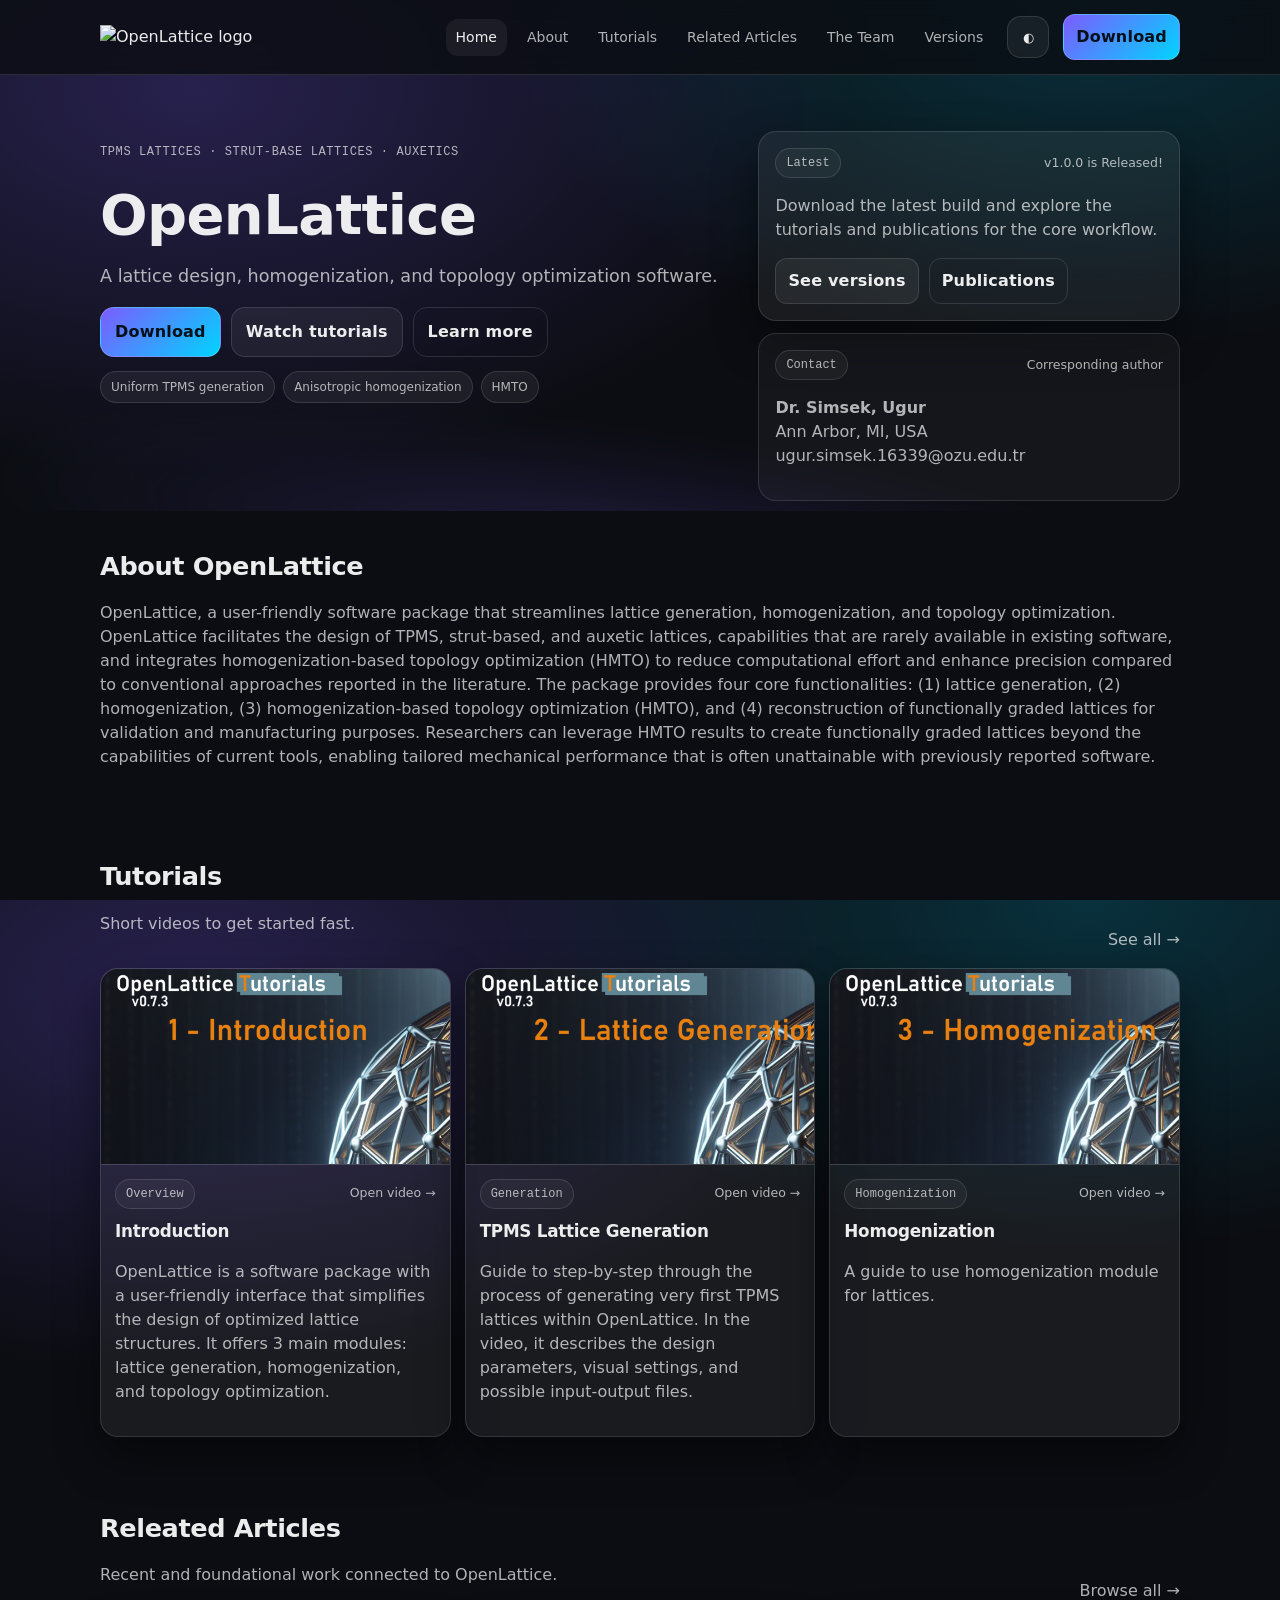
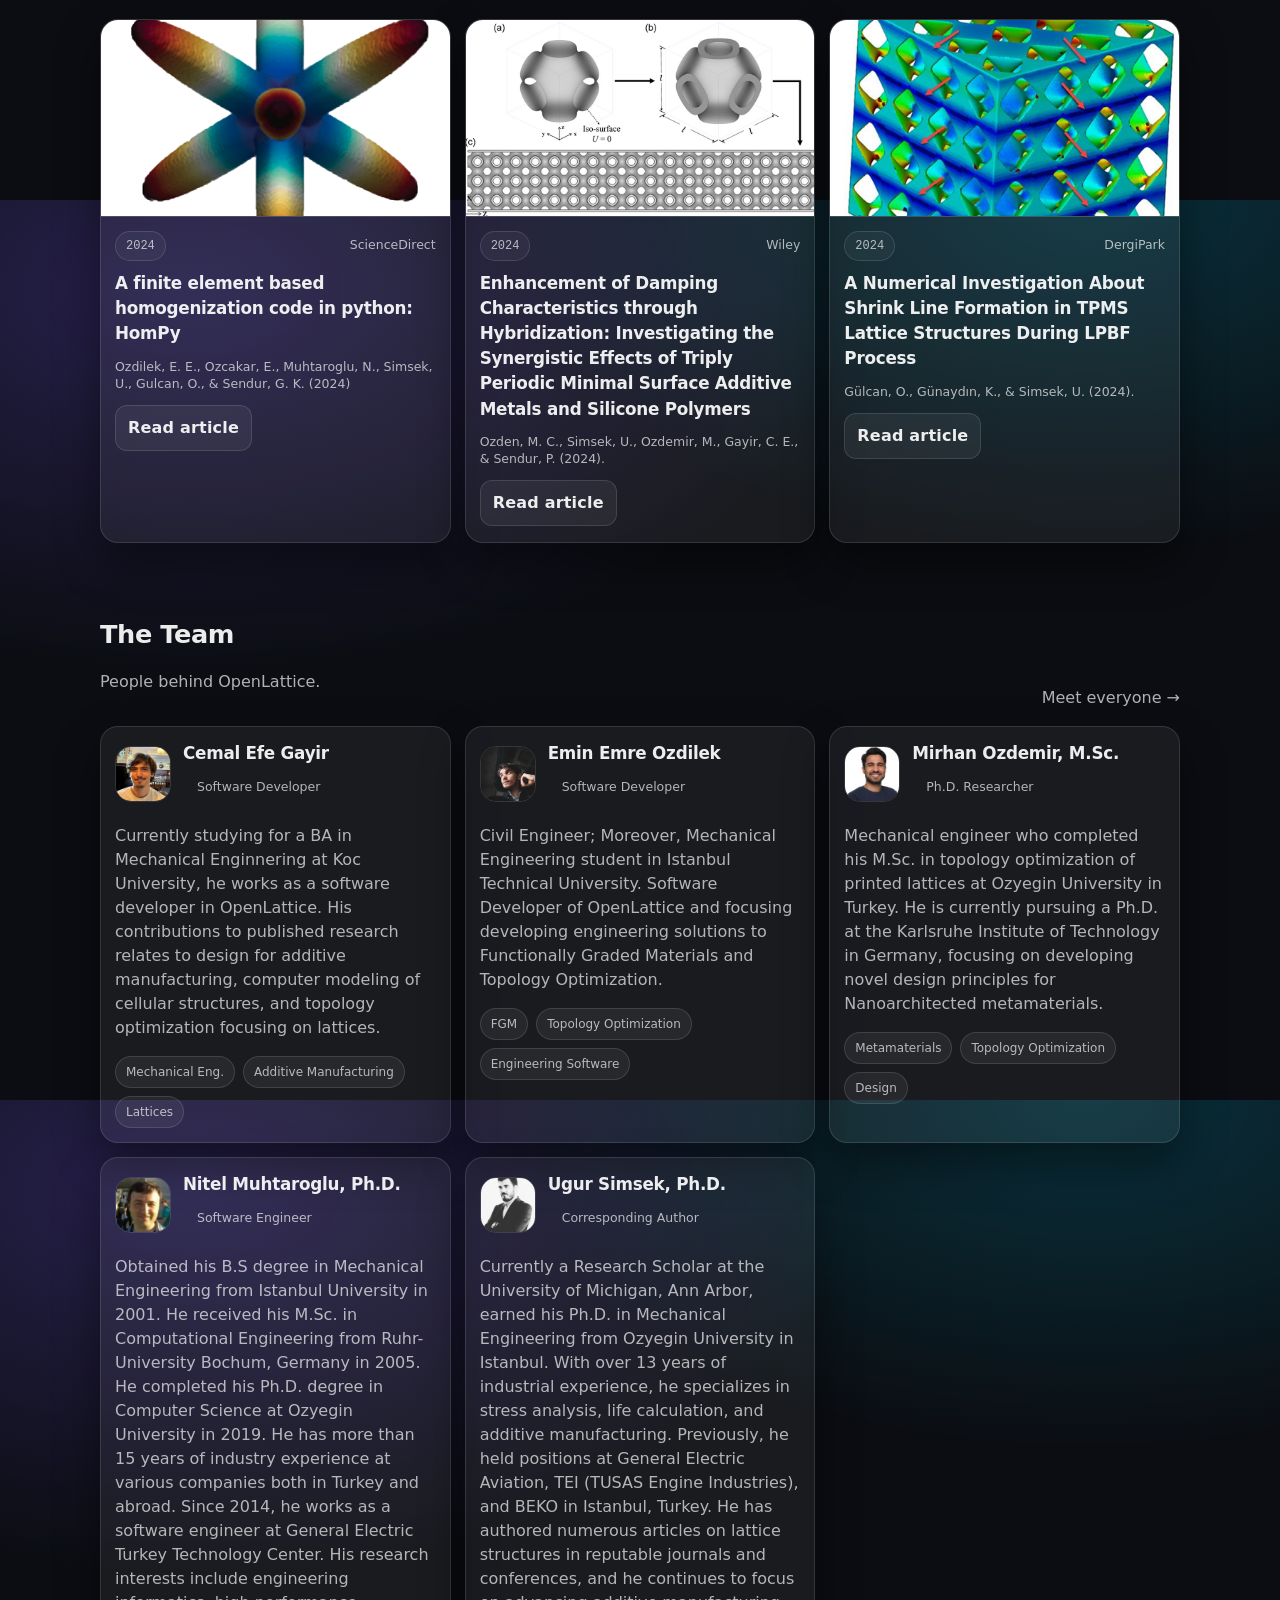
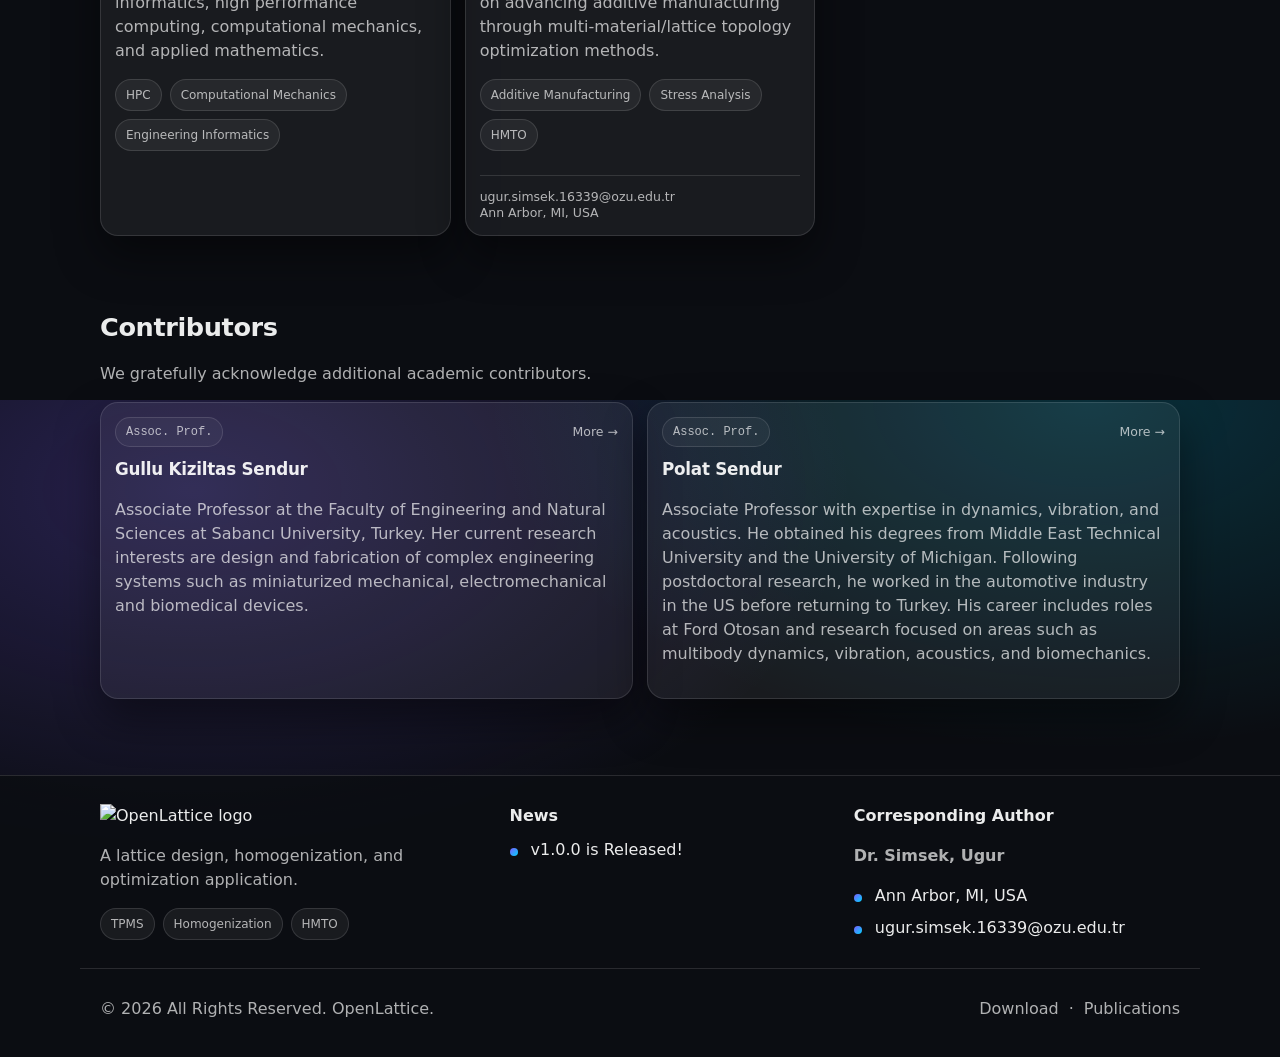
==== index.html @ 4e287b42 "first commit" ====
<!doctype html>
<html lang="en">
<head>
    <meta charset="utf-8"/>
    <meta name="viewport" content="width=device-width,initial-scale=1"/>
    <meta name="color-scheme" content="dark light"/>
    <title>Home · OpenLattice</title>
    <meta name="description" content="OpenLattice – TPMS lattice design, homogenization, and optimization."/>
    <link rel="preconnect" href="https://fonts.gstatic.com" crossorigin>
    <link rel="stylesheet" href="assets/styles.css"/>
    <script defer src="assets/site.js"></script>
</head>
<body>
<a class="skip" href="#content">Skip to content</a>

<header class="site-header" data-active="home">
    <div class="wrap header-inner">
        <a class="brand" href="index.html" aria-label="OpenLattice home">
            <img class="logo" src="images/logo.png" alt="OpenLattice logo" data-fallback="mark">
        </a>

        <nav class="nav" aria-label="Primary navigation">
            <button class="nav-toggle" type="button" aria-expanded="false" aria-controls="nav-links">
                <span class="sr-only">Toggle menu</span>
                <span class="burger" aria-hidden="true"></span>
            </button>

            <div id="nav-links" class="nav-links">
                <a class="nav-link" data-key="home" href="index.html">Home</a>
                <a class="nav-link" data-key="about" href="about.html">About</a>
                <a class="nav-link" data-key="tutorials" href="tutorials.html">Tutorials</a>
                <a class="nav-link" data-key="articles" href="releated_articles.html">Related Articles</a>
                <a class="nav-link" data-key="team" href="the_team.html">The Team</a>
                <a class="nav-link" data-key="versions" href="versions.html">Versions</a>
            </div>

            <button class="mode" type="button" aria-label="Toggle theme">
                <span class="mode-icon" aria-hidden="true">◐</span>
            </button>

            <a class="btn btn-primary btn-small"
               href="https://drive.google.com/drive/folders/1gREuPsOYKE9VTF8F9dK5JFAYSdkSBlb2?usp=sharing"
               target="_blank" rel="noreferrer">
                Download
            </a>
        </nav>
    </div>
</header>

<main id="content">

    <section class="hero">
        <div class="wrap hero-grid">
            <div class="hero-copy">
                <p class="kicker">TPMS lattices · Strut-Base Lattices · Auxetics</p>
                <h1>OpenLattice</h1>
                <p class="lead">A lattice design, homogenization, and topology optimization software.</p>

                <div class="cta">
                    <a class="btn btn-primary"
                       href="https://drive.google.com/drive/folders/1gREuPsOYKE9VTF8F9dK5JFAYSdkSBlb2?usp=sharing"
                       target="_blank" rel="noreferrer">Download</a>
                    <a class="btn btn-secondary" href="tutorials.html">Watch tutorials</a>
                    <a class="btn btn-ghost" href="about.html">Learn more</a>
                </div>

                <div class="pill-row">
                    <span class="pill">Uniform TPMS generation</span>
                    <span class="pill">Anisotropic homogenization</span>
                    <span class="pill">HMTO</span>
                </div>
            </div>

            <div class="hero-panel">
                <div class="panel">
                    <div class="panel-header">
                        <span class="badge">Latest</span>
                        <span class="muted tiny">v1.0.0 is Released!</span>
                    </div>
                    <p class="muted">Download the latest build and explore the tutorials and publications for the core
                        workflow.</p>
                    <div class="panel-actions">
                        <a class="btn btn-secondary btn-small" href="versions.html">See versions</a>
                        <a class="btn btn-ghost btn-small" href="releated_articles.html">Publications</a>
                    </div>
                </div>
                <div class="panel subtle">
                    <div class="panel-header">
                        <span class="badge">Contact</span>
                        <span class="muted tiny">Corresponding author</span>
                    </div>
                    <p class="muted"><strong>Dr. Simsek, Ugur</strong><br>Ann Arbor, MI, USA<br>
                        <a href="mailto:ugur.simsek.16339@ozu.edu.tr">ugur.simsek.16339@ozu.edu.tr</a></p>
                </div>
            </div>
        </div>
        <div class="bg-shape" aria-hidden="true"></div>
    </section>

    <section class="section">
        <div class="wrap">
            <div class="section-head">
                <h2>About OpenLattice</h2>
                <p class="muted">OpenLattice, a user-friendly software package that streamlines lattice generation,
                    homogenization, and topology optimization. OpenLattice facilitates the design of TPMS, strut-based,
                    and auxetic lattices, capabilities that are rarely available in existing software, and integrates
                    homogenization-based topology optimization (HMTO) to reduce computational effort and enhance
                    precision compared to conventional approaches reported in the literature. The package provides four
                    core functionalities: (1) lattice generation, (2) homogenization, (3) homogenization-based topology
                    optimization (HMTO), and (4) reconstruction of functionally graded lattices for validation and
                    manufacturing purposes. Researchers can leverage HMTO results to create functionally graded lattices
                    beyond the capabilities of current tools, enabling tailored mechanical performance that is often
                    unattainable with previously reported software.</p>
            </div>
        </div>
    </section>

    <section class="section">
        <div class="wrap">
            <div class="section-head row-between">
                <div>
                    <h2>Tutorials</h2>
                    <p class="muted">Short videos to get started fast.</p>
                </div>
                <a class="muted" href="tutorials.html">See all →</a>
            </div>
            <div class="grid grid-3">
                <article class="card">
                    <a class="card-media"
                       href="https://drive.google.com/file/d/1IDa3PF3_bgasj7RV96zUw2UwHaKQkHKO/view?usp=drive_link"
                       target="_blank" rel="noreferrer">
                        <img src="images/tutorials/tutorial-1.png" alt="Introduction thumbnail">
                    </a>
                    <div class="card-body">
                        <div class="card-top">
                            <span class="badge">Overview</span>
                            <a class="muted tiny"
                               href="https://drive.google.com/file/d/1IDa3PF3_bgasj7RV96zUw2UwHaKQkHKO/view?usp=drive_link"
                               target="_blank" rel="noreferrer">Open video →</a>
                        </div>
                        <h3 class="card-title">Introduction</h3>
                        <p class="muted">OpenLattice is a software package with a user-friendly interface that
                            simplifies the design of optimized lattice structures. It offers 3 main modules: lattice
                            generation, homogenization, and topology optimization.</p>
                    </div>
                </article>

                <article class="card">
                    <a class="card-media"
                       href="https://drive.google.com/file/d/1Srn9Q59AmMG2nuT-NOQtyXHhm6HNbdxq/view?usp=drive_link"
                       target="_blank" rel="noreferrer">
                        <img src="images/tutorials/tutorial-2.png" alt="TPMS Lattice Generation thumbnail">
                    </a>
                    <div class="card-body">
                        <div class="card-top">
                            <span class="badge">Generation</span>
                            <a class="muted tiny"
                               href="https://drive.google.com/file/d/1Srn9Q59AmMG2nuT-NOQtyXHhm6HNbdxq/view?usp=drive_link"
                               target="_blank" rel="noreferrer">Open video →</a>
                        </div>
                        <h3 class="card-title">TPMS Lattice Generation</h3>
                        <p class="muted">Guide to step-by-step through the process of generating very first TPMS
                            lattices within OpenLattice. In the video, it describes the design parameters, visual
                            settings, and possible input-output files.</p>
                    </div>
                </article>

                <article class="card">
                    <a class="card-media"
                       href="https://drive.google.com/file/d/1-3_PxZrdZ8cCVgVgAwj5nIq9VIFNqQeg/view?usp=drive_link"
                       target="_blank" rel="noreferrer">
                        <img src="images/tutorials/tutorial-3.png" alt="Homogenization thumbnail">
                    </a>
                    <div class="card-body">
                        <div class="card-top">
                            <span class="badge">Homogenization</span>
                            <a class="muted tiny"
                               href="https://drive.google.com/file/d/1-3_PxZrdZ8cCVgVgAwj5nIq9VIFNqQeg/view?usp=drive_link"
                               target="_blank" rel="noreferrer">Open video →</a>
                        </div>
                        <h3 class="card-title">Homogenization</h3>
                        <p class="muted">A guide to use homogenization module for lattices.</p>
                    </div>
                </article>

            </div>
        </div>
    </section>

    <section class="section">
        <div class="wrap">
            <div class="section-head row-between">
                <div>
                    <h2>Releated Articles</h2>
                    <p class="muted">Recent and foundational work connected to OpenLattice.</p>
                </div>
                <a class="muted" href="releated_articles.html">Browse all →</a>
            </div>

            <div class="grid grid-3">

                <article class="card card-article">
                    <a class="card-media"
                       href="https://www.sciencedirect.com/science/article/pii/S0965997824000814?casa_token=uAC5aIOU7xwAAAAA:VZswxsVjhp6vDMMdfpNf7w16MmiKs6f5b2-D-LODDngvNSDVevD6GNSnXk2ChhEEF_fs3W6WPISG"
                       target="_blank" rel="noreferrer">
                        <img src="images/article_pictures/hompy.png"
                             alt="A finite element based homogenization code in python: HomPy cover">
                    </a>
                    <div class="card-body">
                        <div class="card-top">
                            <span class="badge">2024</span>
                            <span class="muted tiny">ScienceDirect</span>
                        </div>
                        <h3 class="card-title">A finite element based homogenization code in python: HomPy</h3>
                        <p class="muted tiny">Ozdilek, E. E., Ozcakar, E., Muhtaroglu, N., Simsek, U., Gulcan, O., &amp;
                            Sendur, G. K. (2024)</p>
                        <div class="card-actions">
                            <a class="btn btn-secondary btn-small"
                               href="https://www.sciencedirect.com/science/article/pii/S0965997824000814?casa_token=uAC5aIOU7xwAAAAA:VZswxsVjhp6vDMMdfpNf7w16MmiKs6f5b2-D-LODDngvNSDVevD6GNSnXk2ChhEEF_fs3W6WPISG"
                               target="_blank" rel="noreferrer">Read article</a>
                        </div>
                    </div>
                </article>

                <article class="card card-article">
                    <a class="card-media" href="https://onlinelibrary.wiley.com/doi/full/10.1002/adem.202302181"
                       target="_blank" rel="noreferrer">
                        <img src="images/article_pictures/enhancement.png"
                             alt="Enhancement of Damping Characteristics through Hybridization: Investigating the Synergistic Effects of Triply Periodic Minimal Surface Additive Metals and Silicone Polymers cover">
                    </a>
                    <div class="card-body">
                        <div class="card-top">
                            <span class="badge">2024</span>
                            <span class="muted tiny">Wiley</span>
                        </div>
                        <h3 class="card-title">Enhancement of Damping Characteristics through Hybridization:
                            Investigating the Synergistic Effects of Triply Periodic Minimal Surface Additive Metals and
                            Silicone Polymers</h3>
                        <p class="muted tiny">Ozden, M. C., Simsek, U., Ozdemir, M., Gayir, C. E., &amp; Sendur, P.
                            (2024).</p>
                        <div class="card-actions">
                            <a class="btn btn-secondary btn-small"
                               href="https://onlinelibrary.wiley.com/doi/full/10.1002/adem.202302181" target="_blank"
                               rel="noreferrer">Read article</a>
                        </div>
                    </div>
                </article>

                <article class="card card-article">
                    <a class="card-media" href="https://dergipark.org.tr/en/pub/matim/issue/84853/1370140"
                       target="_blank" rel="noreferrer">
                        <img src="images/article_pictures/a_numerical_investigation.png"
                             alt="A Numerical Investigation About Shrink Line Formation in TPMS Lattice Structures During LPBF Process cover">
                    </a>
                    <div class="card-body">
                        <div class="card-top">
                            <span class="badge">2024</span>
                            <span class="muted tiny">DergiPark</span>
                        </div>
                        <h3 class="card-title">A Numerical Investigation About Shrink Line Formation in TPMS Lattice
                            Structures During LPBF Process</h3>
                        <p class="muted tiny">Gülcan, O., Günaydın, K., &amp; Simsek, U. (2024).</p>
                        <div class="card-actions">
                            <a class="btn btn-secondary btn-small"
                               href="https://dergipark.org.tr/en/pub/matim/issue/84853/1370140" target="_blank"
                               rel="noreferrer">Read article</a>
                        </div>
                    </div>
                </article>

            </div>
        </div>
    </section>

    <section class="section">
        <div class="wrap">
            <div class="section-head row-between">
                <div>
                    <h2>The Team</h2>
                    <p class="muted">People behind OpenLattice.</p>
                </div>
                <a class="muted" href="the_team.html">Meet everyone →</a>
            </div>

            <div class="grid grid-3">
                <article class="card person">
                    <div class="person-top">
                        <img class="avatar" src="images/profiles/photo_cemal.jpg" alt="Cemal Efe Gayir photo">
                        <div>
                            <h3 class="card-title">Cemal Efe Gayir</h3>
                            <p class="muted tiny">Software Developer</p>
                        </div>
                    </div>
                    <p class="muted">Currently studying for a BA in Mechanical Enginnering at Koc University, he works
                        as a software developer in OpenLattice. His contributions to published research relates to
                        design for additive manufacturing, computer modeling of cellular structures, and topology
                        optimization focusing on lattices.</p>
                    <div class="pill-row"><span class="pill">Mechanical Eng.</span><span class="pill">Additive Manufacturing</span><span
                            class="pill">Lattices</span></div>

                </article>
                <article class="card person">
                    <div class="person-top">
                        <img class="avatar" src="images/profiles/photo_emre.jpg" alt="Emin Emre Ozdilek photo">
                        <div>
                            <h3 class="card-title">Emin Emre Ozdilek</h3>
                            <p class="muted tiny">Software Developer</p>
                        </div>
                    </div>
                    <p class="muted">Civil Engineer; Moreover, Mechanical Engineering student in Istanbul Technical
                        University. Software Developer of OpenLattice and focusing developing engineering solutions to
                        Functionally Graded Materials and Topology Optimization.</p>
                    <div class="pill-row"><span class="pill">FGM</span><span
                            class="pill">Topology Optimization</span><span class="pill">Engineering Software</span>
                    </div>

                </article>
                <article class="card person">
                    <div class="person-top">
                        <img class="avatar" src="images/profiles/photo_mirhan.png" alt="Mirhan Ozdemir, M.Sc. photo">
                        <div>
                            <h3 class="card-title">Mirhan Ozdemir, M.Sc.</h3>
                            <p class="muted tiny">Ph.D. Researcher</p>
                        </div>
                    </div>
                    <p class="muted">Mechanical engineer who completed his M.Sc. in topology optimization of printed
                        lattices at Ozyegin University in Turkey. He is currently pursuing a Ph.D. at the Karlsruhe
                        Institute of Technology in Germany, focusing on developing novel design principles for
                        Nanoarchitected metamaterials.</p>
                    <div class="pill-row"><span class="pill">Metamaterials</span><span class="pill">Topology Optimization</span><span
                            class="pill">Design</span></div>

                </article>
                <article class="card person">
                    <div class="person-top">
                        <img class="avatar" src="images/profiles/photo_nitel.jpg" alt="Nitel Muhtaroglu, Ph.D. photo">
                        <div>
                            <h3 class="card-title">Nitel Muhtaroglu, Ph.D.</h3>
                            <p class="muted tiny">Software Engineer</p>
                        </div>
                    </div>
                    <p class="muted">Obtained his B.S degree in Mechanical Engineering from Istanbul University in 2001.
                        He received his M.Sc. in Computational Engineering from Ruhr-University Bochum, Germany in 2005.
                        He completed his Ph.D. degree in Computer Science at Ozyegin University in 2019. He has more
                        than 15 years of industry experience at various companies both in Turkey and abroad. Since 2014,
                        he works as a software engineer at General Electric Turkey Technology Center. His research
                        interests include engineering informatics, high performance computing, computational mechanics,
                        and applied mathematics.</p>
                    <div class="pill-row"><span class="pill">HPC</span><span class="pill">Computational Mechanics</span><span
                            class="pill">Engineering Informatics</span></div>

                </article>
                <article class="card person">
                    <div class="person-top">
                        <img class="avatar" src="images/profiles/photo_ugur.jpg" alt="Ugur Simsek, Ph.D. photo">
                        <div>
                            <h3 class="card-title">Ugur Simsek, Ph.D.</h3>
                            <p class="muted tiny">Corresponding Author</p>
                        </div>
                    </div>
                    <p class="muted">Currently a Research Scholar at the University of Michigan, Ann Arbor, earned his
                        Ph.D. in Mechanical Engineering from Ozyegin University in Istanbul. With over 13 years of
                        industrial experience, he specializes in stress analysis, life calculation, and additive
                        manufacturing. Previously, he held positions at General Electric Aviation, TEI (TUSAS Engine
                        Industries), and BEKO in Istanbul, Turkey. He has authored numerous articles on lattice
                        structures in reputable journals and conferences, and he continues to focus on advancing
                        additive manufacturing through multi-material/lattice topology optimization methods.</p>
                    <div class="pill-row"><span class="pill">Additive Manufacturing</span><span class="pill">Stress Analysis</span><span
                            class="pill">HMTO</span></div>

                    <div class="divider"></div>
                    <p class="muted tiny">
                        <a href="mailto:ugur.simsek.16339@ozu.edu.tr">ugur.simsek.16339@ozu.edu.tr</a><br>
                        Ann Arbor, MI, USA
                    </p>

                </article>
            </div>
        </div>
    </section>

    <section class="section">
        <div class="wrap">
            <div class="section-head">
                <h2>Contributors</h2>
                <p class="muted">We gratefully acknowledge additional academic contributors.</p>
            </div>
            <div class="grid grid-2">

                <article class="card">
                    <div class="card-body">
                        <div class="card-top">
                            <span class="badge">Assoc. Prof.</span>
                            <a class="muted tiny" href="https://people.sabanciuniv.edu/gkiziltas/" target="_blank"
                               rel="noreferrer">More →</a>
                        </div>
                        <h3 class="card-title">Gullu Kiziltas Sendur</h3>
                        <p class="muted">Associate Professor at the Faculty of Engineering and Natural Sciences at
                            Sabancı University, Turkey. Her current research interests are design and fabrication of
                            complex engineering systems such as miniaturized mechanical, electromechanical and
                            biomedical devices.</p>
                    </div>
                </article>

                <article class="card">
                    <div class="card-body">
                        <div class="card-top">
                            <span class="badge">Assoc. Prof.</span>
                            <a class="muted tiny" href="https://www.ozyegin.edu.tr/tr/akademik-kadro/polatsendur"
                               target="_blank" rel="noreferrer">More →</a>
                        </div>
                        <h3 class="card-title">Polat Sendur</h3>
                        <p class="muted">Associate Professor with expertise in dynamics, vibration, and acoustics. He
                            obtained his degrees from Middle East Technical University and the University of Michigan.
                            Following postdoctoral research, he worked in the automotive industry in the US before
                            returning to Turkey. His career includes roles at Ford Otosan and research focused on areas
                            such as multibody dynamics, vibration, acoustics, and biomechanics.</p>
                    </div>
                </article>

            </div>
        </div>
    </section>

</main>

<footer class="site-footer">
    <div class="wrap footer-grid">
        <div class="footer-block">
            <div class="brand footer-brand">
                <img class="logo" src="images/logo.png" alt="OpenLattice logo" data-fallback="mark">
            </div>
            <p class="muted">A lattice design, homogenization, and optimization application.</p>
            <div class="pill-row">
                <span class="pill">TPMS</span>
                <span class="pill">Homogenization</span>
                <span class="pill">HMTO</span>
            </div>
        </div>

        <div class="footer-block">
            <h3>News</h3>
            <ul class="list">
                <li><span class="dot"></span> v1.0.0 is Released!</li>
            </ul>
        </div>

        <div class="footer-block">
            <h3>Corresponding Author</h3>
            <p class="muted"><strong>Dr. Simsek, Ugur</strong></p>
            <ul class="list">
                <li><span class="dot"></span> Ann Arbor, MI, USA</li>
                <li><span class="dot"></span> <a
                        href="mailto:ugur.simsek.16339@ozu.edu.tr">ugur.simsek.16339@ozu.edu.tr</a></li>
            </ul>
        </div>
    </div>

    <div class="wrap footer-bottom">
        <p class="muted">© 2026 All Rights Reserved. OpenLattice.</p>
        <div class="footer-actions">
            <a class="muted" href="https://drive.google.com/drive/folders/1gREuPsOYKE9VTF8F9dK5JFAYSdkSBlb2?usp=sharing"
               target="_blank" rel="noreferrer">Download</a>
            <span class="muted">·</span>
            <a class="muted" href="releated_articles.html">Publications</a>
        </div>
    </div>
</footer>
</body>
</html>
---- assets/styles.css ----
:root{
  --bg: #0b0d12;
  --panel: rgba(255,255,255,.06);
  --panel-2: rgba(255,255,255,.04);
  --text: rgba(255,255,255,.92);
  --muted: rgba(255,255,255,.68);
  --border: rgba(255,255,255,.12);
  --shadow: 0 20px 45px rgba(0,0,0,.45);
  --accent: #7c5cff;
  --accent-2: #00d4ff;
  --radius: 18px;
  --wrap: 1120px;
  --mono: ui-monospace, SFMono-Regular, Menlo, Monaco, Consolas, "Liberation Mono","Courier New", monospace;
  --sans: ui-sans-serif, system-ui, -apple-system, Segoe UI, Roboto, Helvetica, Arial, "Apple Color Emoji","Segoe UI Emoji";
}
:root[data-theme="light"]{
  --bg: #f7f8fb;
  --panel: rgba(0,0,0,.04);
  --panel-2: rgba(0,0,0,.03);
  --text: rgba(10,14,20,.92);
  --muted: rgba(10,14,20,.65);
  --border: rgba(10,14,20,.14);
  --shadow: 0 18px 40px rgba(0,0,0,.12);
}

*{ box-sizing: border-box; }
html,body{ height: 100%; }
body{
  margin:0;
  font-family: var(--sans);
  background: radial-gradient(1200px 700px at 15% 10%, rgba(124,92,255,.25), transparent 55%),
              radial-gradient(1200px 700px at 85% 0%, rgba(0,212,255,.18), transparent 50%),
              var(--bg);
  color: var(--text);
  line-height: 1.5;
}

a{ color: inherit; text-decoration: none; }
a:hover{ text-decoration: underline; }

.wrap{ max-width: var(--wrap); margin: 0 auto; padding: 0 20px; }

.skip{
  position:absolute; left:-999px; top:10px;
  background: var(--text); color: var(--bg);
  padding: 10px 12px; border-radius: 10px;
}
.skip:focus{ left: 10px; z-index: 999; }

.site-header{
  position: sticky; top: 0; z-index: 50;
  backdrop-filter: blur(10px);
  background: color-mix(in srgb, var(--bg) 80%, transparent);
  border-bottom: 1px solid var(--border);
}
.header-inner{
  display:flex; align-items:center; justify-content: space-between;
  padding: 14px 20px;
}
.brand{ display:flex; align-items:center; gap: 10px; }
.brand-text{ font-weight: 650; letter-spacing: .2px; }
.mark{
  width: 14px; height: 14px; border-radius: 5px;
  background: linear-gradient(135deg, var(--accent), var(--accent-2));
  box-shadow: 0 0 0 6px color-mix(in srgb, var(--accent) 25%, transparent);
}

.nav{ display:flex; align-items:center; gap: 14px; }
.nav-links{ display:flex; align-items:center; gap: 10px; }
.nav-link{
  padding: 8px 10px;
  border-radius: 12px;
  color: var(--muted);
  font-size: 14px;
}
.nav-link:hover{ background: var(--panel); color: var(--text); text-decoration: none; }
.site-header[data-active="home"] .nav-link[data-key="home"],
.site-header[data-active="about"] .nav-link[data-key="about"],
.site-header[data-active="tutorials"] .nav-link[data-key="tutorials"],
.site-header[data-active="articles"] .nav-link[data-key="articles"],
.site-header[data-active="team"] .nav-link[data-key="team"],
.site-header[data-active="versions"] .nav-link[data-key="versions"]{
  background: var(--panel);
  color: var(--text);
}

.nav-toggle{
  display:none;
  width: 42px; height: 42px;
  border-radius: 14px;
  border: 1px solid var(--border);
  background: var(--panel);
  color: var(--text);
}
.burger{
  display:block;
  width: 18px; height: 2px;
  background: currentColor;
  margin: 0 auto;
  position: relative;
}
.burger::before, .burger::after{
  content:"";
  position:absolute; left:0;
  width: 18px; height: 2px;
  background: currentColor;
}
.burger::before{ top: -6px; }
.burger::after{ top: 6px; }

.mode{
  width: 42px; height: 42px;
  border-radius: 14px;
  border: 1px solid var(--border);
  background: var(--panel);
  color: var(--text);
  cursor: pointer;
}
.mode:hover{ filter: brightness(1.05); }

.btn{
  display:inline-flex; align-items:center; justify-content:center;
  gap: 8px;
  padding: 12px 14px;
  border-radius: 14px;
  border: 1px solid transparent;
  font-weight: 650;
  letter-spacing: .2px;
  text-decoration: none !important;
  transition: transform .08s ease, filter .08s ease, background .15s ease;
}
.btn:active{ transform: translateY(1px); }
.btn-small{ padding: 10px 12px; border-radius: 12px; font-weight: 600; }
.btn-primary{
  background: linear-gradient(135deg, var(--accent), var(--accent-2));
  color: #061018;
  border-color: rgba(255,255,255,.18);
}
.btn-secondary{
  background: var(--panel);
  border-color: var(--border);
  color: var(--text);
}
.btn-ghost{
  background: transparent;
  border-color: var(--border);
  color: var(--text);
}
.btn:hover{ filter: brightness(1.04); }

.hero{
  position: relative;
  padding: 56px 0 10px;
  overflow:hidden;
}
.bg-shape{
  position:absolute; inset:auto -30% -55% -30%;
  height: 380px;
  background: radial-gradient(closest-side, rgba(124,92,255,.18), transparent 65%);
  filter: blur(18px);
  transform: rotate(8deg);
}
.hero-grid{
  display:grid;
  grid-template-columns: 1.2fr .8fr;
  gap: 26px;
  align-items: start;
}
.kicker{
  color: var(--muted);
  font-family: var(--mono);
  font-size: 12px;
  letter-spacing: .6px;
  text-transform: uppercase;
}
.hero h1{
  margin: 10px 0 6px;
  font-size: clamp(2.4rem, 5vw, 3.5rem);
  letter-spacing: -0.6px;
}
.lead{
  margin: 0 0 18px;
  font-size: 1.1rem;
  color: var(--muted);
  max-width: 56ch;
}
.cta{ display:flex; flex-wrap: wrap; gap: 10px; margin: 14px 0 14px; }

.hero-panel{ display:grid; gap: 12px; }
.panel{
  padding: 16px 16px;
  border-radius: var(--radius);
  border: 1px solid var(--border);
  background: var(--panel);
  box-shadow: var(--shadow);
}
.panel.subtle{ background: var(--panel-2); box-shadow: none; }
.panel-header{ display:flex; align-items:center; justify-content: space-between; gap: 10px; margin-bottom: 10px; }
.panel-actions{ display:flex; gap: 10px; margin-top: 12px; flex-wrap: wrap; }

.badge{
  display:inline-flex;
  padding: 5px 10px;
  border-radius: 999px;
  border: 1px solid var(--border);
  background: color-mix(in srgb, var(--panel) 70%, transparent);
  font-size: 12px;
  color: var(--muted);
  font-family: var(--mono);
}
.pill-row{ display:flex; flex-wrap: wrap; gap: 8px; margin-top: 12px; }
.pill{
  display:inline-flex;
  padding: 6px 10px;
  border-radius: 999px;
  background: var(--panel);
  border: 1px solid var(--border);
  color: var(--muted);
  font-size: 12px;
}

.section{ padding: 36px 0; }
.section-head{ margin-bottom: 16px; }
.section-head h2{ margin: 0 0 8px; font-size: 1.6rem; letter-spacing: -0.4px; }
.row-between{ display:flex; align-items:flex-end; justify-content: space-between; gap: 14px; }

.muted{ color: var(--muted); }
.tiny{ font-size: 12.5px; line-height: 1.35; }
.sr-only{ position:absolute; width:1px; height:1px; padding:0; margin:-1px; overflow:hidden; clip: rect(0,0,0,0); white-space: nowrap; border:0; }

.grid{ display:grid; gap: 14px; }
.grid-3{ grid-template-columns: repeat(3, minmax(0,1fr)); }
.grid-2{ grid-template-columns: repeat(2, minmax(0,1fr)); }
.narrow{ max-width: 820px; }

.card{
  border-radius: var(--radius);
  border: 1px solid var(--border);
  background: var(--panel);
  box-shadow: var(--shadow);
  overflow:hidden;
  min-height: 100%;
}
.card-media{
  display:block;
  aspect-ratio: 16/9;
  overflow:hidden;
  border-bottom: 1px solid var(--border);
  background: color-mix(in srgb, var(--panel) 80%, transparent);
}
.card-media img{
  width:100%; height:100%;
  object-fit: cover;
  transform: scale(1.02);
}
.card-body{ padding: 14px 14px 16px; }
.card-top{ display:flex; align-items:center; justify-content: space-between; gap: 10px; margin-bottom: 10px; }
.card-title{ margin: 0 0 8px; font-size: 1.05rem; letter-spacing: -0.25px; }
.card-actions{ margin-top: 12px; display:flex; gap: 10px; flex-wrap: wrap; }

.feature{
  padding: 16px;
  border-radius: var(--radius);
  border: 1px solid var(--border);
  background: var(--panel-2);
}
.feature h3{ margin: 0 0 6px; font-size: 1.05rem; }
.feature p{ margin: 0; }

.callout{
  margin-top: 16px;
  padding: 16px;
  border-radius: var(--radius);
  border: 1px dashed color-mix(in srgb, var(--border) 80%, transparent);
  background: color-mix(in srgb, var(--panel) 55%, transparent);
  display:flex; align-items:center; justify-content: space-between; gap: 16px;
}
.callout h3{ margin: 0 0 6px; }
.callout p{ margin: 0; }

.page-hero{
  padding: 44px 0 10px;
}
.page-hero h1{ margin: 0; font-size: clamp(2rem, 4vw, 2.8rem); letter-spacing: -0.6px; }
.page-hero p{ margin: 10px 0 0; max-width: 70ch; }

.person .person-top{
  display:flex; gap: 12px; align-items: center;
  padding: 14px 14px 0;
}
.person .card-title{ margin: 0; }
.avatar{
  width: 56px; height: 56px; border-radius: 16px;
  object-fit: cover;
  border: 1px solid var(--border);
}
.person .muted{ padding: 0 14px; }
.person .pill-row{ padding: 0 14px 14px; margin-top: 10px; }
.divider{ height: 1px; background: var(--border); margin: 10px 14px; }

.site-footer{
  margin-top: 40px;
  border-top: 1px solid var(--border);
  background: color-mix(in srgb, var(--bg) 85%, transparent);
}
.footer-grid{
  padding: 28px 20px;
  display:grid;
  grid-template-columns: 1.2fr 1fr 1fr;
  gap: 18px;
}
.footer-block h3{ margin: 0 0 10px; font-size: 1rem; }
.footer-brand{ margin-bottom: 10px; }
.footer-bottom{
  padding: 12px 20px 20px;
  display:flex; align-items:center; justify-content: space-between; gap: 12px;
  border-top: 1px solid var(--border);
}
.footer-actions{ display:flex; align-items:center; gap: 10px; }
.list{ list-style:none; padding:0; margin:0; display:grid; gap: 8px; }
.dot{
  display:inline-block; width: 8px; height: 8px;
  border-radius: 4px;
  background: linear-gradient(135deg, var(--accent), var(--accent-2));
  margin-right: 8px;
  transform: translateY(1px);
}
.bullets{ margin: 10px 0 0; color: var(--muted); }
.bullets li{ margin: 6px 0; }

.toolbar{
  display:flex; align-items:center; justify-content: space-between; gap: 12px;
  margin-bottom: 14px;
  flex-wrap: wrap;
}
.search input{
  width: min(520px, 80vw);
  padding: 12px 12px;
  border-radius: 14px;
  border: 1px solid var(--border);
  background: var(--panel);
  color: var(--text);
  outline: none;
}
.search input:focus{ border-color: color-mix(in srgb, var(--accent) 55%, var(--border)); box-shadow: 0 0 0 6px color-mix(in srgb, var(--accent) 18%, transparent); }
.filters{ display:flex; gap: 8px; flex-wrap: wrap; }
.chip{
  padding: 8px 10px;
  border-radius: 999px;
  border: 1px solid var(--border);
  background: var(--panel-2);
  color: var(--muted);
  cursor: pointer;
}
.chip.is-active{ background: var(--panel); color: var(--text); }

@media (max-width: 980px){
  .hero-grid{ grid-template-columns: 1fr; }
  .grid-3{ grid-template-columns: 1fr; }
  .grid-2{ grid-template-columns: 1fr; }
  .footer-grid{ grid-template-columns: 1fr; }
  .footer-bottom{ flex-direction: column; align-items: flex-start; }
  .nav-toggle{ display:inline-flex; align-items:center; justify-content:center; }
  .nav-links{
    display:none;
    position:absolute;
    right: 20px;
    top: 66px;
    padding: 12px;
    border-radius: 16px;
    border: 1px solid var(--border);
    background: color-mix(in srgb, var(--bg) 90%, transparent);
    backdrop-filter: blur(10px);
    box-shadow: var(--shadow);
    flex-direction: column;
    gap: 6px;
    min-width: 220px;
  }
  .nav-links.is-open{ display:flex; }
  .nav{ position: relative; }
}
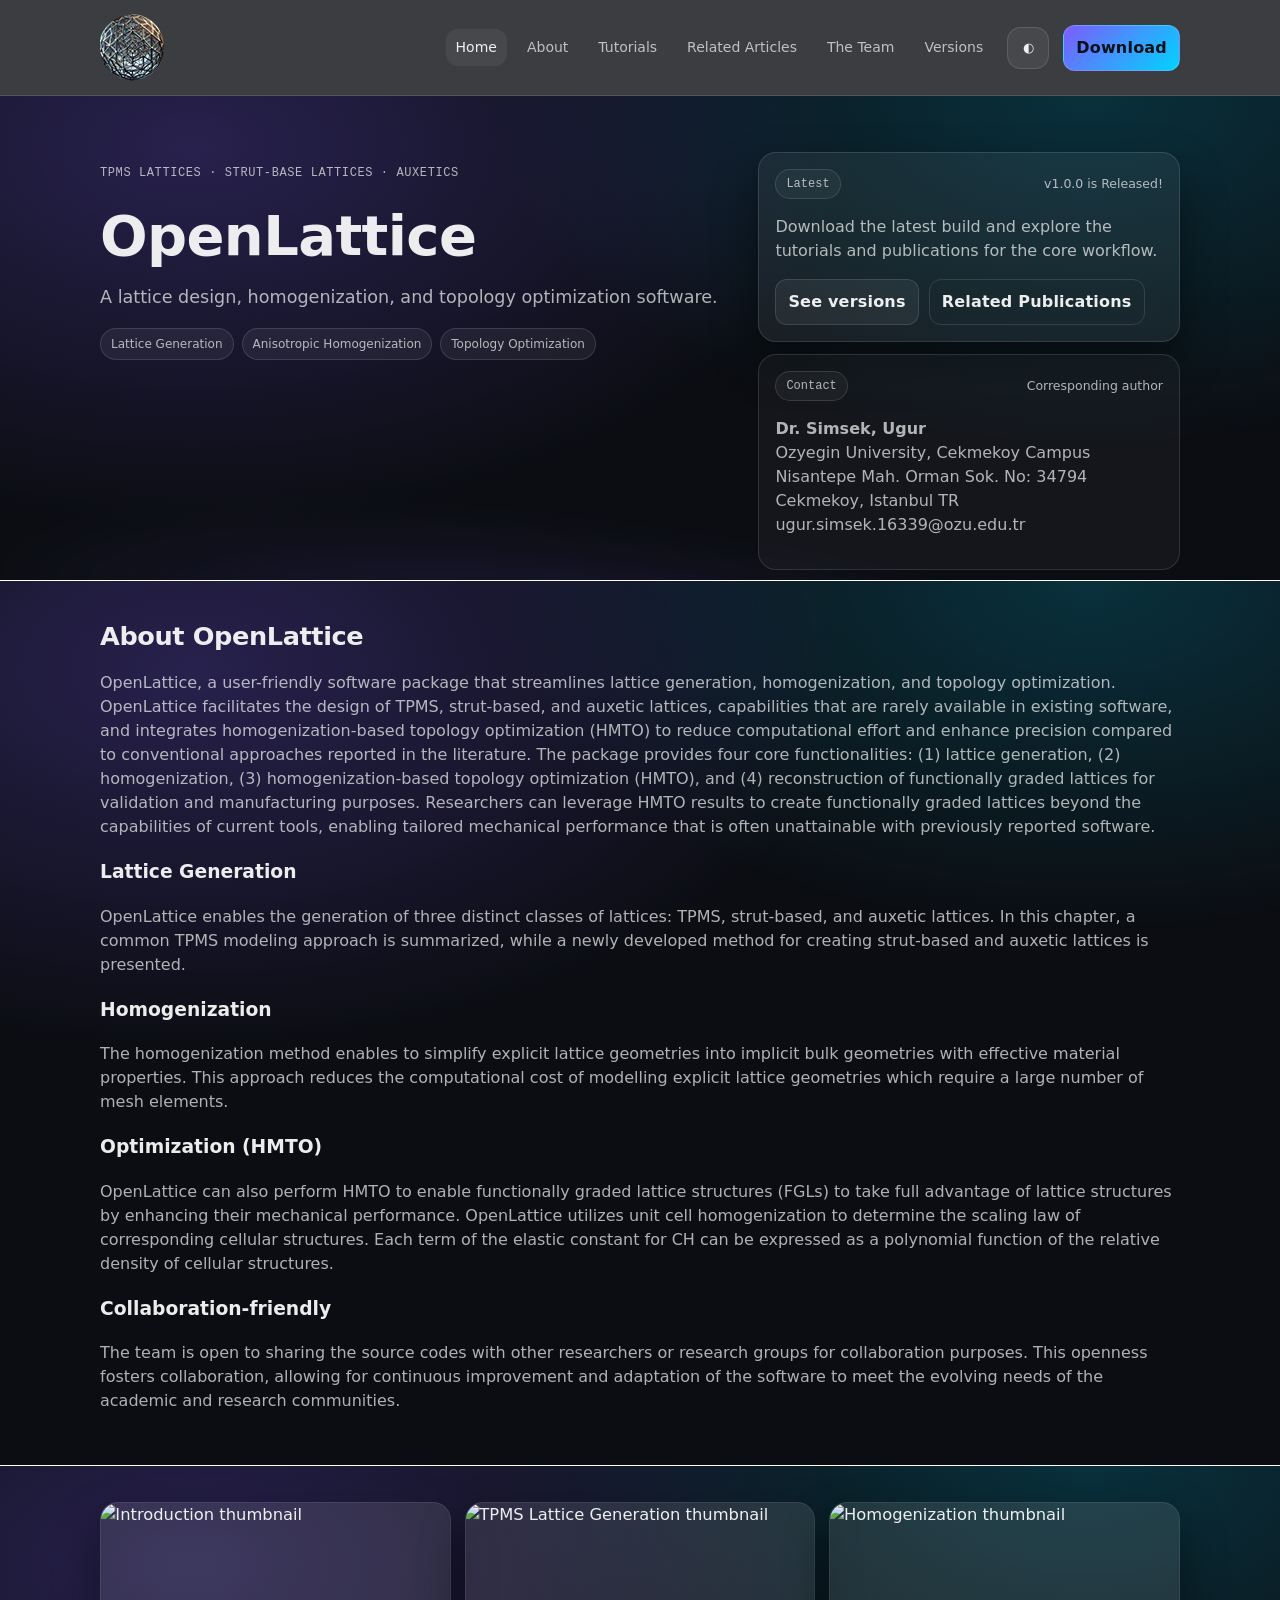
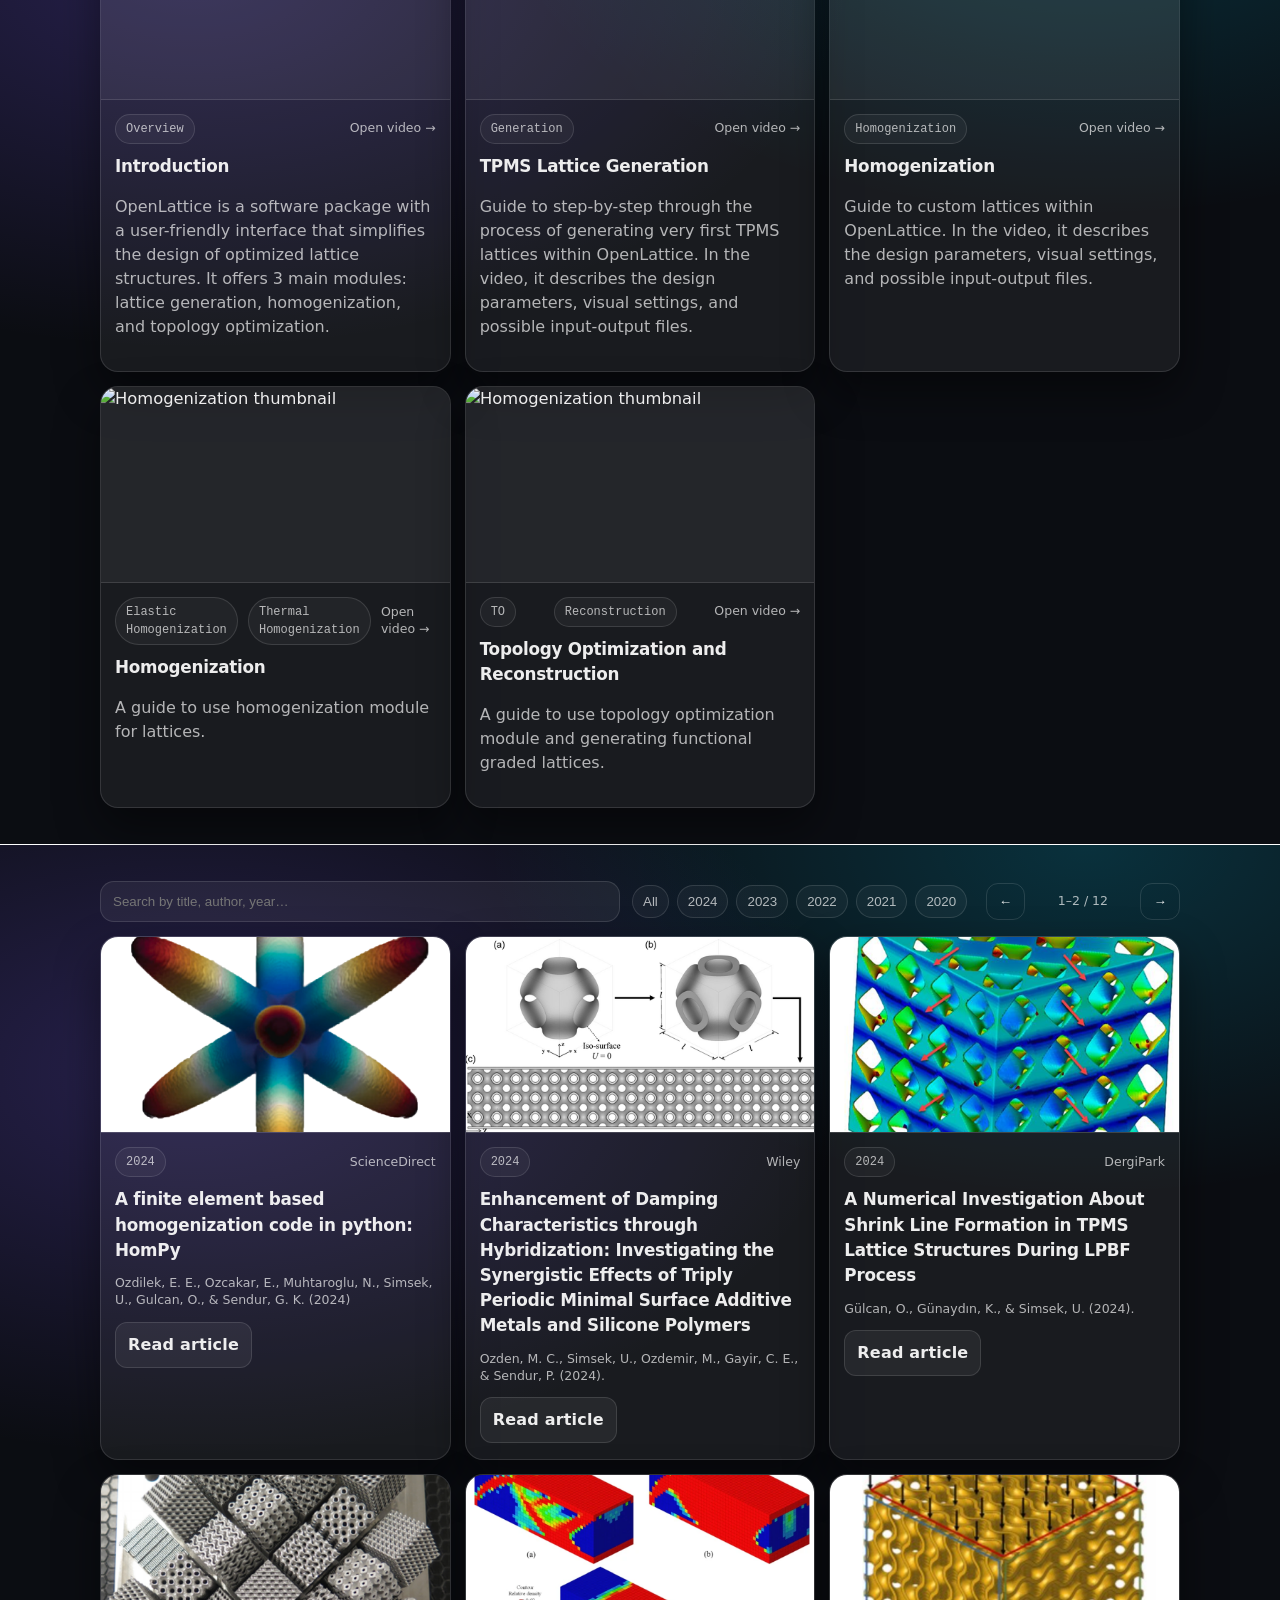
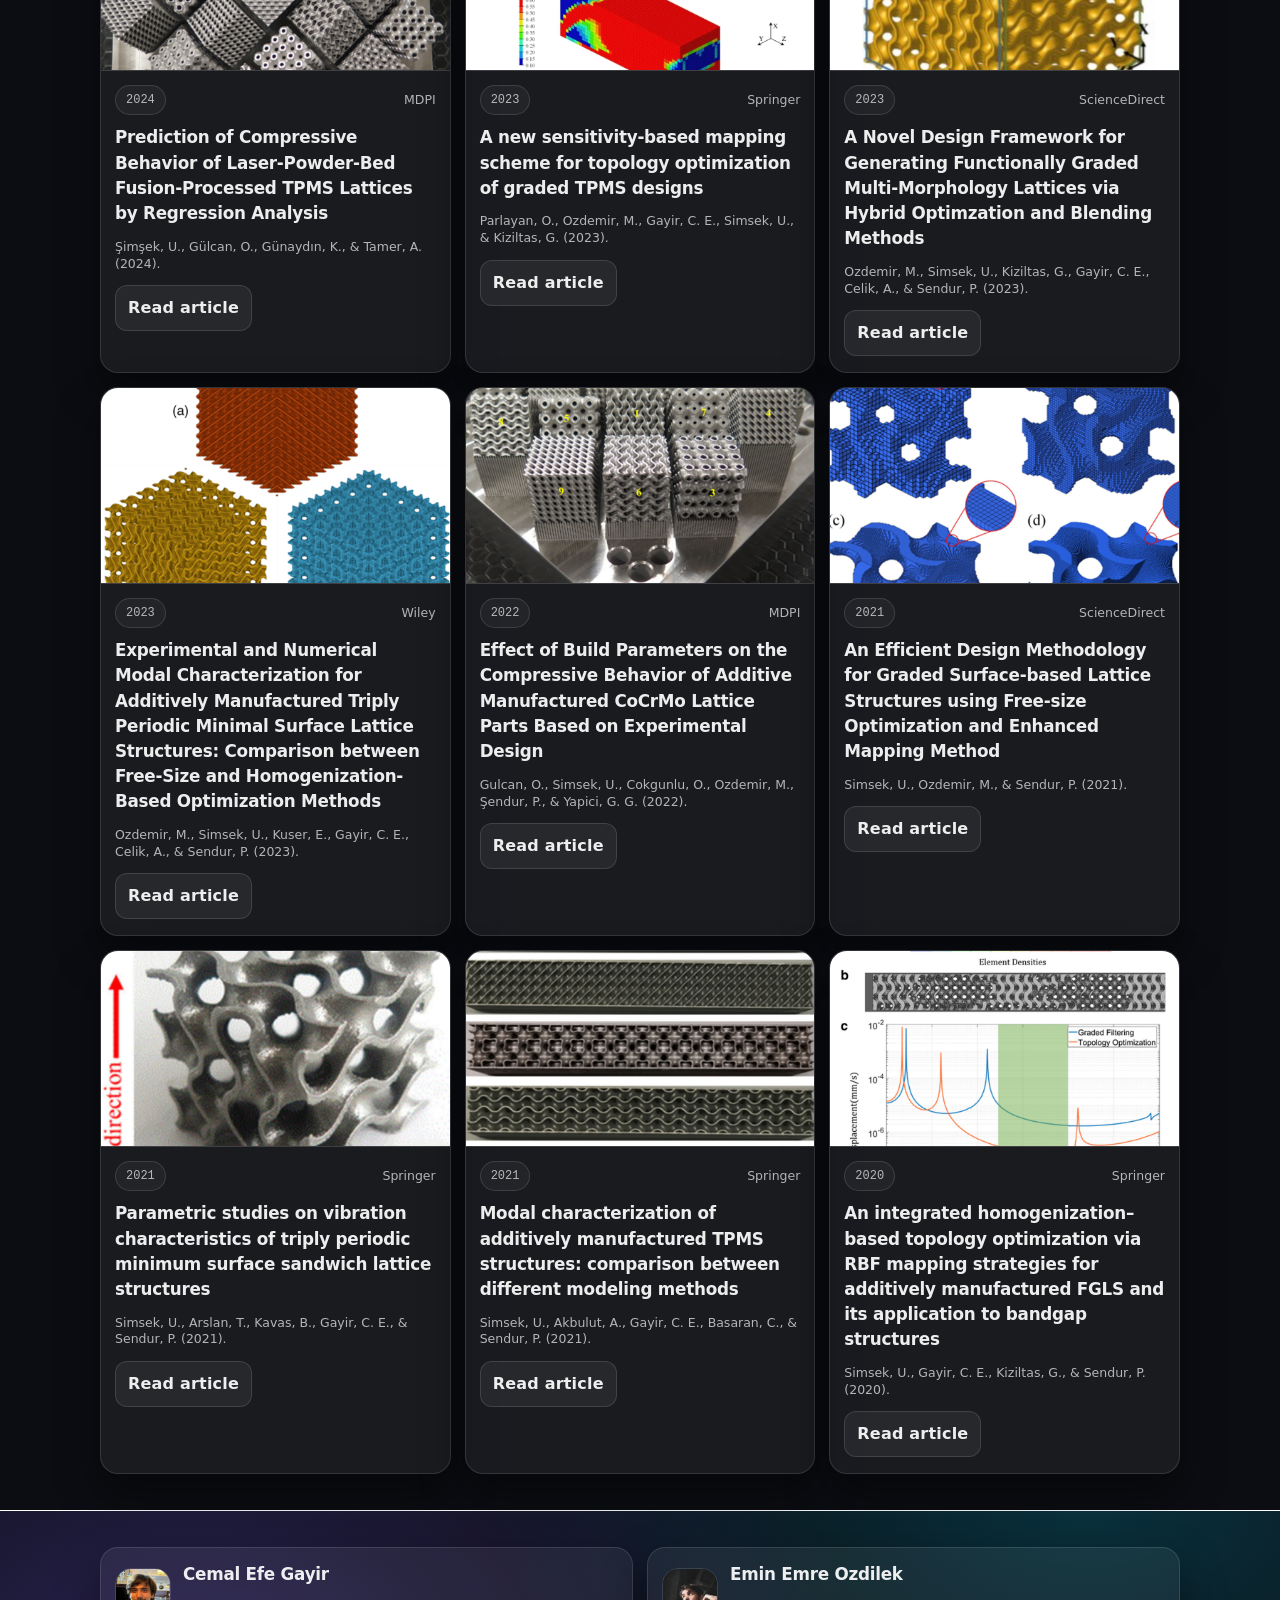
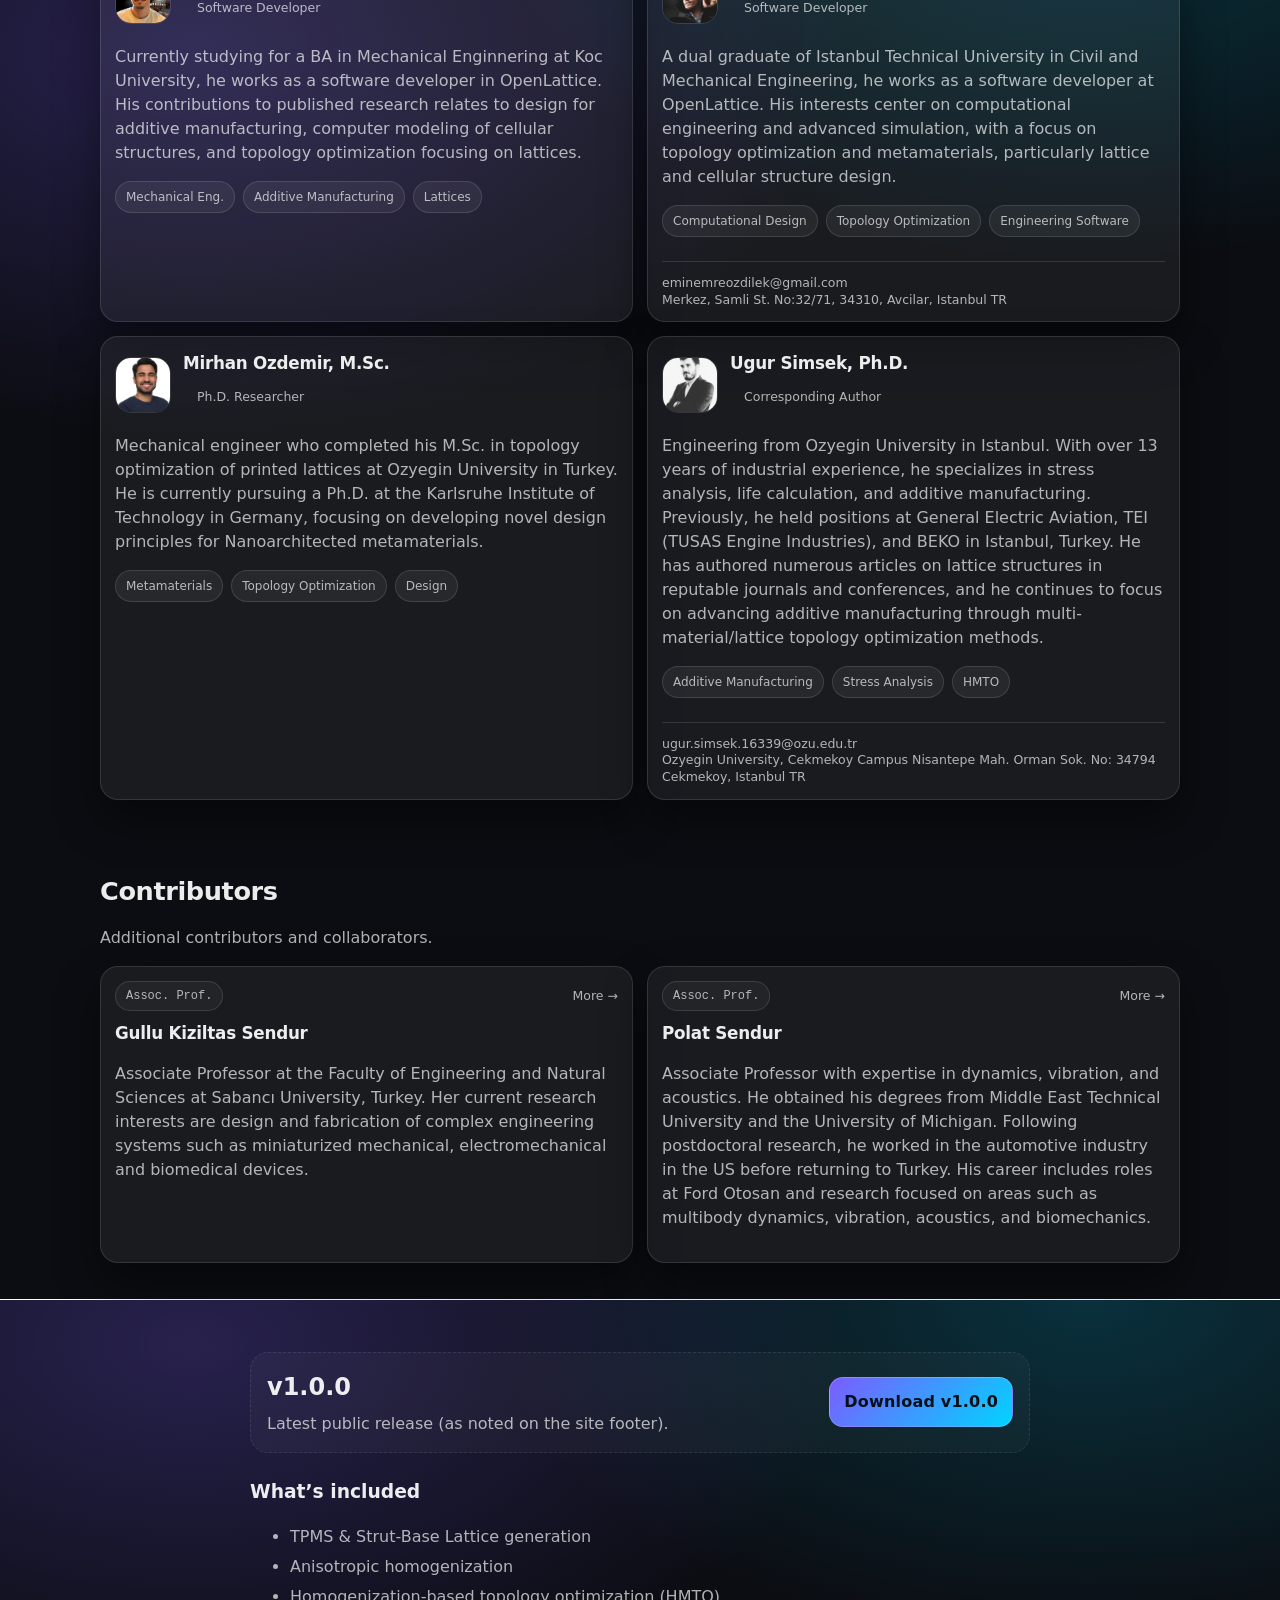
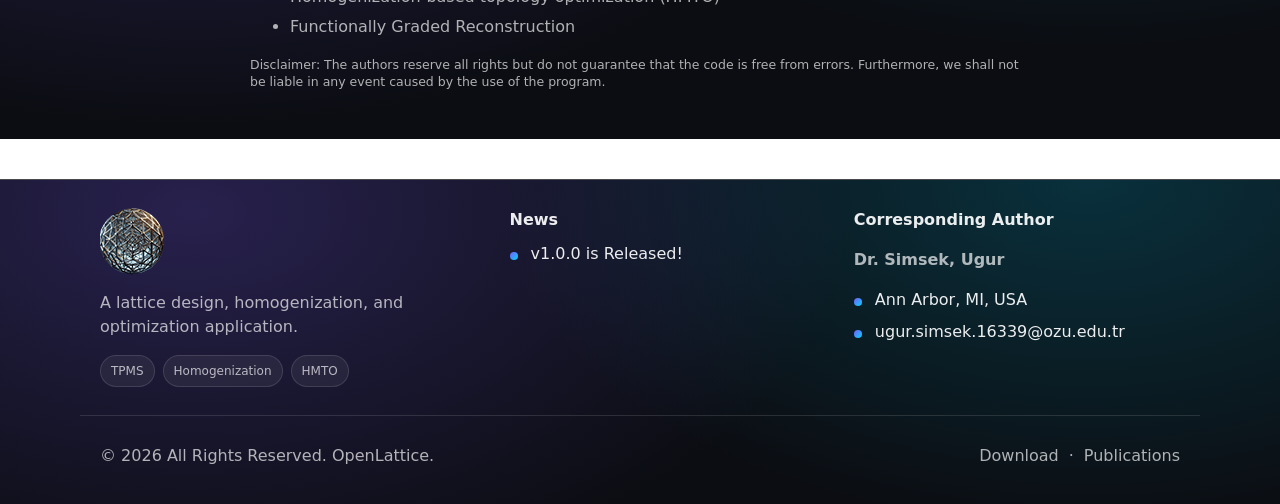
==== commit cbc0de56: "initilize" ====
--- a/index.html
+++ b/index.html
@@ -2,45 +2,206 @@
 <html lang="en">
 <head>
     <meta charset="utf-8"/>
-    <meta name="viewport" content="width=device-width,initial-scale=1"/>
-    <meta name="color-scheme" content="dark light"/>
-    <title>Home · OpenLattice</title>
-    <meta name="description" content="OpenLattice – TPMS lattice design, homogenization, and optimization."/>
-    <link rel="preconnect" href="https://fonts.gstatic.com" crossorigin>
-    <link rel="stylesheet" href="assets/styles.css"/>
-    <script defer src="assets/site.js"></script>
+    <meta content="width=device-width,initial-scale=1" name="viewport"/>
+    <meta content="dark light" name="color-scheme"/>
+    <title>OpenLattice</title>
+    <meta content="OpenLattice – TPMS lattice design, homogenization, and optimization." name="description"/>
+    <link crossorigin="" href="https://fonts.gstatic.com" rel="preconnect"/>
+    <link href="assets/styles.css" rel="stylesheet"/>
+    <script defer="" src="assets/site.js"></script>
+
+    <style>
+        /* One-page sections (SPA-style) */
+        html {
+            scroll-behavior: smooth;
+        }
+
+        @media (prefers-reduced-motion: reduce) {
+            html {
+                scroll-behavior: auto;
+            }
+        }
+
+        .spa-section {
+            scroll-margin-top: 96px;
+            border-top: 1px solid rgba(255, 255, 255, .06);
+        }
+
+        .spa-toggle {
+            width: 100%;
+            text-align: left;
+            background: transparent;
+            border: 0;
+            padding: 0;
+            cursor: pointer;
+        }
+
+        .spa-toggle:focus-visible {
+            outline: 2px solid rgba(255, 255, 255, .35);
+            outline-offset: 6px;
+            border-radius: 14px;
+        }
+
+        .spa-toggle-inner {
+            display: flex;
+            align-items: center;
+            justify-content: space-between;
+            gap: 1rem;
+            padding: 1.2rem 0;
+        }
+
+        .spa-toggle h2 {
+            margin: 0;
+        }
+
+        .spa-toggle .muted {
+            margin: .25rem 0 0 0;
+        }
+
+        .spa-arrow {
+            display: inline-flex;
+            width: 42px;
+            height: 42px;
+            align-items: center;
+            justify-content: center;
+            border-radius: 999px;
+            border: 1px solid rgba(255, 255, 255, .10);
+            transition: transform .25s ease, background-color .25s ease;
+        }
+
+        .spa-section.is-open .spa-arrow {
+            transform: rotate(180deg);
+            background: rgba(255, 255, 255, .06);
+        }
+
+        .spa-content {
+            max-height: 0;
+            overflow: hidden;
+            opacity: 0;
+            transform: translateY(-8px);
+            transition: max-height .55s ease, opacity .35s ease, transform .35s ease;
+        }
+
+        .spa-section.is-open .spa-content {
+            max-height: 8000px;
+            opacity: 1;
+            transform: translateY(0);
+        }
+
+        @media (prefers-reduced-motion: reduce) {
+            .spa-content, .spa-arrow {
+                transition: none;
+            }
+        }
+
+        /* Tame inner page-hero blocks when embedded */
+        .spa-content .page-hero {
+            padding-top: 1.8rem;
+            padding-bottom: 1.4rem;
+        }
+
+        /* ==========================================================
+           ALWAYS EXPANDED SECTIONS (NO MORE OPEN/CLOSE ACCORDIONS)
+           ========================================================== */
+        .spa-toggle {
+            display: none !important;
+        }
+
+        .spa-content {
+            max-height: none !important;
+            overflow: visible !important;
+            opacity: 1 !important;
+            transform: none !important;
+            transition: none !important;
+        }
+
+        /* ==========================================================
+           ARTICLES PAGER (2-item carousel in default mode)
+           ========================================================== */
+        #articlePager {
+            display: flex;
+            align-items: center;
+            gap: .6rem;
+            margin-left: auto;
+        }
+
+        #articlePagerInfo {
+            min-width: 96px;
+            text-align: center;
+        }
+
+        /* ==========================================================
+           SECTION-RESET GRADIENT BACKGROUND
+           - Takes the gradient/background you set on <html>/<body>
+           - Restarts it per top-level section (hero + each spa-section + footer)
+           - Prevents "restarting" inside a long section
+           ========================================================== */
+        .hero, .spa-section, .site-footer {
+            position: relative;
+            isolation: isolate;
+        }
+
+        .hero::before,
+        .spa-section::before,
+        .site-footer::before {
+            content: "";
+            position: absolute;
+            inset: 0;
+            z-index: -1;
+            pointer-events: none;
+
+            background-color: var(--ol-section-bg-color, transparent);
+            background-image: var(--ol-section-bg-image, none);
+
+            /* keep your gradient consistent inside the section */
+            background-repeat: var(--ol-section-bg-repeat, no-repeat);
+            background-size: var(--ol-section-bg-size, 100% 100%);
+            background-position: var(--ol-section-bg-position, top center);
+            background-attachment: scroll;
+
+            /* if you animate the gradient on body/html, git preserves it */
+            animation-name: var(--ol-section-bg-anim-name, none);
+            animation-duration: var(--ol-section-bg-anim-duration, 0s);
+            animation-timing-function: var(--ol-section-bg-anim-timing, linear);
+            animation-iteration-count: var(--ol-section-bg-anim-iter, 1);
+            animation-direction: var(--ol-section-bg-anim-dir, normal);
+            animation-fill-mode: var(--ol-section-bg-anim-fill, both);
+        }
+
+    </style>
 </head>
+
 <body>
 <a class="skip" href="#content">Skip to content</a>
 
 <header class="site-header" data-active="home">
     <div class="wrap header-inner">
-        <a class="brand" href="index.html" aria-label="OpenLattice home">
-            <img class="logo" src="images/logo.png" alt="OpenLattice logo" data-fallback="mark">
+        <a aria-label="OpenLattice home" class="brand" href="#home">
+            <img alt="OpenLattice logo" class="logo" data-fallback="mark" src="images/logo.png"/>
         </a>
 
-        <nav class="nav" aria-label="Primary navigation">
-            <button class="nav-toggle" type="button" aria-expanded="false" aria-controls="nav-links">
+        <nav aria-label="Primary navigation" class="nav">
+            <button aria-controls="nav-links" aria-expanded="false" class="nav-toggle" type="button">
                 <span class="sr-only">Toggle menu</span>
-                <span class="burger" aria-hidden="true"></span>
+                <span aria-hidden="true" class="burger"></span>
             </button>
 
-            <div id="nav-links" class="nav-links">
-                <a class="nav-link" data-key="home" href="index.html">Home</a>
-                <a class="nav-link" data-key="about" href="about.html">About</a>
-                <a class="nav-link" data-key="tutorials" href="tutorials.html">Tutorials</a>
-                <a class="nav-link" data-key="articles" href="releated_articles.html">Related Articles</a>
-                <a class="nav-link" data-key="team" href="the_team.html">The Team</a>
-                <a class="nav-link" data-key="versions" href="versions.html">Versions</a>
+            <div class="nav-links" id="nav-links">
+                <a class="nav-link" data-key="home" href="#home">Home</a>
+                <a class="nav-link" data-key="about" href="#about">About</a>
+                <a class="nav-link" data-key="tutorials" href="#tutorials">Tutorials</a>
+                <a class="nav-link" data-key="articles" href="#articles">Related Articles</a>
+                <a class="nav-link" data-key="team" href="#team">The Team</a>
+                <a class="nav-link" data-key="versions" href="#versions">Versions</a>
             </div>
 
-            <button class="mode" type="button" aria-label="Toggle theme">
-                <span class="mode-icon" aria-hidden="true">◐</span>
+            <button aria-label="Toggle theme" class="mode" type="button">
+                <span aria-hidden="true" class="mode-icon">◐</span>
             </button>
 
             <a class="btn btn-primary btn-small"
                href="https://drive.google.com/drive/folders/1gREuPsOYKE9VTF8F9dK5JFAYSdkSBlb2?usp=sharing"
-               target="_blank" rel="noreferrer">
+               rel="noreferrer" target="_blank">
                 Download
             </a>
         </nav>
@@ -48,26 +209,16 @@
 </header>
 
 <main id="content">
-
-    <section class="hero">
+    <section class="hero" data-spa-home="true" id="home">
         <div class="wrap hero-grid">
             <div class="hero-copy">
                 <p class="kicker">TPMS lattices · Strut-Base Lattices · Auxetics</p>
                 <h1>OpenLattice</h1>
                 <p class="lead">A lattice design, homogenization, and topology optimization software.</p>
-
-                <div class="cta">
-                    <a class="btn btn-primary"
-                       href="https://drive.google.com/drive/folders/1gREuPsOYKE9VTF8F9dK5JFAYSdkSBlb2?usp=sharing"
-                       target="_blank" rel="noreferrer">Download</a>
-                    <a class="btn btn-secondary" href="tutorials.html">Watch tutorials</a>
-                    <a class="btn btn-ghost" href="about.html">Learn more</a>
-                </div>
-
                 <div class="pill-row">
-                    <span class="pill">Uniform TPMS generation</span>
-                    <span class="pill">Anisotropic homogenization</span>
-                    <span class="pill">HMTO</span>
+                    <span class="pill">Lattice Generation</span>
+                    <span class="pill">Anisotropic Homogenization</span>
+                    <span class="pill">Topology Optimization</span>
                 </div>
             </div>
 
@@ -80,355 +231,854 @@
                     <p class="muted">Download the latest build and explore the tutorials and publications for the core
                         workflow.</p>
                     <div class="panel-actions">
-                        <a class="btn btn-secondary btn-small" href="versions.html">See versions</a>
-                        <a class="btn btn-ghost btn-small" href="releated_articles.html">Publications</a>
+                        <a class="btn btn-secondary btn-small" href="#versions">See versions</a>
+                        <a class="btn btn-ghost btn-small" href="#articles">Related Publications</a>
                     </div>
                 </div>
+
                 <div class="panel subtle">
                     <div class="panel-header">
                         <span class="badge">Contact</span>
                         <span class="muted tiny">Corresponding author</span>
                     </div>
-                    <p class="muted"><strong>Dr. Simsek, Ugur</strong><br>Ann Arbor, MI, USA<br>
-                        <a href="mailto:ugur.simsek.16339@ozu.edu.tr">ugur.simsek.16339@ozu.edu.tr</a></p>
+                    <p class="muted"><strong>Dr. Simsek, Ugur</strong><br/>Ozyegin University, Cekmekoy Campus Nisantepe
+                        Mah. Orman Sok. No: 34794 Cekmekoy, Istanbul TR<br/>
+                        <a href="mailto:ugur.simsek.16339@ozu.edu.tr">ugur.simsek.16339@ozu.edu.tr</a>
+                    </p>
                 </div>
             </div>
         </div>
-        <div class="bg-shape" aria-hidden="true"></div>
+        <div aria-hidden="true" class="bg-shape"></div>
     </section>
 
-    <section class="section">
+    <!-- ABOUT (always open) -->
+    <section class="spa-section" id="about">
         <div class="wrap">
-            <div class="section-head">
-                <h2>About OpenLattice</h2>
-                <p class="muted">OpenLattice, a user-friendly software package that streamlines lattice generation,
-                    homogenization, and topology optimization. OpenLattice facilitates the design of TPMS, strut-based,
-                    and auxetic lattices, capabilities that are rarely available in existing software, and integrates
-                    homogenization-based topology optimization (HMTO) to reduce computational effort and enhance
-                    precision compared to conventional approaches reported in the literature. The package provides four
-                    core functionalities: (1) lattice generation, (2) homogenization, (3) homogenization-based topology
-                    optimization (HMTO), and (4) reconstruction of functionally graded lattices for validation and
-                    manufacturing purposes. Researchers can leverage HMTO results to create functionally graded lattices
-                    beyond the capabilities of current tools, enabling tailored mechanical performance that is often
-                    unattainable with previously reported software.</p>
-            </div>
+            <button aria-controls="panel-about" aria-expanded="true" class="spa-toggle" data-spa-toggle="about"
+                    type="button">
+                <div class="spa-toggle-inner">
+                    <div><h2>About</h2>
+                        <p class="muted">About OpenLattice: TPMS generation, homogenization, and HMTO.</p></div>
+                    <span aria-hidden="true" class="spa-arrow">⌄</span>
+                </div>
+            </button>
+        </div>
+
+        <div aria-label="About" class="spa-content" id="panel-about" role="region">
+            <section class="section">
+                <div class="wrap">
+                    <div class="section-head">
+                        <h2>About OpenLattice</h2>
+                        <p class="muted">
+                            OpenLattice, a user-friendly software package that streamlines lattice generation,
+                            homogenization, and topology optimization. OpenLattice facilitates the design of TPMS,
+                            strut-based, and auxetic lattices, capabilities that are rarely available in existing
+                            software, and integrates homogenization-based topology optimization (HMTO) to reduce
+                            computational effort and enhance precision compared to conventional approaches reported
+                            in the literature. The package provides four core functionalities: (1) lattice generation,
+                            (2) homogenization, (3) homogenization-based topology optimization (HMTO), and (4)
+                            reconstruction of functionally graded lattices for validation and manufacturing purposes.
+                            Researchers can leverage HMTO results to create functionally graded lattices beyond the
+                            capabilities of current tools, enabling tailored mechanical performance that is often
+                            unattainable with previously reported software.
+                        </p>
+                        <h3>Lattice Generation</h3>
+                        <p class="muted">
+                            OpenLattice enables the generation of three distinct classes of lattices: TPMS,
+                            strut-based, and auxetic lattices. In this chapter, a common TPMS modeling approach is
+                            summarized, while a newly developed method for creating strut-based and auxetic lattices
+                            is presented.
+                        </p>
+                        <h3>Homogenization</h3>
+                        <p class="muted">
+                            The homogenization method enables to simplify explicit lattice geometries into implicit
+                            bulk
+                            geometries with effective material properties. This approach reduces the computational
+                            cost
+                            of modelling explicit lattice geometries which require a large number of mesh elements.
+                        </p>
+                        <h3>Optimization (HMTO)</h3>
+                        <p class="muted">
+                            OpenLattice can also perform HMTO to enable functionally graded lattice structures
+                            (FGLs)
+                            to take full advantage of lattice structures by enhancing their mechanical performance.
+                            OpenLattice utilizes unit cell homogenization to determine the scaling law of
+                            corresponding
+                            cellular structures. Each term of the elastic constant for CH can be expressed as a
+                            polynomial
+                            function of the relative density of cellular structures.
+                        </p>
+                        <h3>Collaboration-friendly</h3>
+                        <p class="muted">
+                            The team is open to sharing the source codes with other researchers or research groups
+                            for
+                            collaboration purposes. This openness fosters collaboration, allowing for continuous
+                            improvement
+                            and adaptation of the software to meet the evolving needs of the academic and research
+                            communities.
+                        </p>
+
+                    </div>
+                </div>
+            </section>
         </div>
     </section>
 
-    <section class="section">
+    <!-- TUTORIALS (always open) -->
+    <section class="spa-section" id="tutorials">
         <div class="wrap">
-            <div class="section-head row-between">
-                <div>
-                    <h2>Tutorials</h2>
-                    <p class="muted">Short videos to get started fast.</p>
-                </div>
-                <a class="muted" href="tutorials.html">See all →</a>
-            </div>
-            <div class="grid grid-3">
-                <article class="card">
-                    <a class="card-media"
-                       href="https://drive.google.com/file/d/1IDa3PF3_bgasj7RV96zUw2UwHaKQkHKO/view?usp=drive_link"
-                       target="_blank" rel="noreferrer">
-                        <img src="images/tutorials/tutorial-1.png" alt="Introduction thumbnail">
-                    </a>
-                    <div class="card-body">
-                        <div class="card-top">
-                            <span class="badge">Overview</span>
-                            <a class="muted tiny"
+            <button aria-controls="panel-tutorials" aria-expanded="true" class="spa-toggle" data-spa-toggle="tutorials"
+                    type="button">
+                <div class="spa-toggle-inner">
+                    <div><h2>Tutorials</h2>
+                        <p class="muted">OpenLattice tutorials and video guides.</p></div>
+                    <span aria-hidden="true" class="spa-arrow">⌄</span>
+                </div>
+            </button>
+        </div>
+
+        <div aria-label="Tutorials" class="spa-content" id="panel-tutorials" role="region">
+            <section class="section">
+                <div class="wrap">
+                    <div class="grid grid-3">
+
+                        <article class="card">
+                            <a class="card-media"
                                href="https://drive.google.com/file/d/1IDa3PF3_bgasj7RV96zUw2UwHaKQkHKO/view?usp=drive_link"
-                               target="_blank" rel="noreferrer">Open video →</a>
-                        </div>
-                        <h3 class="card-title">Introduction</h3>
-                        <p class="muted">OpenLattice is a software package with a user-friendly interface that
-                            simplifies the design of optimized lattice structures. It offers 3 main modules: lattice
-                            generation, homogenization, and topology optimization.</p>
+                               target="_blank" rel="noreferrer">
+                                <img src="images/tutorials/Tutorial-1-demo.png" alt="Introduction thumbnail">
+                            </a>
+                            <div class="card-body">
+                                <div class="card-top">
+                                    <span class="badge">Overview</span>
+                                    <a class="muted tiny"
+                                       href="https://drive.google.com/file/d/1IDa3PF3_bgasj7RV96zUw2UwHaKQkHKO/view?usp=drive_link"
+                                       target="_blank" rel="noreferrer">Open video →</a>
+                                </div>
+                                <h3 class="card-title">Introduction</h3>
+                                <p class="muted">
+                                    OpenLattice is a software package with a user-friendly interface that simplifies the
+                                    design of optimized
+                                    lattice structures. It offers 3 main modules: lattice generation, homogenization,
+                                    and topology optimization.
+                                </p>
+                            </div>
+                        </article>
+
+                        <article class="card">
+                            <a class="card-media"
+                               href="https://drive.google.com/file/d/1Srn9Q59AmMG2nuT-NOQtyXHhm6HNbdxq/view?usp=drive_link"
+                               target="_blank" rel="noreferrer">
+                                <img src="images/tutorials/Tutorial-2-latticegenerationntpms.png"
+                                     alt="TPMS Lattice Generation thumbnail">
+                            </a>
+                            <div class="card-body">
+                                <div class="card-top">
+                                    <span class="badge">Generation</span>
+                                    <a class="muted tiny"
+                                       href="https://drive.google.com/file/d/1Srn9Q59AmMG2nuT-NOQtyXHhm6HNbdxq/view?usp=drive_link"
+                                       target="_blank" rel="noreferrer">Open video →</a>
+                                </div>
+                                <h3 class="card-title">TPMS Lattice Generation</h3>
+                                <p class="muted">
+                                    Guide to step-by-step through the process of generating very first TPMS lattices
+                                    within OpenLattice.
+                                    In the video, it describes the design parameters, visual settings, and possible
+                                    input-output files.
+                                </p>
+                            </div>
+                        </article>
+
+                        <article class="card">
+                            <a class="card-media"
+                               href="https://drive.google.com/file/d/1-3_PxZrdZ8cCVgVgAwj5nIq9VIFNqQeg/view?usp=drive_link"
+                               target="_blank" rel="noreferrer">
+                                <img src="images/tutorials/Tutorial-3-latticegenerationstrutbased.png"
+                                     alt="Homogenization thumbnail">
+                            </a>
+                            <div class="card-body">
+                                <div class="card-top">
+                                    <span class="badge">Homogenization</span>
+                                    <a class="muted tiny"
+                                       href="https://drive.google.com/file/d/1-3_PxZrdZ8cCVgVgAwj5nIq9VIFNqQeg/view?usp=drive_link"
+                                       target="_blank" rel="noreferrer">Open video →</a>
+                                </div>
+                                <h3 class="card-title">Homogenization</h3>
+                                <p class="muted">
+                                    Guide to custom lattices within OpenLattice. In the video, it describes the design
+                                    parameters,
+                                    visual settings, and possible input-output files.
+                                </p>
+                            </div>
+                        </article>
+
+                        <article class="card">
+                            <a class="card-media"
+                               href="https://drive.google.com/file/d/1-3_PxZrdZ8cCVgVgAwj5nIq9VIFNqQeg/view?usp=drive_link"
+                               target="_blank" rel="noreferrer">
+                                <img src="images/tutorials/Tutorial-4-homogenization.png"
+                                     alt="Homogenization thumbnail">
+                            </a>
+                            <div class="card-body">
+                                <div class="card-top">
+                                    <span class="badge">Elastic Homogenization</span>
+                                    <span class="badge">Thermal Homogenization</span>
+                                    <a class="muted tiny"
+                                       href="https://drive.google.com/file/d/1-3_PxZrdZ8cCVgVgAwj5nIq9VIFNqQeg/view?usp=drive_link"
+                                       target="_blank" rel="noreferrer">Open video →</a>
+                                </div>
+                                <h3 class="card-title">Homogenization</h3>
+                                <p class="muted">A guide to use homogenization module for lattices.</p>
+                            </div>
+                        </article>
+
+                        <article class="card">
+                            <a class="card-media"
+                               href="https://drive.google.com/file/d/1-3_PxZrdZ8cCVgVgAwj5nIq9VIFNqQeg/view?usp=drive_link"
+                               target="_blank" rel="noreferrer">
+                                <img src="images/tutorials/Tutorial-5-topologyoptimizationandreconstruction.png"
+                                     alt="Homogenization thumbnail">
+                            </a>
+                            <div class="card-body">
+                                <div class="card-top">
+                                    <span class="badge">TO</span>
+                                    <span class="badge">Reconstruction</span>
+                                    <a class="muted tiny"
+                                       href="https://drive.google.com/file/d/1-3_PxZrdZ8cCVgVgAwj5nIq9VIFNqQeg/view?usp=drive_link"
+                                       target="_blank" rel="noreferrer">Open video →</a>
+                                </div>
+                                <h3 class="card-title">Topology Optimization and Reconstruction</h3>
+                                <p class="muted">
+                                    A guide to use topology optimization module and generating functional graded
+                                    lattices.
+                                </p>
+                            </div>
+                        </article>
+
                     </div>
-                </article>
-
-                <article class="card">
-                    <a class="card-media"
-                       href="https://drive.google.com/file/d/1Srn9Q59AmMG2nuT-NOQtyXHhm6HNbdxq/view?usp=drive_link"
-                       target="_blank" rel="noreferrer">
-                        <img src="images/tutorials/tutorial-2.png" alt="TPMS Lattice Generation thumbnail">
-                    </a>
-                    <div class="card-body">
-                        <div class="card-top">
-                            <span class="badge">Generation</span>
-                            <a class="muted tiny"
-                               href="https://drive.google.com/file/d/1Srn9Q59AmMG2nuT-NOQtyXHhm6HNbdxq/view?usp=drive_link"
-                               target="_blank" rel="noreferrer">Open video →</a>
-                        </div>
-                        <h3 class="card-title">TPMS Lattice Generation</h3>
-                        <p class="muted">Guide to step-by-step through the process of generating very first TPMS
-                            lattices within OpenLattice. In the video, it describes the design parameters, visual
-                            settings, and possible input-output files.</p>
+                </div>
+            </section>
+        </div>
+    </section>
+
+    <!-- ARTICLES (special behavior: default 2 items + arrows, filters show all) -->
+    <section class="spa-section" id="articles">
+        <div class="wrap">
+            <button aria-controls="panel-articles" aria-expanded="true" class="spa-toggle" data-spa-toggle="articles"
+                    type="button">
+                <div class="spa-toggle-inner">
+                    <div><h2>Related Articles</h2>
+                        <p class="muted">Publications related to OpenLattice and TPMS lattice structures.</p></div>
+                    <span aria-hidden="true" class="spa-arrow">⌄</span>
+                </div>
+            </button>
+        </div>
+
+        <div aria-label="Related Articles" class="spa-content" id="panel-articles" role="region">
+            <section class="section">
+                <div class="wrap">
+                    <div class="toolbar">
+                        <label class="search">
+                            <span class="sr-only">Search articles</span>
+                            <input autocomplete="off" id="articleSearch" placeholder="Search by title, author, year…"
+                                   type="search"/>
+                        </label>
+
+                        <div class="filters">
+                            <!-- NOTE: no default active chip -->
+                            <button class="chip" data-year="all" type="button">All</button>
+                            <button class="chip" data-year="2024" type="button">2024</button>
+                            <button class="chip" data-year="2023" type="button">2023</button>
+                            <button class="chip" data-year="2022" type="button">2022</button>
+                            <button class="chip" data-year="2021" type="button">2021</button>
+                            <button class="chip" data-year="2020" type="button">2020</button>
+                        </div>
+
+                        <!-- Pager controls for default (2-item) mode -->
+                        <div class="pager" id="articlePager" aria-label="Article carousel controls">
+                            <button class="btn btn-ghost btn-small" id="articlePrev" type="button"
+                                    aria-label="Previous articles">←
+                            </button>
+                            <span class="muted tiny" id="articlePagerInfo"></span>
+                            <button class="btn btn-ghost btn-small" id="articleNext" type="button"
+                                    aria-label="Next articles">→
+                            </button>
+                        </div>
                     </div>
-                </article>
-
-                <article class="card">
-                    <a class="card-media"
-                       href="https://drive.google.com/file/d/1-3_PxZrdZ8cCVgVgAwj5nIq9VIFNqQeg/view?usp=drive_link"
-                       target="_blank" rel="noreferrer">
-                        <img src="images/tutorials/tutorial-3.png" alt="Homogenization thumbnail">
-                    </a>
-                    <div class="card-body">
-                        <div class="card-top">
-                            <span class="badge">Homogenization</span>
-                            <a class="muted tiny"
-                               href="https://drive.google.com/file/d/1-3_PxZrdZ8cCVgVgAwj5nIq9VIFNqQeg/view?usp=drive_link"
-                               target="_blank" rel="noreferrer">Open video →</a>
-                        </div>
-                        <h3 class="card-title">Homogenization</h3>
-                        <p class="muted">A guide to use homogenization module for lattices.</p>
+
+                    <div class="grid grid-3" id="articleGrid">
+
+                        <div class="filter-item"
+                             data-text="a finite element based homogenization code in python: hompy ozdilek, e. e., ozcakar, e., muhtaroglu, n., simsek, u., gulcan, o., &amp; sendur, g. k. (2024) 2024"
+                             data-year="2024">
+                            <article class="card card-article">
+                                <a class="card-media"
+                                   href="https://www.sciencedirect.com/science/article/pii/S0965997824000814?casa_token=uAC5aIOU7xwAAAAA:VZswxsVjhp6vDMMdfpNf7w16MmiKs6f5b2-D-LODDngvNSDVevD6GNSnXk2ChhEEF_fs3W6WPISG"
+                                   rel="noreferrer" target="_blank">
+                                    <img alt="A finite element based homogenization code in python: HomPy cover"
+                                         src="images/article_pictures/hompy.png"/>
+                                </a>
+                                <div class="card-body">
+                                    <div class="card-top">
+                                        <span class="badge">2024</span>
+                                        <span class="muted tiny">ScienceDirect</span>
+                                    </div>
+                                    <h3 class="card-title">A finite element based homogenization code in python:
+                                        HomPy</h3>
+                                    <p class="muted tiny">Ozdilek, E. E., Ozcakar, E., Muhtaroglu, N., Simsek, U.,
+                                        Gulcan, O., &amp; Sendur, G. K. (2024)</p>
+                                    <div class="card-actions">
+                                        <a class="btn btn-secondary btn-small"
+                                           href="https://www.sciencedirect.com/science/article/pii/S0965997824000814?casa_token=uAC5aIOU7xwAAAAA:VZswxsVjhp6vDMMdfpNf7w16MmiKs6f5b2-D-LODDngvNSDVevD6GNSnXk2ChhEEF_fs3W6WPISG"
+                                           rel="noreferrer" target="_blank">Read article</a>
+                                    </div>
+                                </div>
+                            </article>
+                        </div>
+
+                        <div class="filter-item"
+                             data-text="enhancement of damping characteristics through hybridization: investigating the synergistic effects of triply periodic minimal surface additive metals and silicone polymers ozden, m. c., simsek, u., ozdemir, m., gayir, c. e., &amp; sendur, p. (2024). 2024"
+                             data-year="2024">
+                            <article class="card card-article">
+                                <a class="card-media"
+                                   href="https://onlinelibrary.wiley.com/doi/full/10.1002/adem.202302181"
+                                   rel="noreferrer" target="_blank">
+                                    <img alt="Enhancement of Damping Characteristics through Hybridization cover"
+                                         src="images/article_pictures/enhancement.png"/>
+                                </a>
+                                <div class="card-body">
+                                    <div class="card-top">
+                                        <span class="badge">2024</span>
+                                        <span class="muted tiny">Wiley</span>
+                                    </div>
+                                    <h3 class="card-title">Enhancement of Damping Characteristics through Hybridization:
+                                        Investigating the Synergistic Effects of Triply Periodic Minimal Surface
+                                        Additive Metals and Silicone Polymers</h3>
+                                    <p class="muted tiny">Ozden, M. C., Simsek, U., Ozdemir, M., Gayir, C. E., &amp;
+                                        Sendur, P. (2024).</p>
+                                    <div class="card-actions">
+                                        <a class="btn btn-secondary btn-small"
+                                           href="https://onlinelibrary.wiley.com/doi/full/10.1002/adem.202302181"
+                                           rel="noreferrer" target="_blank">Read article</a>
+                                    </div>
+                                </div>
+                            </article>
+                        </div>
+
+                        <div class="filter-item"
+                             data-text="a numerical investigation about shrink line formation in tpms lattice structures during lpbf process gülcan, o., günaydın, k., &amp; simsek, u. (2024). 2024"
+                             data-year="2024">
+                            <article class="card card-article">
+                                <a class="card-media" href="https://dergipark.org.tr/en/pub/matim/issue/84853/1370140"
+                                   rel="noreferrer" target="_blank">
+                                    <img alt="A Numerical Investigation About Shrink Line Formation cover"
+                                         src="images/article_pictures/a_numerical_investigation.png"/>
+                                </a>
+                                <div class="card-body">
+                                    <div class="card-top">
+                                        <span class="badge">2024</span>
+                                        <span class="muted tiny">DergiPark</span>
+                                    </div>
+                                    <h3 class="card-title">A Numerical Investigation About Shrink Line Formation in TPMS
+                                        Lattice Structures During LPBF Process</h3>
+                                    <p class="muted tiny">Gülcan, O., Günaydın, K., &amp; Simsek, U. (2024).</p>
+                                    <div class="card-actions">
+                                        <a class="btn btn-secondary btn-small"
+                                           href="https://dergipark.org.tr/en/pub/matim/issue/84853/1370140"
+                                           rel="noreferrer" target="_blank">Read article</a>
+                                    </div>
+                                </div>
+                            </article>
+                        </div>
+
+                        <div class="filter-item"
+                             data-text="prediction of compressive behavior of laser-powder-bed fusion-processed tpms lattices by regression analysis şimşek, u., gülcan, o., günaydın, k., &amp; tamer, a. (2024). 2024"
+                             data-year="2024">
+                            <article class="card card-article">
+                                <a class="card-media" href="https://www.mdpi.com/2504-4494/8/1/16" rel="noreferrer"
+                                   target="_blank">
+                                    <img alt="Prediction of Compressive Behavior cover"
+                                         src="images/article_pictures/prediction_of_compressive.png"/>
+                                </a>
+                                <div class="card-body">
+                                    <div class="card-top">
+                                        <span class="badge">2024</span>
+                                        <span class="muted tiny">MDPI</span>
+                                    </div>
+                                    <h3 class="card-title">Prediction of Compressive Behavior of Laser-Powder-Bed
+                                        Fusion-Processed TPMS Lattices by Regression Analysis</h3>
+                                    <p class="muted tiny">Şimşek, U., Gülcan, O., Günaydın, K., &amp; Tamer, A.
+                                        (2024).</p>
+                                    <div class="card-actions">
+                                        <a class="btn btn-secondary btn-small"
+                                           href="https://www.mdpi.com/2504-4494/8/1/16"
+                                           rel="noreferrer" target="_blank">Read article</a>
+                                    </div>
+                                </div>
+                            </article>
+                        </div>
+
+                        <div class="filter-item"
+                             data-text="a new sensitivity-based mapping scheme for topology optimization of graded tpms designs parlayan, o., ozdemir, m., gayir, c. e., simsek, u., &amp; kiziltas, g. (2023). 2023"
+                             data-year="2023">
+                            <article class="card card-article">
+                                <a class="card-media"
+                                   href="https://link.springer.com/article/10.1007/s00170-023-12439-1" rel="noreferrer"
+                                   target="_blank">
+                                    <img alt="A new sensitivity-based mapping scheme cover"
+                                         src="images/article_pictures/a_new_sensivity_based.png"/>
+                                </a>
+                                <div class="card-body">
+                                    <div class="card-top">
+                                        <span class="badge">2023</span>
+                                        <span class="muted tiny">Springer</span>
+                                    </div>
+                                    <h3 class="card-title">A new sensitivity-based mapping scheme for topology
+                                        optimization of graded TPMS designs</h3>
+                                    <p class="muted tiny">Parlayan, O., Ozdemir, M., Gayir, C. E., Simsek, U., &amp;
+                                        Kiziltas, G. (2023).</p>
+                                    <div class="card-actions">
+                                        <a class="btn btn-secondary btn-small"
+                                           href="https://link.springer.com/article/10.1007/s00170-023-12439-1"
+                                           rel="noreferrer" target="_blank">Read article</a>
+                                    </div>
+                                </div>
+                            </article>
+                        </div>
+
+                        <div class="filter-item"
+                             data-text="a novel design framework for generating functionally graded multi-morphology lattices via hybrid optimzation and blending methods ozdemir, m., simsek, u., kiziltas, g., gayir, c. e., celik, a., &amp; sendur, p. (2023). 2023"
+                             data-year="2023">
+                            <article class="card card-article">
+                                <a class="card-media"
+                                   href="https://www.sciencedirect.com/science/article/pii/S2214860423001732?casa_token=ZQN9JOJRayQAAAAA:1yokn7Tv8HDAwabVUs7G2videVDY7zYK2bc27q-uFHZGhjf9j3ogUt3-gLWk4UAxM-8UJDslgvva"
+                                   rel="noreferrer" target="_blank">
+                                    <img alt="A Novel Design Framework cover"
+                                         src="images/article_pictures/a_novel_design_framework.png"/>
+                                </a>
+                                <div class="card-body">
+                                    <div class="card-top">
+                                        <span class="badge">2023</span>
+                                        <span class="muted tiny">ScienceDirect</span>
+                                    </div>
+                                    <h3 class="card-title">A Novel Design Framework for Generating Functionally Graded
+                                        Multi-Morphology Lattices via Hybrid Optimzation and Blending Methods</h3>
+                                    <p class="muted tiny">Ozdemir, M., Simsek, U., Kiziltas, G., Gayir, C. E., Celik,
+                                        A., &amp; Sendur, P. (2023).</p>
+                                    <div class="card-actions">
+                                        <a class="btn btn-secondary btn-small"
+                                           href="https://www.sciencedirect.com/science/article/pii/S2214860423001732?casa_token=ZQN9JOJRayQAAAAA:1yokn7Tv8HDAwabVUs7G2videVDY7zYK2bc27q-uFHZGhjf9j3ogUt3-gLWk4UAxM-8UJDslgvva"
+                                           rel="noreferrer" target="_blank">Read article</a>
+                                    </div>
+                                </div>
+                            </article>
+                        </div>
+
+                        <div class="filter-item"
+                             data-text="experimental and numerical modal characterization for additively manufactured triply periodic minimal surface lattice structures: comparison between free‐size and homogenization‐based optimization methods ozdemir, m., simsek, u., kuser, e., gayir, c. e., celik, a., &amp; sendur, p. (2023). 2023"
+                             data-year="2023">
+                            <article class="card card-article">
+                                <a class="card-media"
+                                   href="https://onlinelibrary.wiley.com/doi/full/10.1002/adem.202201811"
+                                   rel="noreferrer" target="_blank">
+                                    <img alt="Experimental and Numerical Modal Characterization cover"
+                                         src="images/article_pictures/experimental_and_nodal.png"/>
+                                </a>
+                                <div class="card-body">
+                                    <div class="card-top">
+                                        <span class="badge">2023</span>
+                                        <span class="muted tiny">Wiley</span>
+                                    </div>
+                                    <h3 class="card-title">Experimental and Numerical Modal Characterization for
+                                        Additively Manufactured Triply Periodic Minimal Surface Lattice Structures:
+                                        Comparison between Free‐Size and Homogenization‐Based Optimization Methods</h3>
+                                    <p class="muted tiny">Ozdemir, M., Simsek, U., Kuser, E., Gayir, C. E., Celik, A.,
+                                        &amp; Sendur, P. (2023).</p>
+                                    <div class="card-actions">
+                                        <a class="btn btn-secondary btn-small"
+                                           href="https://onlinelibrary.wiley.com/doi/full/10.1002/adem.202201811"
+                                           rel="noreferrer" target="_blank">Read article</a>
+                                    </div>
+                                </div>
+                            </article>
+                        </div>
+
+                        <div class="filter-item"
+                             data-text="effect of build parameters on the compressive behavior of additive manufactured cocrmo lattice parts based on experimental design gulcan, o., simsek, u., cokgunlu, o., ozdemir, m., şendur, p., &amp; yapici, g. g. (2022). 2022"
+                             data-year="2022">
+                            <article class="card card-article">
+                                <a class="card-media" href="https://www.mdpi.com/2075-4701/12/7/1104" rel="noreferrer"
+                                   target="_blank">
+                                    <img alt="Effect of Build Parameters cover"
+                                         src="images/article_pictures/effect_of_build_parameters.png"/>
+                                </a>
+                                <div class="card-body">
+                                    <div class="card-top">
+                                        <span class="badge">2022</span>
+                                        <span class="muted tiny">MDPI</span>
+                                    </div>
+                                    <h3 class="card-title">Effect of Build Parameters on the Compressive Behavior of
+                                        Additive Manufactured CoCrMo Lattice Parts Based on Experimental Design</h3>
+                                    <p class="muted tiny">Gulcan, O., Simsek, U., Cokgunlu, O., Ozdemir, M., Şendur, P.,
+                                        &amp; Yapici, G. G. (2022).</p>
+                                    <div class="card-actions">
+                                        <a class="btn btn-secondary btn-small"
+                                           href="https://www.mdpi.com/2075-4701/12/7/1104"
+                                           rel="noreferrer" target="_blank">Read article</a>
+                                    </div>
+                                </div>
+                            </article>
+                        </div>
+
+                        <div class="filter-item"
+                             data-text="an efficient design methodology for graded surface-based lattice structures using free-size optimization and enhanced mapping method simsek, u., ozdemir, m., &amp; sendur, p. (2021). 2021"
+                             data-year="2021">
+                            <article class="card card-article">
+                                <a class="card-media"
+                                   href="https://www.sciencedirect.com/science/article/pii/S0264127521005943"
+                                   rel="noreferrer" target="_blank">
+                                    <img alt="An Efficient Design Methodology cover"
+                                         src="images/article_pictures/an_efficient_design_methodology.png"/>
+                                </a>
+                                <div class="card-body">
+                                    <div class="card-top">
+                                        <span class="badge">2021</span>
+                                        <span class="muted tiny">ScienceDirect</span>
+                                    </div>
+                                    <h3 class="card-title">An Efficient Design Methodology for Graded Surface-based
+                                        Lattice Structures using Free-size Optimization and Enhanced Mapping Method</h3>
+                                    <p class="muted tiny">Simsek, U., Ozdemir, M., &amp; Sendur, P. (2021).</p>
+                                    <div class="card-actions">
+                                        <a class="btn btn-secondary btn-small"
+                                           href="https://www.sciencedirect.com/science/article/pii/S0264127521005943"
+                                           rel="noreferrer" target="_blank">Read article</a>
+                                    </div>
+                                </div>
+                            </article>
+                        </div>
+
+                        <div class="filter-item"
+                             data-text="parametric studies on vibration characteristics of triply periodic minimum surface sandwich lattice structures simsek, u., arslan, t., kavas, b., gayir, c. e., &amp; sendur, p. (2021). 2021"
+                             data-year="2021">
+                            <article class="card card-article">
+                                <a class="card-media"
+                                   href="https://link.springer.com/article/10.1007/s00170-020-06136-6" rel="noreferrer"
+                                   target="_blank">
+                                    <img alt="Parametric studies on vibration characteristics cover"
+                                         src="images/article_pictures/parametric.png"/>
+                                </a>
+                                <div class="card-body">
+                                    <div class="card-top">
+                                        <span class="badge">2021</span>
+                                        <span class="muted tiny">Springer</span>
+                                    </div>
+                                    <h3 class="card-title">Parametric studies on vibration characteristics of triply
+                                        periodic minimum surface sandwich lattice structures</h3>
+                                    <p class="muted tiny">Simsek, U., Arslan, T., Kavas, B., Gayir, C. E., &amp; Sendur,
+                                        P. (2021).</p>
+                                    <div class="card-actions">
+                                        <a class="btn btn-secondary btn-small"
+                                           href="https://link.springer.com/article/10.1007/s00170-020-06136-6"
+                                           rel="noreferrer" target="_blank">Read article</a>
+                                    </div>
+                                </div>
+                            </article>
+                        </div>
+
+                        <div class="filter-item"
+                             data-text="modal characterization of additively manufactured tpms structures: comparison between different modeling methods simsek, u., akbulut, a., gayir, c. e., basaran, c., &amp; sendur, p. (2021). 2021"
+                             data-year="2021">
+                            <article class="card card-article">
+                                <a class="card-media"
+                                   href="https://link.springer.com/article/10.1007/s00170-020-06174-0" rel="noreferrer"
+                                   target="_blank">
+                                    <img alt="Modal characterization of additively manufactured TPMS structures cover"
+                                         src="images/article_pictures/modal.png"/>
+                                </a>
+                                <div class="card-body">
+                                    <div class="card-top">
+                                        <span class="badge">2021</span>
+                                        <span class="muted tiny">Springer</span>
+                                    </div>
+                                    <h3 class="card-title">Modal characterization of additively manufactured TPMS
+                                        structures: comparison between different modeling methods</h3>
+                                    <p class="muted tiny">Simsek, U., Akbulut, A., Gayir, C. E., Basaran, C., &amp;
+                                        Sendur, P. (2021).</p>
+                                    <div class="card-actions">
+                                        <a class="btn btn-secondary btn-small"
+                                           href="https://link.springer.com/article/10.1007/s00170-020-06174-0"
+                                           rel="noreferrer" target="_blank">Read article</a>
+                                    </div>
+                                </div>
+                            </article>
+                        </div>
+
+                        <div class="filter-item"
+                             data-text="an integrated homogenization–based topology optimization via rbf mapping strategies for additively manufactured fgls and its application to bandgap structures simsek, u., gayir, c. e., kiziltas, g., &amp; sendur, p. (2020). 2020"
+                             data-year="2020">
+                            <article class="card card-article">
+                                <a class="card-media"
+                                   href="https://link.springer.com/article/10.1007/s00170-020-06207-8" rel="noreferrer"
+                                   target="_blank">
+                                    <img alt="An integrated homogenization–based topology optimization cover"
+                                         src="images/article_pictures/an_integrated.png"/>
+                                </a>
+                                <div class="card-body">
+                                    <div class="card-top">
+                                        <span class="badge">2020</span>
+                                        <span class="muted tiny">Springer</span>
+                                    </div>
+                                    <h3 class="card-title">An integrated homogenization–based topology optimization via
+                                        RBF mapping strategies for additively manufactured FGLS and its application to
+                                        bandgap structures</h3>
+                                    <p class="muted tiny">Simsek, U., Gayir, C. E., Kiziltas, G., &amp; Sendur, P.
+                                        (2020).</p>
+                                    <div class="card-actions">
+                                        <a class="btn btn-secondary btn-small"
+                                           href="https://link.springer.com/article/10.1007/s00170-020-06207-8"
+                                           rel="noreferrer" target="_blank">Read article</a>
+                                    </div>
+                                </div>
+                            </article>
+                        </div>
+
                     </div>
-                </article>
-
-            </div>
+                </div>
+            </section>
         </div>
     </section>
 
-    <section class="section">
+    <!-- TEAM (always open) -->
+    <section class="spa-section" id="team">
         <div class="wrap">
-            <div class="section-head row-between">
-                <div>
-                    <h2>Releated Articles</h2>
-                    <p class="muted">Recent and foundational work connected to OpenLattice.</p>
-                </div>
-                <a class="muted" href="releated_articles.html">Browse all →</a>
-            </div>
-
-            <div class="grid grid-3">
-
-                <article class="card card-article">
-                    <a class="card-media"
-                       href="https://www.sciencedirect.com/science/article/pii/S0965997824000814?casa_token=uAC5aIOU7xwAAAAA:VZswxsVjhp6vDMMdfpNf7w16MmiKs6f5b2-D-LODDngvNSDVevD6GNSnXk2ChhEEF_fs3W6WPISG"
-                       target="_blank" rel="noreferrer">
-                        <img src="images/article_pictures/hompy.png"
-                             alt="A finite element based homogenization code in python: HomPy cover">
-                    </a>
-                    <div class="card-body">
-                        <div class="card-top">
-                            <span class="badge">2024</span>
-                            <span class="muted tiny">ScienceDirect</span>
-                        </div>
-                        <h3 class="card-title">A finite element based homogenization code in python: HomPy</h3>
-                        <p class="muted tiny">Ozdilek, E. E., Ozcakar, E., Muhtaroglu, N., Simsek, U., Gulcan, O., &amp;
-                            Sendur, G. K. (2024)</p>
-                        <div class="card-actions">
-                            <a class="btn btn-secondary btn-small"
-                               href="https://www.sciencedirect.com/science/article/pii/S0965997824000814?casa_token=uAC5aIOU7xwAAAAA:VZswxsVjhp6vDMMdfpNf7w16MmiKs6f5b2-D-LODDngvNSDVevD6GNSnXk2ChhEEF_fs3W6WPISG"
-                               target="_blank" rel="noreferrer">Read article</a>
-                        </div>
+            <button aria-controls="panel-team" aria-expanded="true" class="spa-toggle" data-spa-toggle="team"
+                    type="button">
+                <div class="spa-toggle-inner">
+                    <div><h2>The Team</h2>
+                        <p class="muted">Meet the OpenLattice team.</p></div>
+                    <span aria-hidden="true" class="spa-arrow">⌄</span>
+                </div>
+            </button>
+        </div>
+
+        <div aria-label="The Team" class="spa-content" id="panel-team" role="region">
+            <section class="section">
+                <div class="wrap">
+                    <div class="grid grid-2">
+                        <article class="card person">
+                            <div class="person-top">
+                                <img alt="Cemal Efe Gayir photo" class="avatar" src="images/profiles/photo_cemal.jpg"/>
+                                <div>
+                                    <h3 class="card-title">Cemal Efe Gayir</h3>
+                                    <p class="muted tiny">Software Developer</p>
+                                </div>
+                            </div>
+                            <p class="muted">
+                                Currently studying for a BA in Mechanical Enginnering at Koc University, he works as a
+                                software developer
+                                in OpenLattice. His contributions to published research relates to design for additive
+                                manufacturing,
+                                computer modeling of cellular structures, and topology optimization focusing on
+                                lattices.
+                            </p>
+                            <div class="pill-row">
+                                <span class="pill">Mechanical Eng.</span><span
+                                    class="pill">Additive Manufacturing</span><span class="pill">Lattices</span>
+                            </div>
+                        </article>
+
+                        <article class="card person">
+                            <div class="person-top">
+                                <img alt="Emin Emre Ozdilek photo" class="avatar" src="images/profiles/photo_emre.jpg"/>
+                                <div>
+                                    <h3 class="card-title">Emin Emre Ozdilek</h3>
+                                    <p class="muted tiny">Software Developer</p>
+                                </div>
+                            </div>
+                            <p class="muted">
+                                A dual graduate of Istanbul Technical University in Civil and Mechanical Engineering, he
+                                works as a
+                                software developer at OpenLattice. His interests center on computational engineering and
+                                advanced
+                                simulation, with a focus on topology optimization and metamaterials, particularly
+                                lattice and cellular
+                                structure design.
+                            </p>
+                            <div class="pill-row">
+                                <span class="pill">Computational Design</span><span
+                                    class="pill">Topology Optimization</span><span
+                                    class="pill">Engineering Software</span>
+                            </div>
+                            <div class="divider"></div>
+                            <p class="muted tiny">
+                                <a href="mailto:eminemreozdilek@gmail.com">eminemreozdilek@gmail.com</a><br/>
+                                Merkez, Samli St. No:32/71, 34310, Avcilar, Istanbul TR
+                            </p>
+                        </article>
+
+                        <article class="card person">
+                            <div class="person-top">
+                                <img alt="Mirhan Ozdemir, M.Sc. photo" class="avatar"
+                                     src="images/profiles/photo_mirhan.png"/>
+                                <div>
+                                    <h3 class="card-title">Mirhan Ozdemir, M.Sc.</h3>
+                                    <p class="muted tiny">Ph.D. Researcher</p>
+                                </div>
+                            </div>
+                            <p class="muted">
+                                Mechanical engineer who completed his M.Sc. in topology optimization of printed lattices
+                                at Ozyegin
+                                University in Turkey. He is currently pursuing a Ph.D. at the Karlsruhe Institute of
+                                Technology in
+                                Germany, focusing on developing novel design principles for Nanoarchitected
+                                metamaterials.
+                            </p>
+                            <div class="pill-row">
+                                <span class="pill">Metamaterials</span><span
+                                    class="pill">Topology Optimization</span><span class="pill">Design</span>
+                            </div>
+                        </article>
+
+                        <article class="card person">
+                            <div class="person-top">
+                                <img alt="Ugur Simsek, Ph.D. photo" class="avatar"
+                                     src="images/profiles/photo_ugur.jpg"/>
+                                <div>
+                                    <h3 class="card-title">Ugur Simsek, Ph.D.</h3>
+                                    <p class="muted tiny">Corresponding Author</p>
+                                </div>
+                            </div>
+                            <p class="muted">
+                                Engineering from Ozyegin University in Istanbul. With over 13 years of industrial
+                                experience, he
+                                specializes in stress analysis, life calculation, and additive manufacturing.
+                                Previously, he held
+                                positions at General Electric Aviation, TEI (TUSAS Engine Industries), and BEKO in
+                                Istanbul, Turkey.
+                                He has authored numerous articles on lattice structures in reputable journals and
+                                conferences, and he
+                                continues to focus on advancing additive manufacturing through multi-material/lattice
+                                topology
+                                optimization methods.
+                            </p>
+                            <div class="pill-row">
+                                <span class="pill">Additive Manufacturing</span><span
+                                    class="pill">Stress Analysis</span><span class="pill">HMTO</span>
+                            </div>
+                            <div class="divider"></div>
+                            <p class="muted tiny">
+                                <a href="mailto:ugur.simsek.16339@ozu.edu.tr">ugur.simsek.16339@ozu.edu.tr</a><br/>
+                                Ozyegin University, Cekmekoy Campus Nisantepe Mah. Orman Sok. No: 34794 Cekmekoy,
+                                Istanbul TR
+                            </p>
+                        </article>
                     </div>
-                </article>
-
-                <article class="card card-article">
-                    <a class="card-media" href="https://onlinelibrary.wiley.com/doi/full/10.1002/adem.202302181"
-                       target="_blank" rel="noreferrer">
-                        <img src="images/article_pictures/enhancement.png"
-                             alt="Enhancement of Damping Characteristics through Hybridization: Investigating the Synergistic Effects of Triply Periodic Minimal Surface Additive Metals and Silicone Polymers cover">
-                    </a>
-                    <div class="card-body">
-                        <div class="card-top">
-                            <span class="badge">2024</span>
-                            <span class="muted tiny">Wiley</span>
-                        </div>
-                        <h3 class="card-title">Enhancement of Damping Characteristics through Hybridization:
-                            Investigating the Synergistic Effects of Triply Periodic Minimal Surface Additive Metals and
-                            Silicone Polymers</h3>
-                        <p class="muted tiny">Ozden, M. C., Simsek, U., Ozdemir, M., Gayir, C. E., &amp; Sendur, P.
-                            (2024).</p>
-                        <div class="card-actions">
-                            <a class="btn btn-secondary btn-small"
-                               href="https://onlinelibrary.wiley.com/doi/full/10.1002/adem.202302181" target="_blank"
-                               rel="noreferrer">Read article</a>
-                        </div>
+                </div>
+            </section>
+
+            <section class="section">
+                <div class="wrap">
+                    <div class="section-head">
+                        <h2>Contributors</h2>
+                        <p class="muted">Additional contributors and collaborators.</p>
                     </div>
-                </article>
-
-                <article class="card card-article">
-                    <a class="card-media" href="https://dergipark.org.tr/en/pub/matim/issue/84853/1370140"
-                       target="_blank" rel="noreferrer">
-                        <img src="images/article_pictures/a_numerical_investigation.png"
-                             alt="A Numerical Investigation About Shrink Line Formation in TPMS Lattice Structures During LPBF Process cover">
-                    </a>
-                    <div class="card-body">
-                        <div class="card-top">
-                            <span class="badge">2024</span>
-                            <span class="muted tiny">DergiPark</span>
-                        </div>
-                        <h3 class="card-title">A Numerical Investigation About Shrink Line Formation in TPMS Lattice
-                            Structures During LPBF Process</h3>
-                        <p class="muted tiny">Gülcan, O., Günaydın, K., &amp; Simsek, U. (2024).</p>
-                        <div class="card-actions">
-                            <a class="btn btn-secondary btn-small"
-                               href="https://dergipark.org.tr/en/pub/matim/issue/84853/1370140" target="_blank"
-                               rel="noreferrer">Read article</a>
-                        </div>
+                    <div class="grid grid-2">
+                        <article class="card">
+                            <div class="card-body">
+                                <div class="card-top">
+                                    <span class="badge">Assoc. Prof.</span>
+                                    <a class="muted tiny" href="https://people.sabanciuniv.edu/gkiziltas/"
+                                       rel="noreferrer" target="_blank">More →</a>
+                                </div>
+                                <h3 class="card-title">Gullu Kiziltas Sendur</h3>
+                                <p class="muted">
+                                    Associate Professor at the Faculty of Engineering and Natural Sciences at Sabancı
+                                    University, Turkey.
+                                    Her current research interests are design and fabrication of complex engineering
+                                    systems such as
+                                    miniaturized mechanical, electromechanical and biomedical devices.
+                                </p>
+                            </div>
+                        </article>
+
+                        <article class="card">
+                            <div class="card-body">
+                                <div class="card-top">
+                                    <span class="badge">Assoc. Prof.</span>
+                                    <a class="muted tiny"
+                                       href="https://www.ozyegin.edu.tr/tr/akademik-kadro/polatsendur" rel="noreferrer"
+                                       target="_blank">More →</a>
+                                </div>
+                                <h3 class="card-title">Polat Sendur</h3>
+                                <p class="muted">
+                                    Associate Professor with expertise in dynamics, vibration, and acoustics. He
+                                    obtained his degrees from
+                                    Middle East Technical University and the University of Michigan. Following
+                                    postdoctoral research, he
+                                    worked in the automotive industry in the US before returning to Turkey. His career
+                                    includes roles at
+                                    Ford Otosan and research focused on areas such as multibody dynamics, vibration,
+                                    acoustics, and biomechanics.
+                                </p>
+                            </div>
+                        </article>
                     </div>
-                </article>
-
-            </div>
+                </div>
+            </section>
         </div>
     </section>
 
-    <section class="section">
+    <!-- VERSIONS (always open) -->
+    <section class="spa-section" id="versions">
         <div class="wrap">
-            <div class="section-head row-between">
-                <div>
-                    <h2>The Team</h2>
-                    <p class="muted">People behind OpenLattice.</p>
-                </div>
-                <a class="muted" href="the_team.html">Meet everyone →</a>
-            </div>
-
-            <div class="grid grid-3">
-                <article class="card person">
-                    <div class="person-top">
-                        <img class="avatar" src="images/profiles/photo_cemal.jpg" alt="Cemal Efe Gayir photo">
+            <button aria-controls="panel-versions" aria-expanded="true" class="spa-toggle" data-spa-toggle="versions"
+                    type="button">
+                <div class="spa-toggle-inner">
+                    <div><h2>Versions</h2>
+                        <p class="muted">OpenLattice releases and download links.</p></div>
+                    <span aria-hidden="true" class="spa-arrow">⌄</span>
+                </div>
+            </button>
+        </div>
+
+        <div aria-label="Versions" class="spa-content" id="panel-versions" role="region">
+            <section class="section">
+                <div class="wrap narrow">
+                    <div class="callout">
                         <div>
-                            <h3 class="card-title">Cemal Efe Gayir</h3>
-                            <p class="muted tiny">Software Developer</p>
-                        </div>
+                            <h2 style="margin:0">v1.0.0</h2>
+                            <p class="muted" style="margin-top:.4rem">Latest public release (as noted on the site
+                                footer).</p>
+                        </div>
+                        <a class="btn btn-primary"
+                           href="https://drive.google.com/drive/folders/1gREuPsOYKE9VTF8F9dK5JFAYSdkSBlb2?usp=sharing"
+                           rel="noreferrer" target="_blank">Download v1.0.0</a>
                     </div>
-                    <p class="muted">Currently studying for a BA in Mechanical Enginnering at Koc University, he works
-                        as a software developer in OpenLattice. His contributions to published research relates to
-                        design for additive manufacturing, computer modeling of cellular structures, and topology
-                        optimization focusing on lattices.</p>
-                    <div class="pill-row"><span class="pill">Mechanical Eng.</span><span class="pill">Additive Manufacturing</span><span
-                            class="pill">Lattices</span></div>
-
-                </article>
-                <article class="card person">
-                    <div class="person-top">
-                        <img class="avatar" src="images/profiles/photo_emre.jpg" alt="Emin Emre Ozdilek photo">
-                        <div>
-                            <h3 class="card-title">Emin Emre Ozdilek</h3>
-                            <p class="muted tiny">Software Developer</p>
-                        </div>
-                    </div>
-                    <p class="muted">Civil Engineer; Moreover, Mechanical Engineering student in Istanbul Technical
-                        University. Software Developer of OpenLattice and focusing developing engineering solutions to
-                        Functionally Graded Materials and Topology Optimization.</p>
-                    <div class="pill-row"><span class="pill">FGM</span><span
-                            class="pill">Topology Optimization</span><span class="pill">Engineering Software</span>
-                    </div>
-
-                </article>
-                <article class="card person">
-                    <div class="person-top">
-                        <img class="avatar" src="images/profiles/photo_mirhan.png" alt="Mirhan Ozdemir, M.Sc. photo">
-                        <div>
-                            <h3 class="card-title">Mirhan Ozdemir, M.Sc.</h3>
-                            <p class="muted tiny">Ph.D. Researcher</p>
-                        </div>
-                    </div>
-                    <p class="muted">Mechanical engineer who completed his M.Sc. in topology optimization of printed
-                        lattices at Ozyegin University in Turkey. He is currently pursuing a Ph.D. at the Karlsruhe
-                        Institute of Technology in Germany, focusing on developing novel design principles for
-                        Nanoarchitected metamaterials.</p>
-                    <div class="pill-row"><span class="pill">Metamaterials</span><span class="pill">Topology Optimization</span><span
-                            class="pill">Design</span></div>
-
-                </article>
-                <article class="card person">
-                    <div class="person-top">
-                        <img class="avatar" src="images/profiles/photo_nitel.jpg" alt="Nitel Muhtaroglu, Ph.D. photo">
-                        <div>
-                            <h3 class="card-title">Nitel Muhtaroglu, Ph.D.</h3>
-                            <p class="muted tiny">Software Engineer</p>
-                        </div>
-                    </div>
-                    <p class="muted">Obtained his B.S degree in Mechanical Engineering from Istanbul University in 2001.
-                        He received his M.Sc. in Computational Engineering from Ruhr-University Bochum, Germany in 2005.
-                        He completed his Ph.D. degree in Computer Science at Ozyegin University in 2019. He has more
-                        than 15 years of industry experience at various companies both in Turkey and abroad. Since 2014,
-                        he works as a software engineer at General Electric Turkey Technology Center. His research
-                        interests include engineering informatics, high performance computing, computational mechanics,
-                        and applied mathematics.</p>
-                    <div class="pill-row"><span class="pill">HPC</span><span class="pill">Computational Mechanics</span><span
-                            class="pill">Engineering Informatics</span></div>
-
-                </article>
-                <article class="card person">
-                    <div class="person-top">
-                        <img class="avatar" src="images/profiles/photo_ugur.jpg" alt="Ugur Simsek, Ph.D. photo">
-                        <div>
-                            <h3 class="card-title">Ugur Simsek, Ph.D.</h3>
-                            <p class="muted tiny">Corresponding Author</p>
-                        </div>
-                    </div>
-                    <p class="muted">Currently a Research Scholar at the University of Michigan, Ann Arbor, earned his
-                        Ph.D. in Mechanical Engineering from Ozyegin University in Istanbul. With over 13 years of
-                        industrial experience, he specializes in stress analysis, life calculation, and additive
-                        manufacturing. Previously, he held positions at General Electric Aviation, TEI (TUSAS Engine
-                        Industries), and BEKO in Istanbul, Turkey. He has authored numerous articles on lattice
-                        structures in reputable journals and conferences, and he continues to focus on advancing
-                        additive manufacturing through multi-material/lattice topology optimization methods.</p>
-                    <div class="pill-row"><span class="pill">Additive Manufacturing</span><span class="pill">Stress Analysis</span><span
-                            class="pill">HMTO</span></div>
-
-                    <div class="divider"></div>
-                    <p class="muted tiny">
-                        <a href="mailto:ugur.simsek.16339@ozu.edu.tr">ugur.simsek.16339@ozu.edu.tr</a><br>
-                        Ann Arbor, MI, USA
+
+                    <h3 style="margin-top:1.6rem">What’s included</h3>
+                    <ul class="bullets">
+                        <li>TPMS &amp; Strut-Base Lattice generation</li>
+                        <li>Anisotropic homogenization</li>
+                        <li>Homogenization-based topology optimization (HMTO)</li>
+                        <li>Functionally Graded Reconstruction</li>
+                    </ul>
+
+                    <p class="muted tiny" style="margin-top:1.1rem">
+                        Disclaimer: The authors reserve all rights but do not guarantee that the code is free from
+                        errors.
+                        Furthermore, we shall not be liable in any event caused by the use of the program.
                     </p>
-
-                </article>
-            </div>
+                </div>
+            </section>
         </div>
     </section>
-
-    <section class="section">
-        <div class="wrap">
-            <div class="section-head">
-                <h2>Contributors</h2>
-                <p class="muted">We gratefully acknowledge additional academic contributors.</p>
-            </div>
-            <div class="grid grid-2">
-
-                <article class="card">
-                    <div class="card-body">
-                        <div class="card-top">
-                            <span class="badge">Assoc. Prof.</span>
-                            <a class="muted tiny" href="https://people.sabanciuniv.edu/gkiziltas/" target="_blank"
-                               rel="noreferrer">More →</a>
-                        </div>
-                        <h3 class="card-title">Gullu Kiziltas Sendur</h3>
-                        <p class="muted">Associate Professor at the Faculty of Engineering and Natural Sciences at
-                            Sabancı University, Turkey. Her current research interests are design and fabrication of
-                            complex engineering systems such as miniaturized mechanical, electromechanical and
-                            biomedical devices.</p>
-                    </div>
-                </article>
-
-                <article class="card">
-                    <div class="card-body">
-                        <div class="card-top">
-                            <span class="badge">Assoc. Prof.</span>
-                            <a class="muted tiny" href="https://www.ozyegin.edu.tr/tr/akademik-kadro/polatsendur"
-                               target="_blank" rel="noreferrer">More →</a>
-                        </div>
-                        <h3 class="card-title">Polat Sendur</h3>
-                        <p class="muted">Associate Professor with expertise in dynamics, vibration, and acoustics. He
-                            obtained his degrees from Middle East Technical University and the University of Michigan.
-                            Following postdoctoral research, he worked in the automotive industry in the US before
-                            returning to Turkey. His career includes roles at Ford Otosan and research focused on areas
-                            such as multibody dynamics, vibration, acoustics, and biomechanics.</p>
-                    </div>
-                </article>
-
-            </div>
-        </div>
-    </section>
-
 </main>
 
 <footer class="site-footer">
     <div class="wrap footer-grid">
         <div class="footer-block">
             <div class="brand footer-brand">
-                <img class="logo" src="images/logo.png" alt="OpenLattice logo" data-fallback="mark">
+                <img alt="OpenLattice logo" class="logo" data-fallback="mark" src="images/logo.png"/>
             </div>
             <p class="muted">A lattice design, homogenization, and optimization application.</p>
             <div class="pill-row">
@@ -460,11 +1110,172 @@
         <p class="muted">© 2026 All Rights Reserved. OpenLattice.</p>
         <div class="footer-actions">
             <a class="muted" href="https://drive.google.com/drive/folders/1gREuPsOYKE9VTF8F9dK5JFAYSdkSBlb2?usp=sharing"
-               target="_blank" rel="noreferrer">Download</a>
+               rel="noreferrer" target="_blank">Download</a>
             <span class="muted">·</span>
-            <a class="muted" href="releated_articles.html">Publications</a>
+            <a class="muted" href="#articles">Publications</a>
         </div>
     </div>
 </footer>
+
+<!-- Gradient reset per section: copy the page gradient from html/body into CSS vars -->
+<script>
+    (() => {
+        const root = document.documentElement;
+
+        // Find the element that currently carries your gradient (body or html)
+        const candidates = [document.body, root];
+        let cs = null;
+        for (const el of candidates) {
+            const s = window.getComputedStyle(el);
+            if (s && s.backgroundImage && s.backgroundImage !== 'none') {
+                cs = s;
+                break;
+            }
+        }
+        if (!cs) return;
+
+        root.style.setProperty('--ol-section-bg-image', cs.backgroundImage);
+        root.style.setProperty('--ol-section-bg-color', cs.backgroundColor);
+        root.style.setProperty('--ol-section-bg-position', cs.backgroundPosition);
+        root.style.setProperty('--ol-section-bg-size', cs.backgroundSize);
+        root.style.setProperty('--ol-section-bg-repeat', cs.backgroundRepeat);
+
+
+        // Hide the global page gradient so the per-section gradient is the one you see
+        document.body.style.backgroundImage = 'none';
+        document.body.style.backgroundColor = 'transparent';
+        root.style.backgroundImage = 'none';
+        root.style.backgroundColor = 'transparent';
+        // Preserve any gradient animation you may have applied to body/html
+        if (cs.animationName && cs.animationName !== 'none') {
+            root.style.setProperty('--ol-section-bg-anim-name', cs.animationName);
+            root.style.setProperty('--ol-section-bg-anim-duration', cs.animationDuration);
+            root.style.setProperty('--ol-section-bg-anim-timing', cs.animationTimingFunction);
+            root.style.setProperty('--ol-section-bg-anim-iter', cs.animationIterationCount);
+            root.style.setProperty('--ol-section-bg-anim-dir', cs.animationDirection);
+            root.style.setProperty('--ol-section-bg-anim-fill', cs.animationFillMode);
+        }
+    })();
+</script>
+
+<!-- Only the Related Articles behavior script -->
+<script>
+    (() => {
+        const section = document.getElementById('articles');
+        if (!section) return;
+
+        const items = Array.from(section.querySelectorAll('#articleGrid .filter-item'));
+        const search = section.querySelector('#articleSearch');
+        const chips = Array.from(section.querySelectorAll('.filters .chip[data-year]'));
+
+        const pager = section.querySelector('#articlePager');
+        const prevBtn = section.querySelector('#articlePrev');
+        const nextBtn = section.querySelector('#articleNext');
+        const info = section.querySelector('#articlePagerInfo');
+
+        // store original order to keep your "time" order stable inside same year
+        items.forEach((el, i) => el.dataset.idx = String(i));
+
+        let activeYear = null;   // null => default carousel mode (2 items)
+        let pageIndex = 0;
+        const pageSize = 2;
+
+        const norm = (s) => (s || '').toString().toLowerCase().trim();
+
+        function setActiveChip(yearOrNull) {
+            activeYear = yearOrNull; // null | 'all' | '2024'...
+            chips.forEach(ch => ch.classList.toggle('is-active', ch.dataset.year === activeYear));
+        }
+
+        function getMatches() {
+            const q = norm(search?.value);
+
+            let filtered = items.filter(el => {
+                const text = norm(el.dataset.text);
+                if (q && !text.includes(q)) return false;
+
+                if (activeYear && activeYear !== 'all') {
+                    return (el.dataset.year || '') === activeYear;
+                }
+                return true;
+            });
+
+            // Newest year first, then keep original order (as "time order")
+            filtered.sort((a, b) => {
+                const ya = Number(a.dataset.year || 0);
+                const yb = Number(b.dataset.year || 0);
+                if (yb !== ya) return yb - ya;
+                return Number(a.dataset.idx || 0) - Number(b.dataset.idx || 0);
+            });
+
+            return filtered;
+        }
+
+        function showElements(list) {
+            items.forEach(el => (el.style.display = 'none'));
+            list.forEach(el => (el.style.display = ''));
+        }
+
+        function render() {
+            const matches = getMatches();
+            const total = matches.length;
+
+            // Mode A: user selected "All" or a year => show everything (no carousel)
+            if (activeYear) {
+                showElements(matches);
+                if (pager) pager.style.display = 'none';
+                return;
+            }
+
+            // Mode B: default (nothing selected) => show 2 items + arrows
+            const maxPage = Math.max(0, Math.ceil(total / pageSize) - 1);
+            pageIndex = Math.max(0, Math.min(pageIndex, maxPage));
+
+            const start = pageIndex * pageSize;
+            const page = matches.slice(start, start + pageSize);
+            showElements(page);
+
+            // pager UI
+            if (pager) pager.style.display = (total > pageSize) ? '' : 'none';
+            if (info) info.textContent = total
+                ? `${start + 1}–${Math.min(start + pageSize, total)} / ${total}`
+                : `0 / 0`;
+
+            if (prevBtn) prevBtn.disabled = (pageIndex === 0);
+            if (nextBtn) nextBtn.disabled = (start + pageSize >= total);
+        }
+
+        // Clicking a chip selects it; clicking the active chip again clears it (back to 2-item mode)
+        chips.forEach(chip => {
+            chip.addEventListener('click', () => {
+                const year = chip.dataset.year;
+                setActiveChip(activeYear === year ? null : year);
+                pageIndex = 0;
+                render();
+            });
+        });
+
+        // Search applies in all modes
+        search?.addEventListener('input', () => {
+            pageIndex = 0;
+            render();
+        });
+
+        prevBtn?.addEventListener('click', () => {
+            pageIndex = Math.max(0, pageIndex - 1);
+            render();
+        });
+
+        nextBtn?.addEventListener('click', () => {
+            pageIndex = pageIndex + 1;
+            render();
+        });
+
+        // Initial: nothing selected => 2 newest items (with arrows if more)
+        setActiveChip(null);
+        render();
+    })();
+</script>
+
 </body>
 </html>
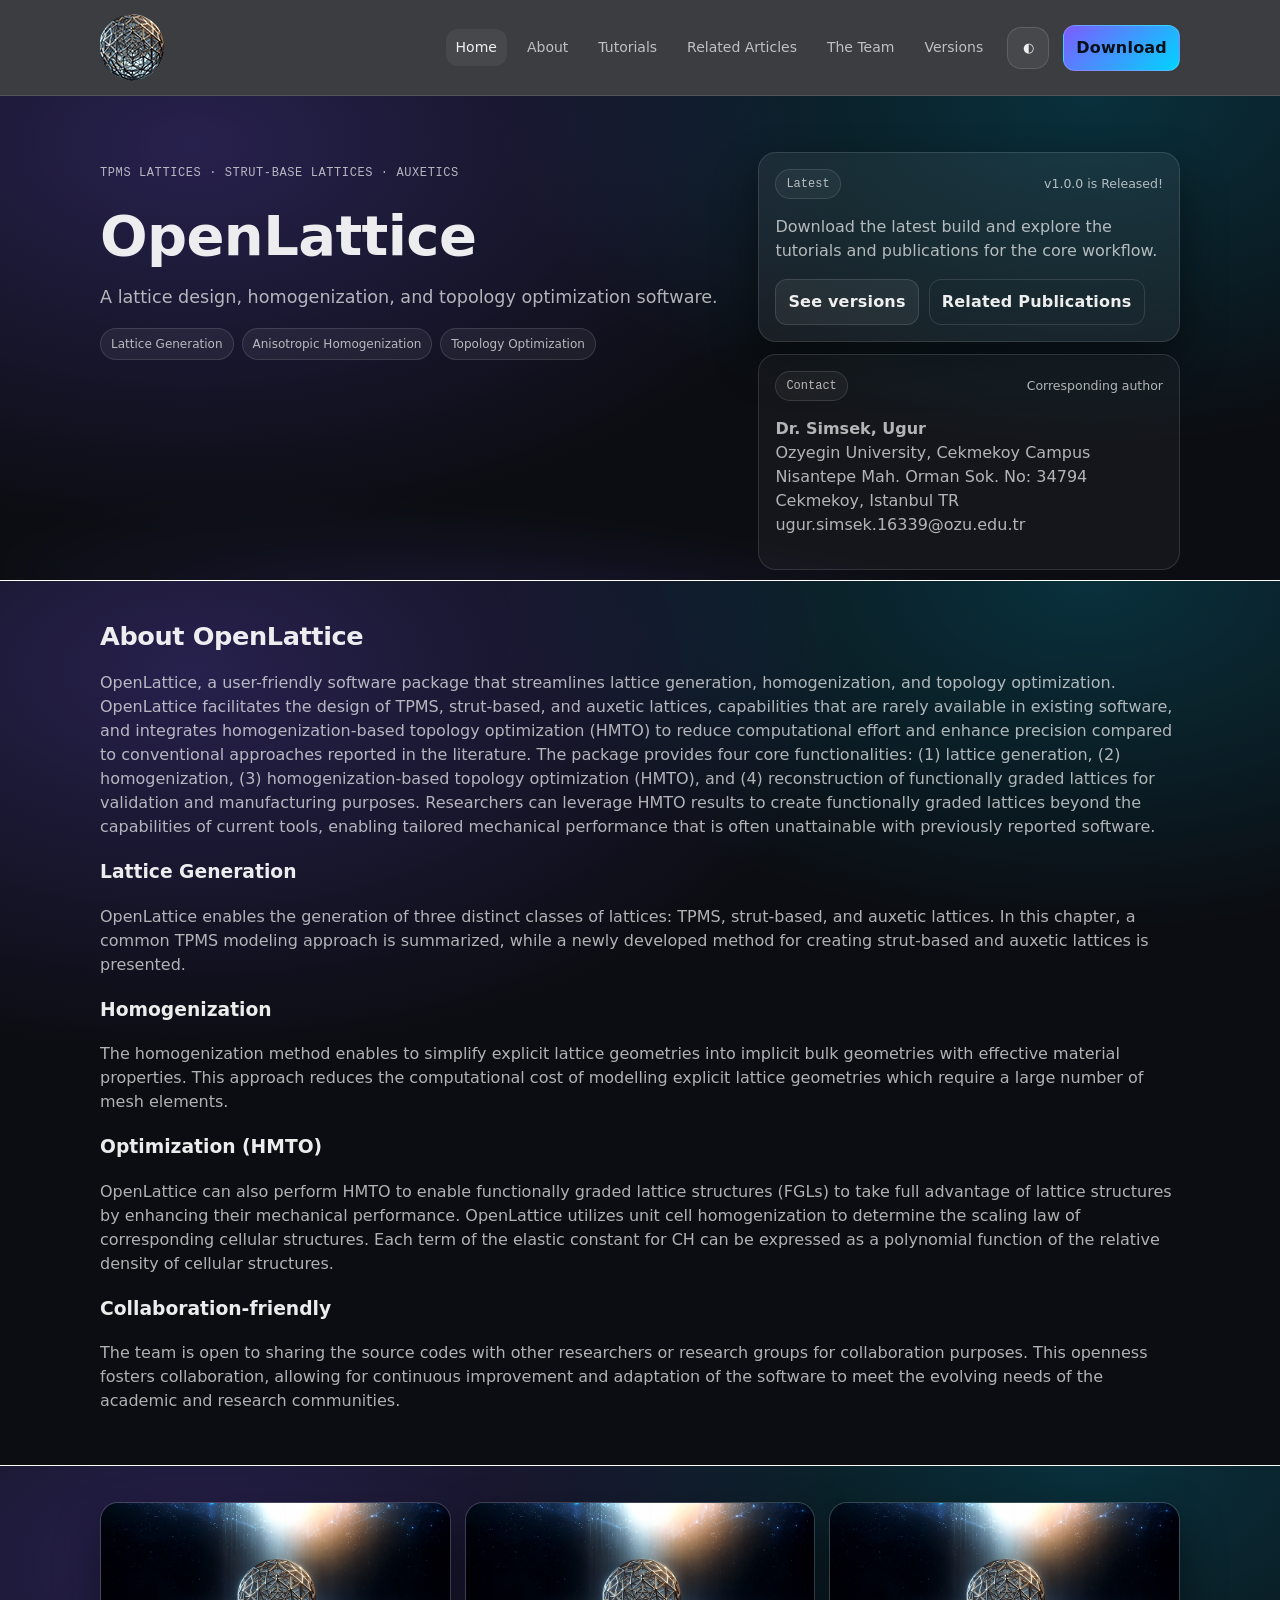
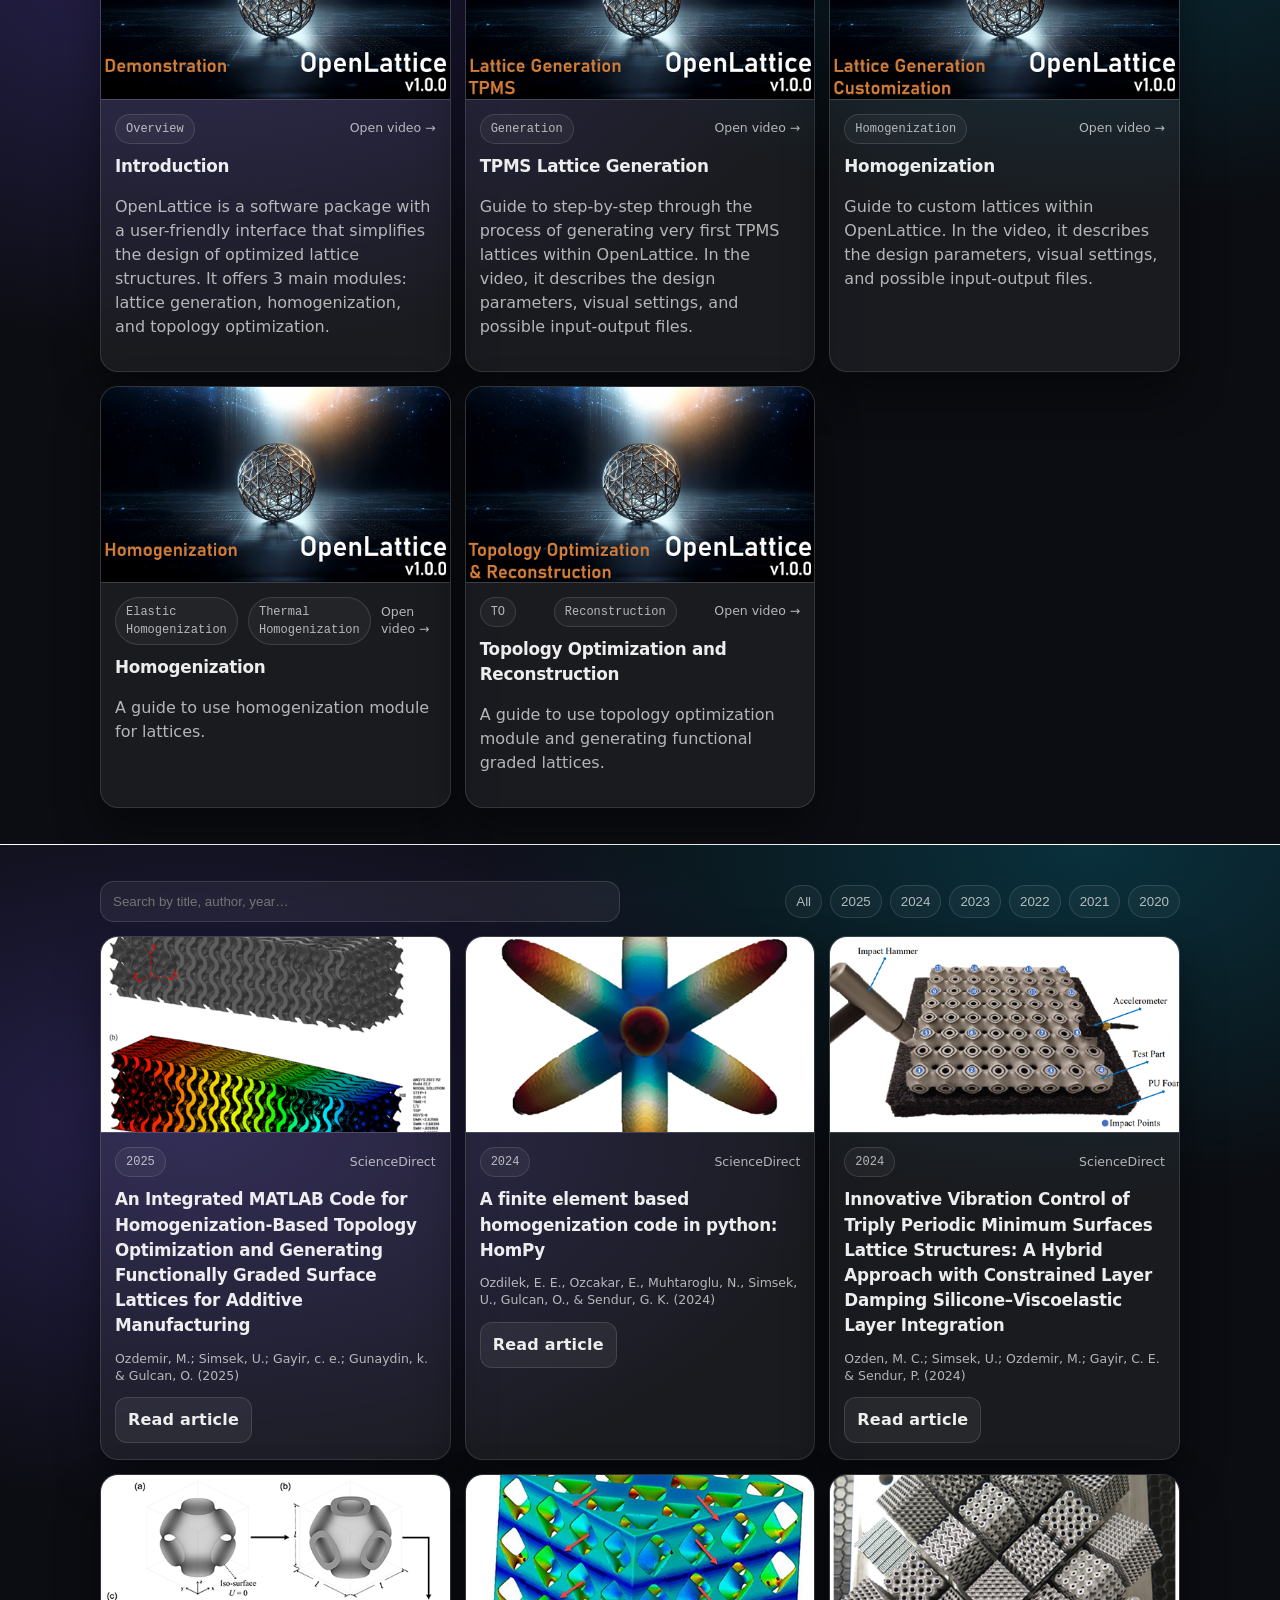
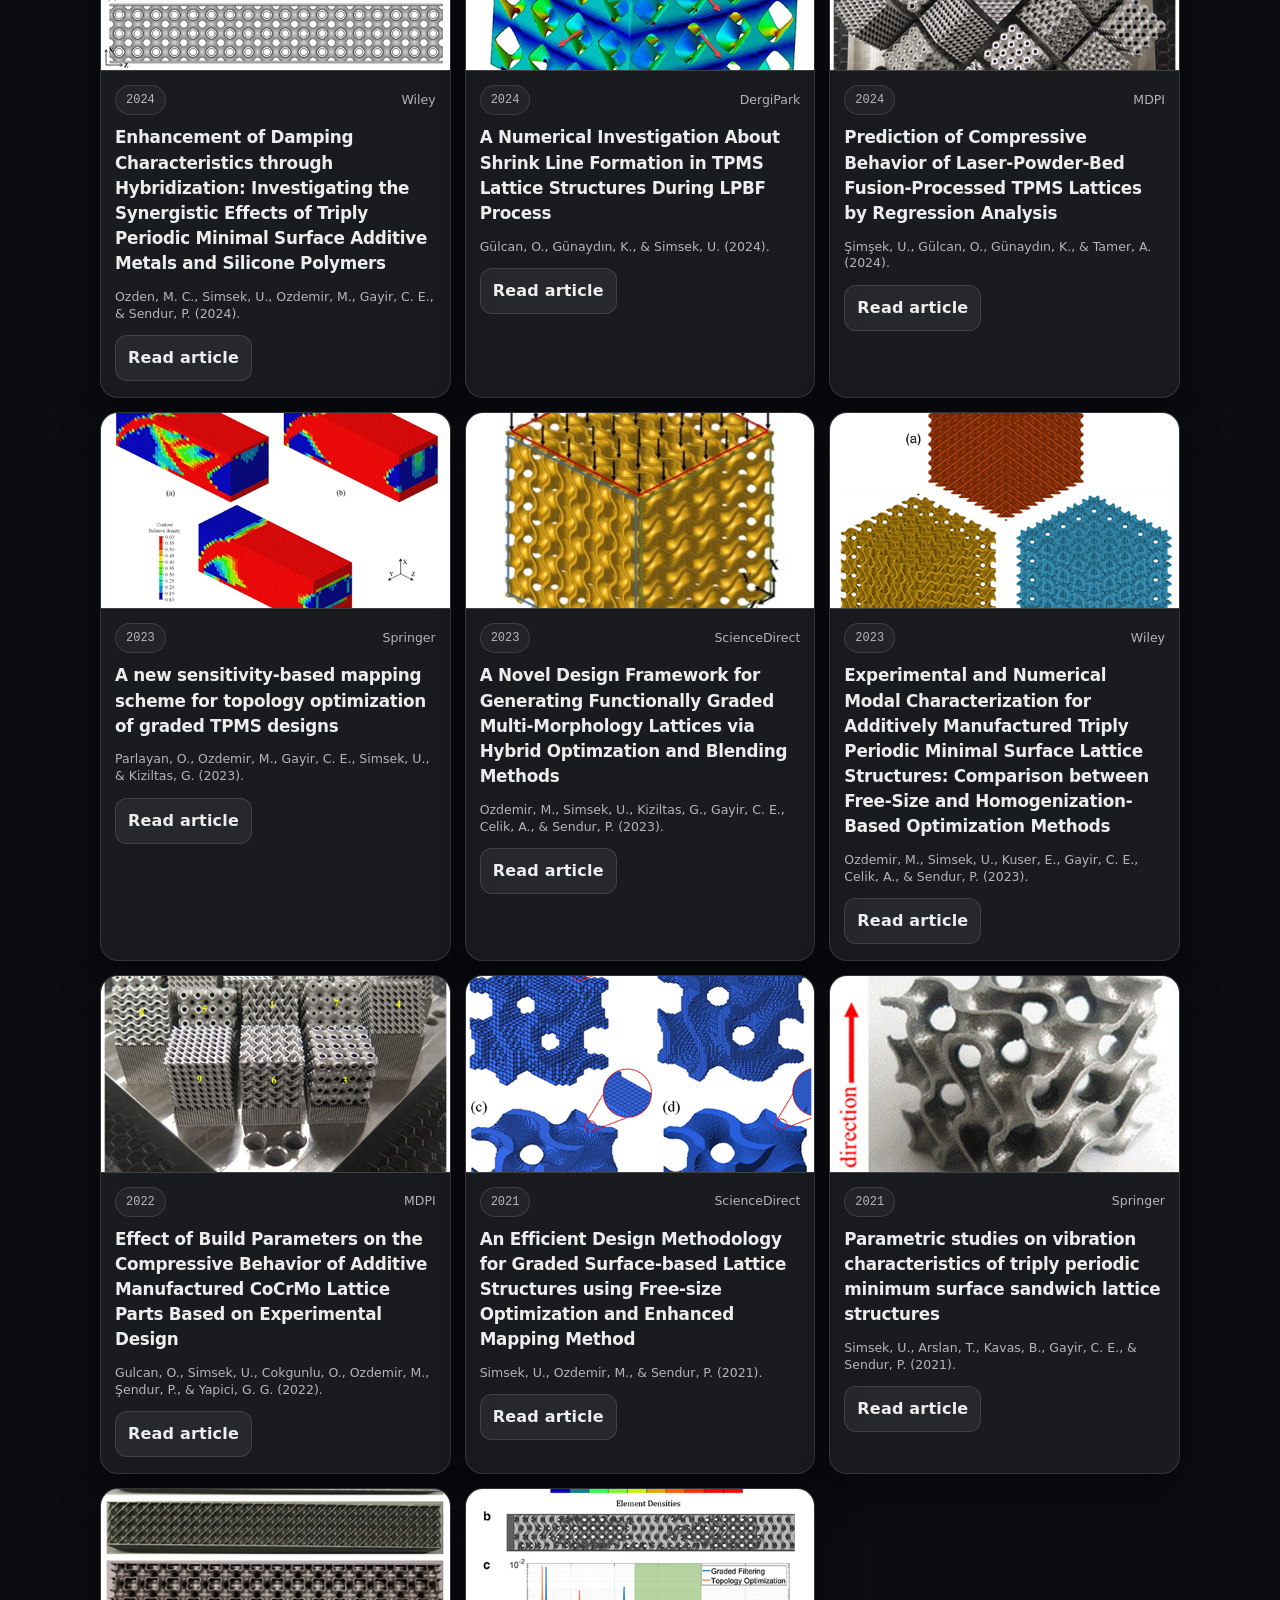
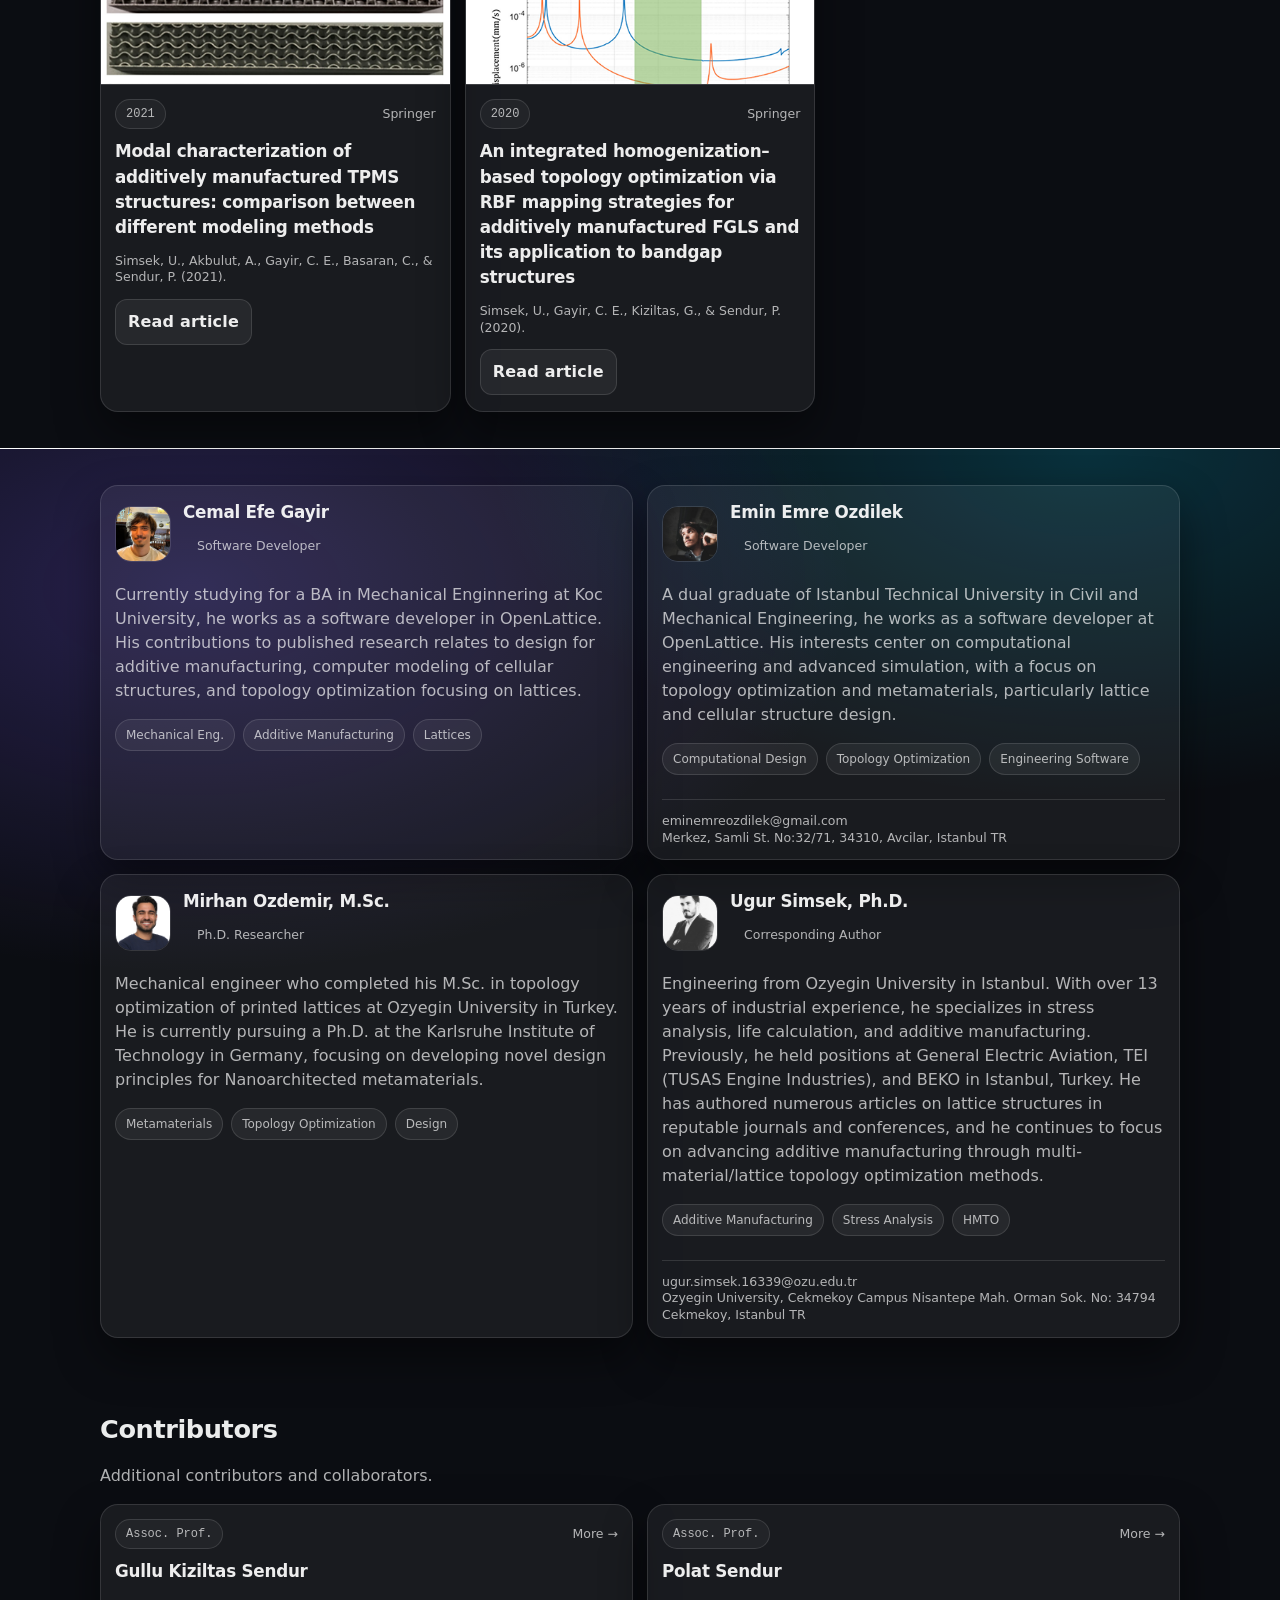
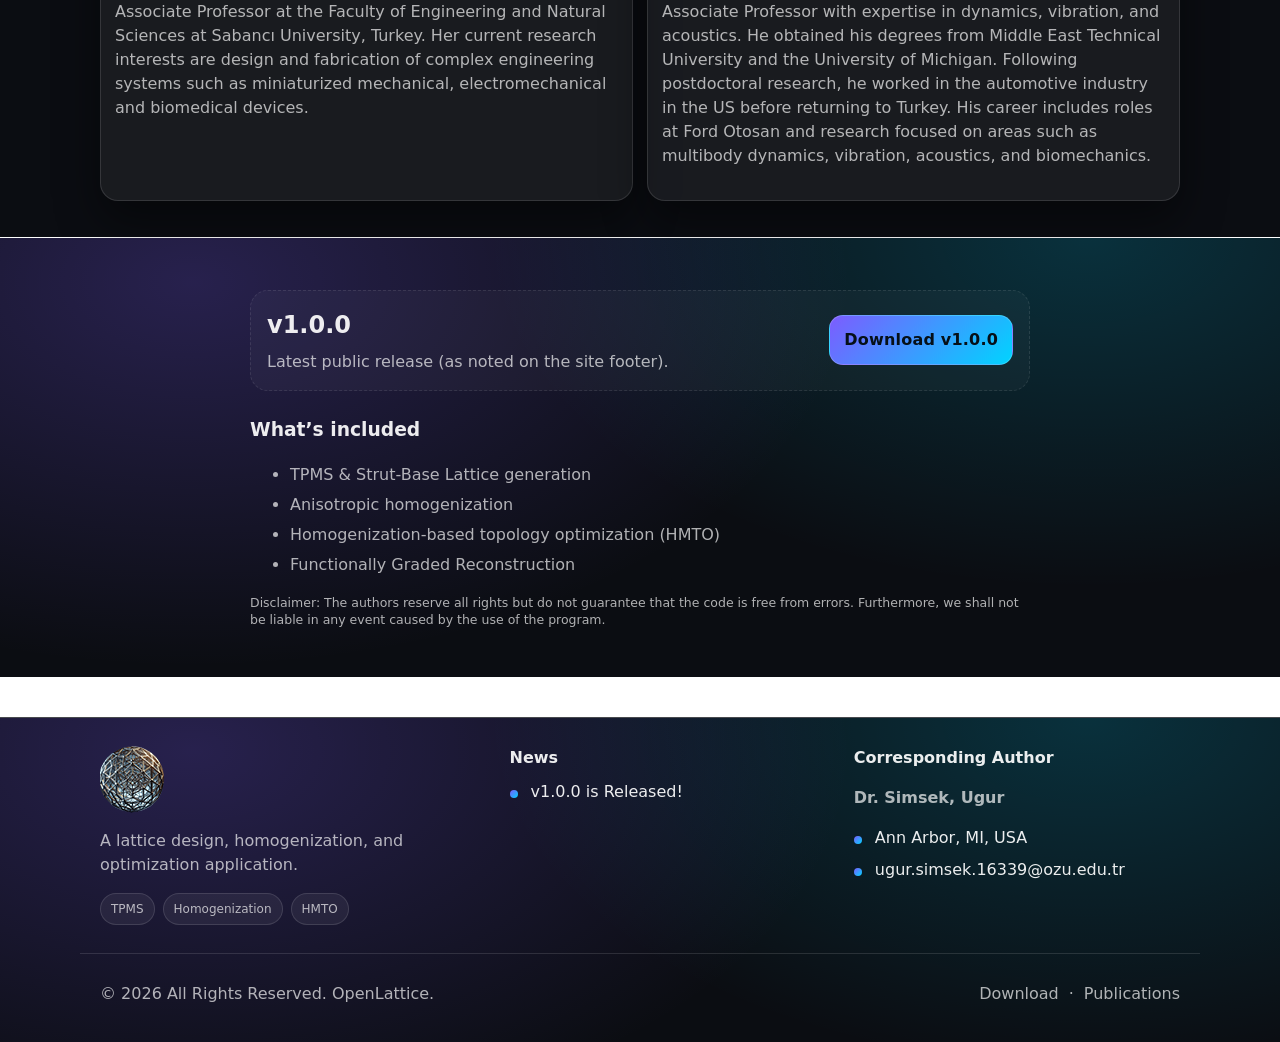
==== commit ca6ab4f9: "update articles" ====
--- a/index.html
+++ b/index.html
@@ -487,27 +487,44 @@
                         <div class="filters">
                             <!-- NOTE: no default active chip -->
                             <button class="chip" data-year="all" type="button">All</button>
+                            <button class="chip" data-year="2025" type="button">2025</button>
                             <button class="chip" data-year="2024" type="button">2024</button>
                             <button class="chip" data-year="2023" type="button">2023</button>
                             <button class="chip" data-year="2022" type="button">2022</button>
                             <button class="chip" data-year="2021" type="button">2021</button>
                             <button class="chip" data-year="2020" type="button">2020</button>
                         </div>
-
-                        <!-- Pager controls for default (2-item) mode -->
-                        <div class="pager" id="articlePager" aria-label="Article carousel controls">
-                            <button class="btn btn-ghost btn-small" id="articlePrev" type="button"
-                                    aria-label="Previous articles">←
-                            </button>
-                            <span class="muted tiny" id="articlePagerInfo"></span>
-                            <button class="btn btn-ghost btn-small" id="articleNext" type="button"
-                                    aria-label="Next articles">→
-                            </button>
-                        </div>
                     </div>
 
                     <div class="grid grid-3" id="articleGrid">
-
+                        <div class="filter-item"
+                             data-text="an integrated matlab code for homogenization-based topology optimization and generating functionally graded surface lattices for additive manufacturing ozdemir, m.; simsek, u.; gayir, c. e.; gunaydin, k. &amp; gulcan, o. (2025) 2025"
+                             data-year="2025">
+                            <article class="card card-article">
+                                <a class="card-media"
+                                   href="https://advanced.onlinelibrary.wiley.com/doi/10.1002/adem.202402567"
+                                   rel="noreferrer" target="_blank">
+                                    <img alt="An Integrated MATLAB Code for Homogenization-Based Topology Optimization and Generating Functionally Graded Surface Lattices for Additive Manufacturing"
+                                         src="images/article_pictures/an_integrated_matlab_code_for_hmto.png"/>
+                                </a>
+                                <div class="card-body">
+                                    <div class="card-top">
+                                        <span class="badge">2025</span>
+                                        <span class="muted tiny">ScienceDirect</span>
+                                    </div>
+                                    <h3 class="card-title">An Integrated MATLAB Code for Homogenization-Based Topology
+                                        Optimization and Generating Functionally Graded Surface Lattices for
+                                        Additive Manufacturing</h3>
+                                    <p class="muted tiny">Ozdemir, M.; Simsek, U.; Gayir, c. e.; Gunaydin, k. &amp;
+                                        Gulcan, O. (2025)</p>
+                                    <div class="card-actions">
+                                        <a class="btn btn-secondary btn-small"
+                                           href="https://advanced.onlinelibrary.wiley.com/doi/10.1002/adem.202402567"
+                                           rel="noreferrer" target="_blank">Read article</a>
+                                    </div>
+                                </div>
+                            </article>
+                        </div>
                         <div class="filter-item"
                              data-text="a finite element based homogenization code in python: hompy ozdilek, e. e., ozcakar, e., muhtaroglu, n., simsek, u., gulcan, o., &amp; sendur, g. k. (2024) 2024"
                              data-year="2024">
@@ -530,6 +547,34 @@
                                     <div class="card-actions">
                                         <a class="btn btn-secondary btn-small"
                                            href="https://www.sciencedirect.com/science/article/pii/S0965997824000814?casa_token=uAC5aIOU7xwAAAAA:VZswxsVjhp6vDMMdfpNf7w16MmiKs6f5b2-D-LODDngvNSDVevD6GNSnXk2ChhEEF_fs3W6WPISG"
+                                           rel="noreferrer" target="_blank">Read article</a>
+                                    </div>
+                                </div>
+                            </article>
+                        </div>
+                        <div class="filter-item"
+                             data-text="Innovative Vibration Control of Triply Periodic Minimum Surfaces Lattice Structures: A Hybrid Approach with Constrained Layer Damping Silicone–Viscoelastic Layer Integration ozden, m. c.; simsek, u.; ozdemir, m.; gayir, c. e. &amp; sendur, p. (2024) 2024"
+                             data-year="2024">
+                            <article class="card card-article">
+                                <a class="card-media"
+                                   href="https://advanced.onlinelibrary.wiley.com/doi/epdf/10.1002/adem.202401851"
+                                   rel="noreferrer" target="_blank">
+                                    <img alt="Innovative Vibration Control of Triply Periodic Minimum Surfaces Lattice Structures: A Hybrid Approach with Constrained Layer Damping Silicone–Viscoelastic Layer Integration"
+                                         src="images/article_pictures/inovative_vibration.png"/>
+                                </a>
+                                <div class="card-body">
+                                    <div class="card-top">
+                                        <span class="badge">2024</span>
+                                        <span class="muted tiny">ScienceDirect</span>
+                                    </div>
+                                    <h3 class="card-title">Innovative Vibration Control of Triply Periodic Minimum
+                                        Surfaces Lattice Structures: A Hybrid Approach with Constrained Layer Damping
+                                        Silicone–Viscoelastic Layer Integration</h3>
+                                    <p class="muted tiny">Ozden, M. C.; Simsek, U.; Ozdemir, M.; Gayir, C. E. &amp;
+                                        Sendur, P. (2024)</p>
+                                    <div class="card-actions">
+                                        <a class="btn btn-secondary btn-small"
+                                           href="https://advanced.onlinelibrary.wiley.com/doi/epdf/10.1002/adem.202401851"
                                            rel="noreferrer" target="_blank">Read article</a>
                                     </div>
                                 </div>
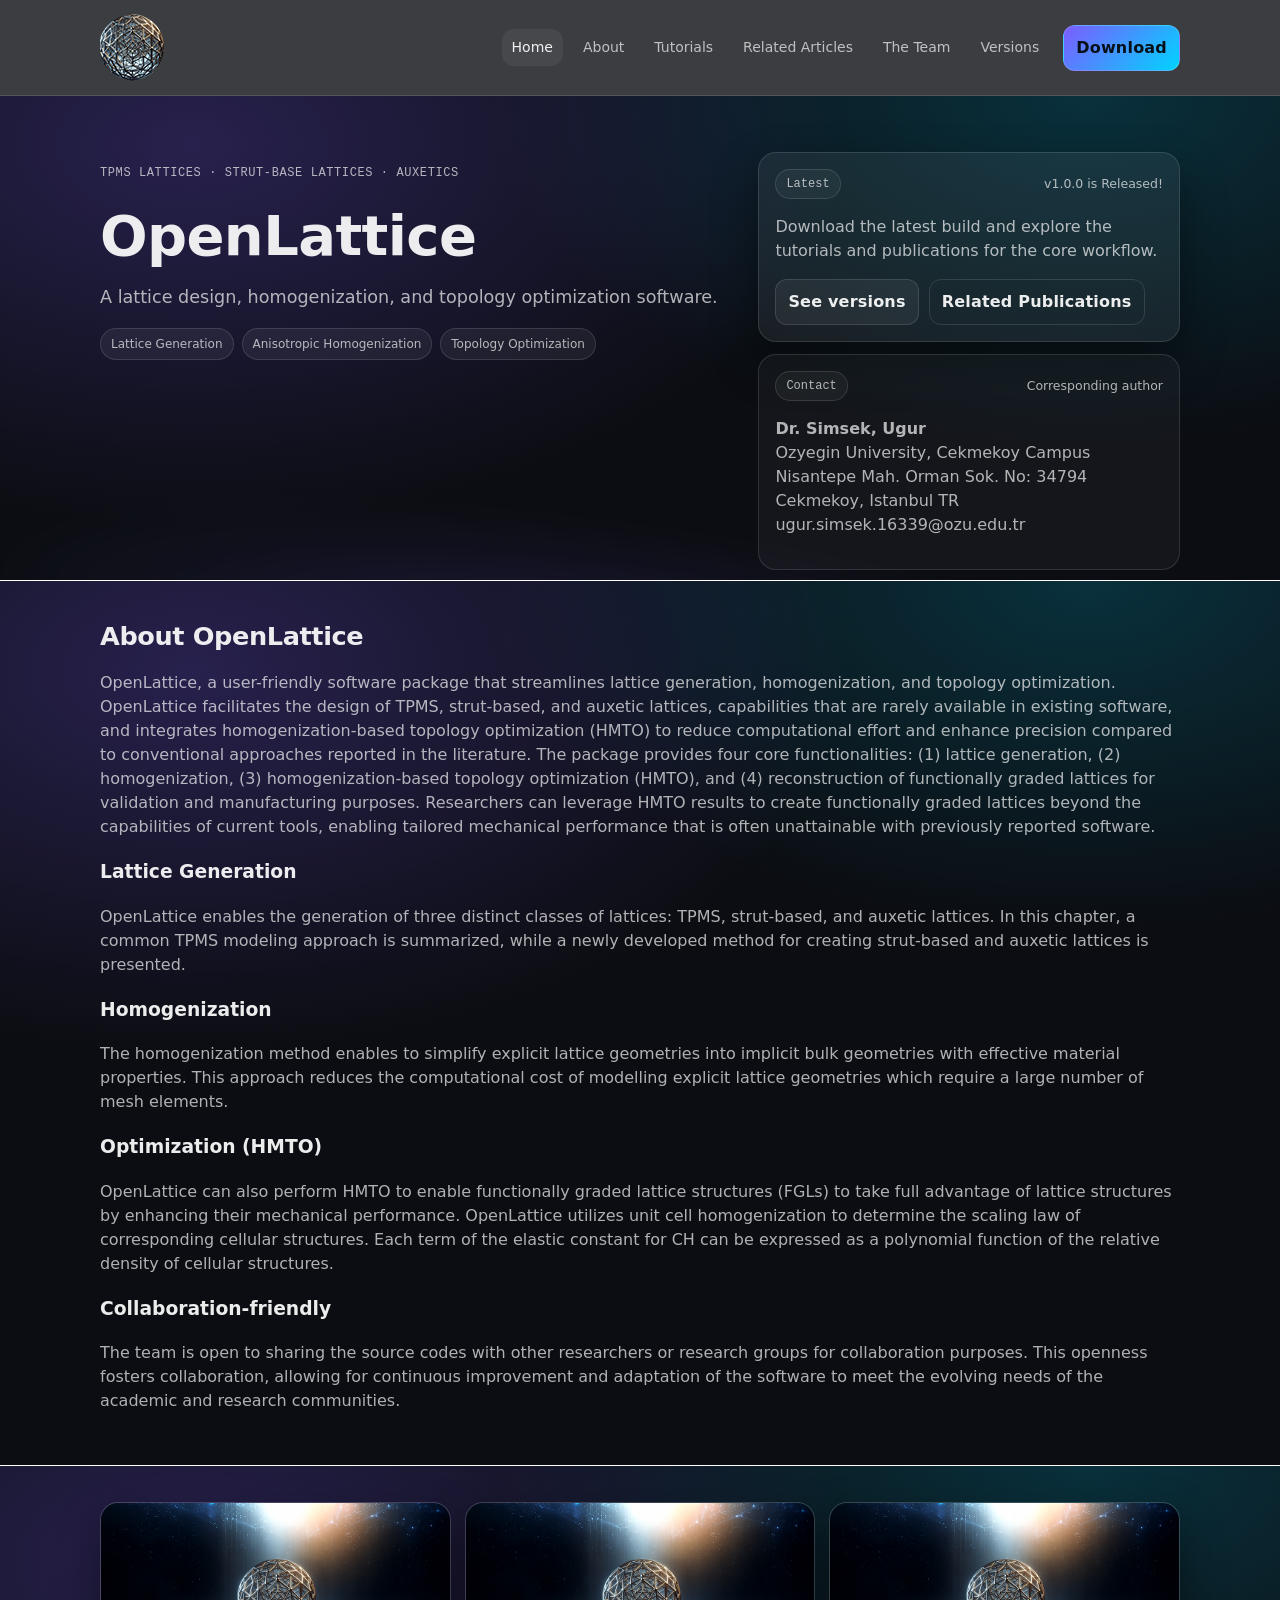
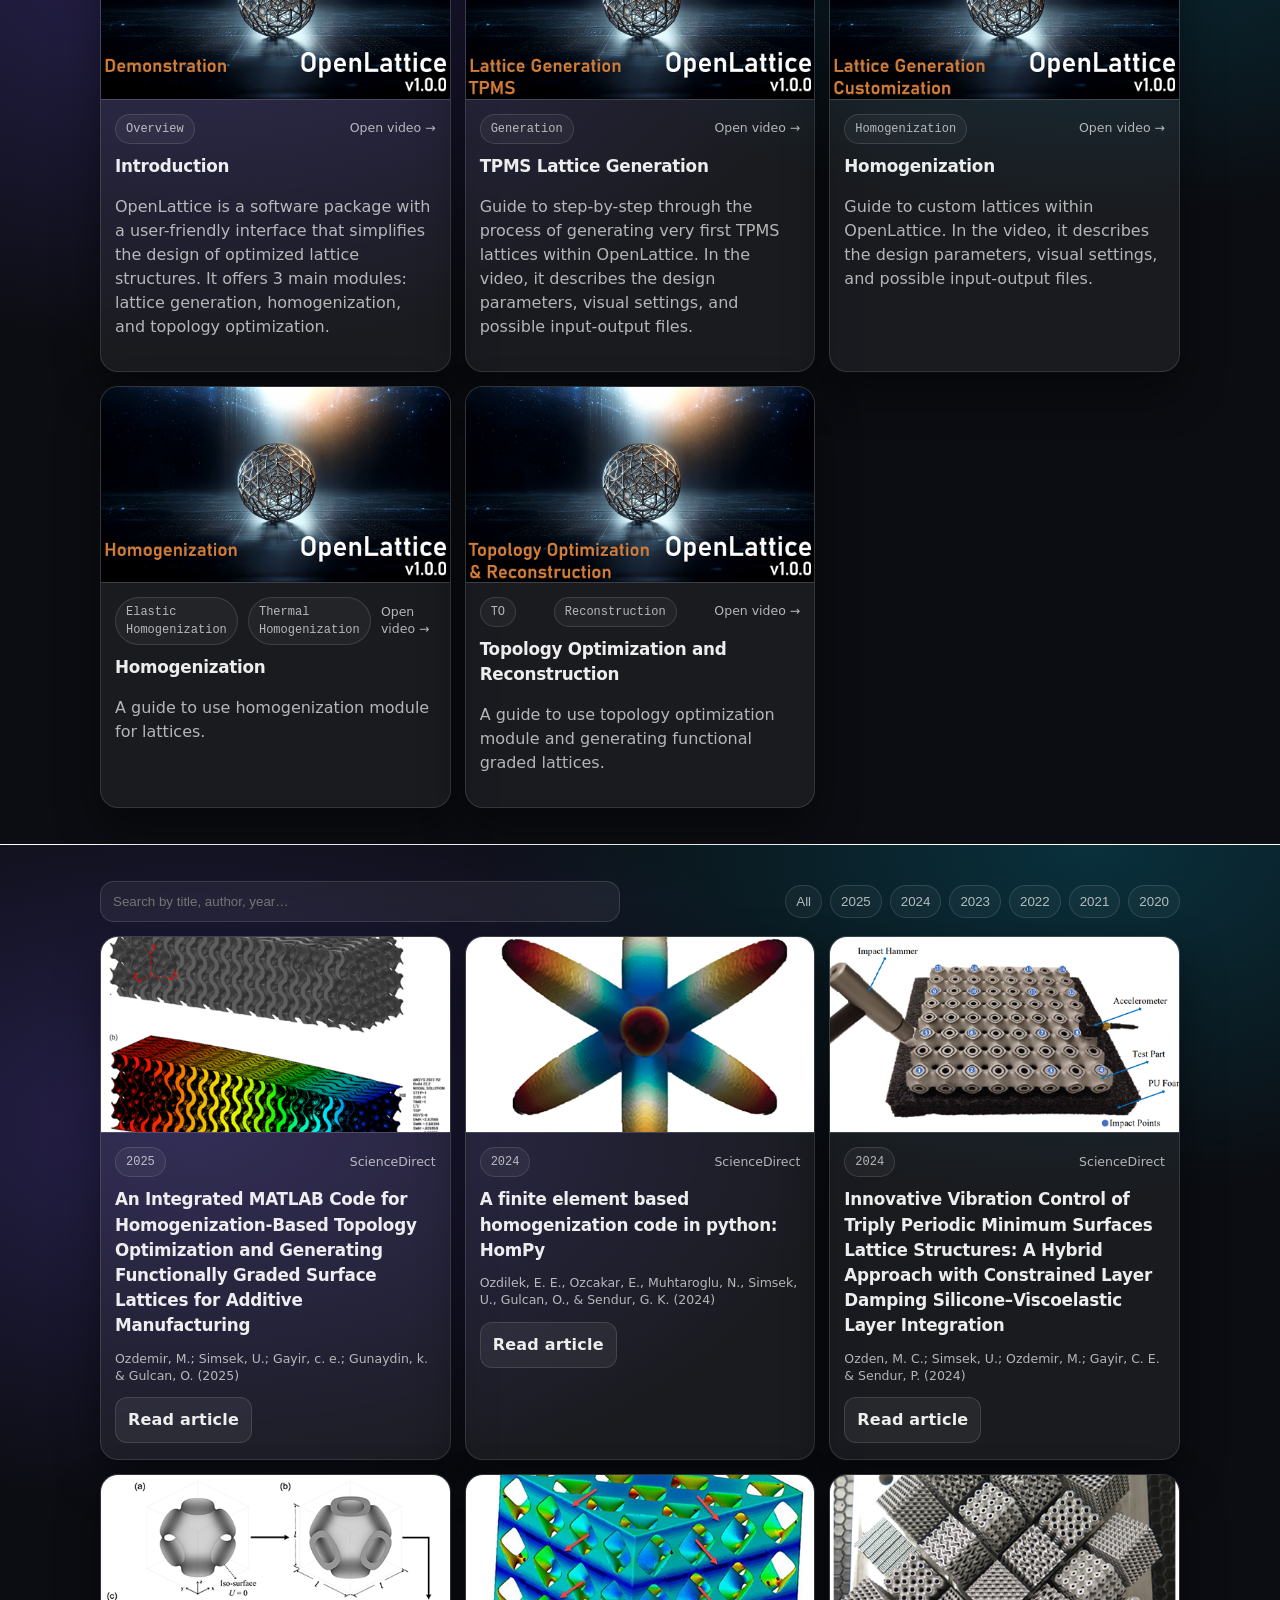
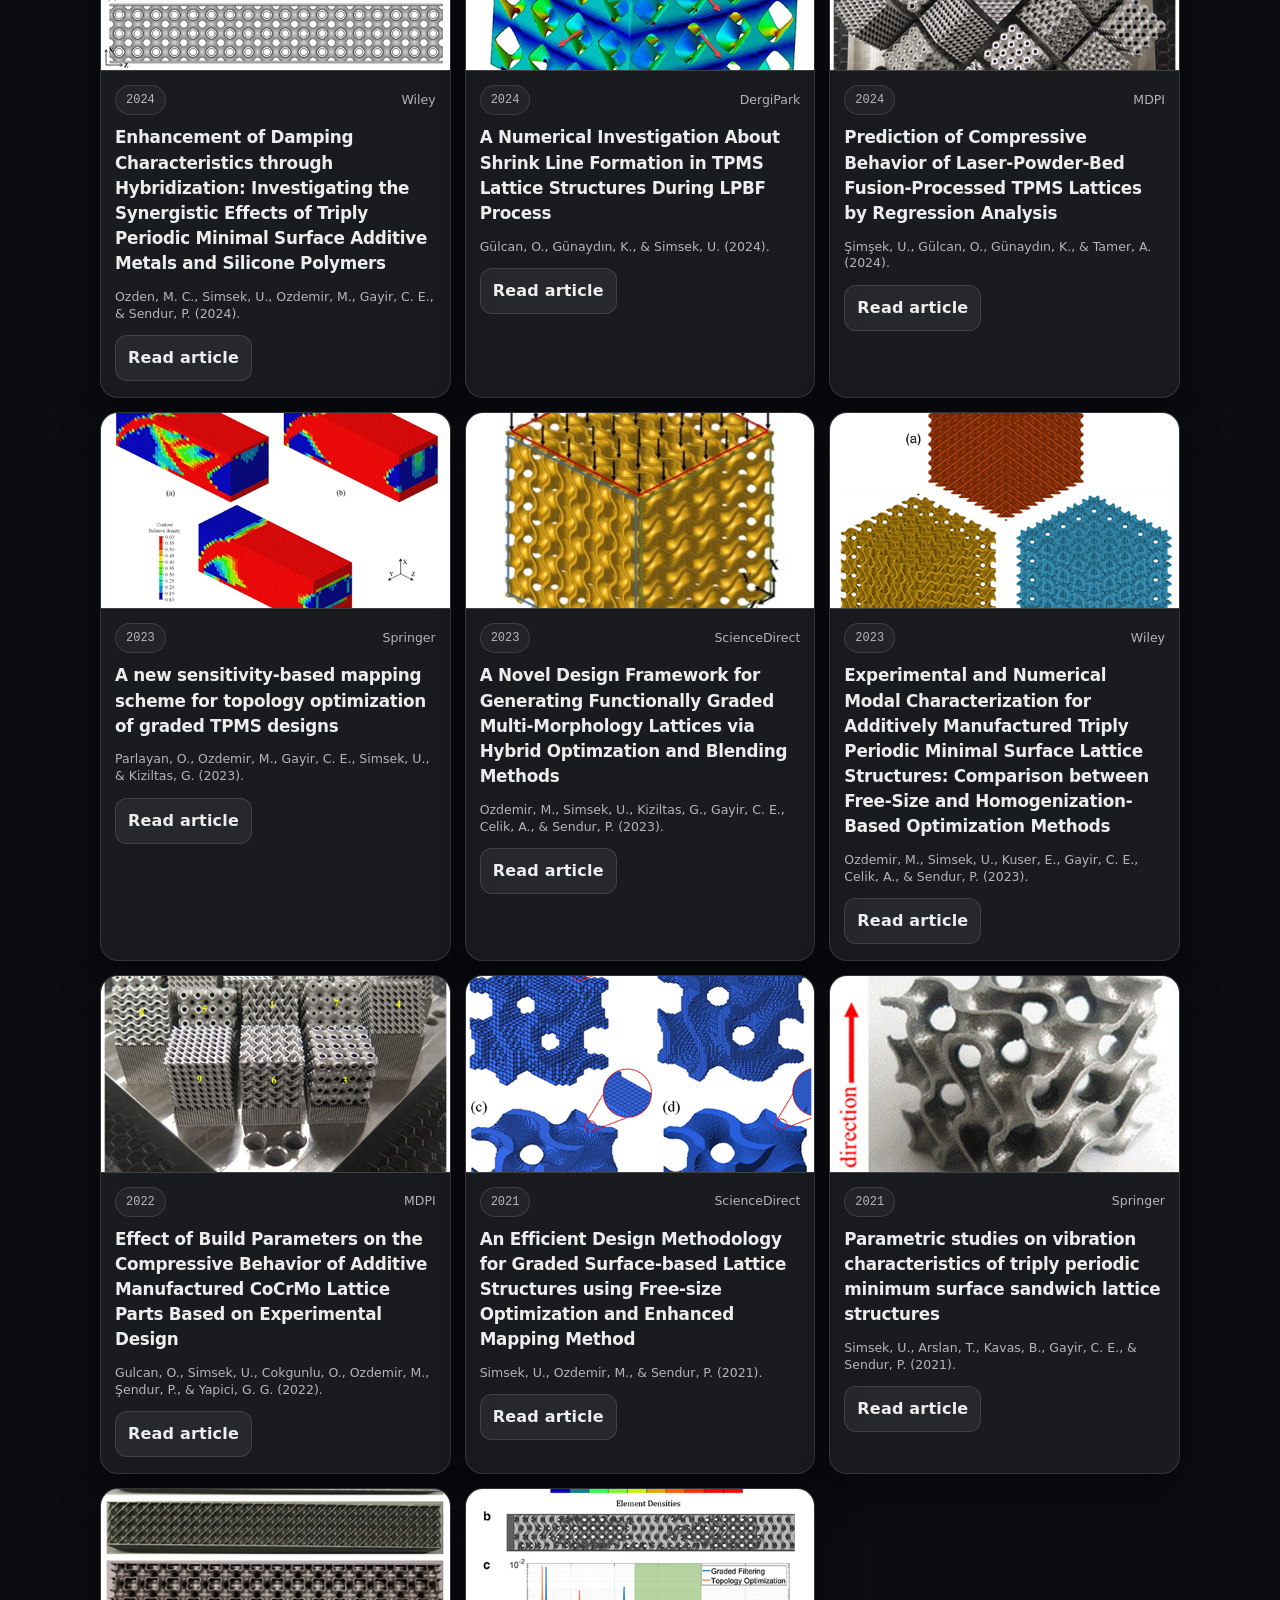
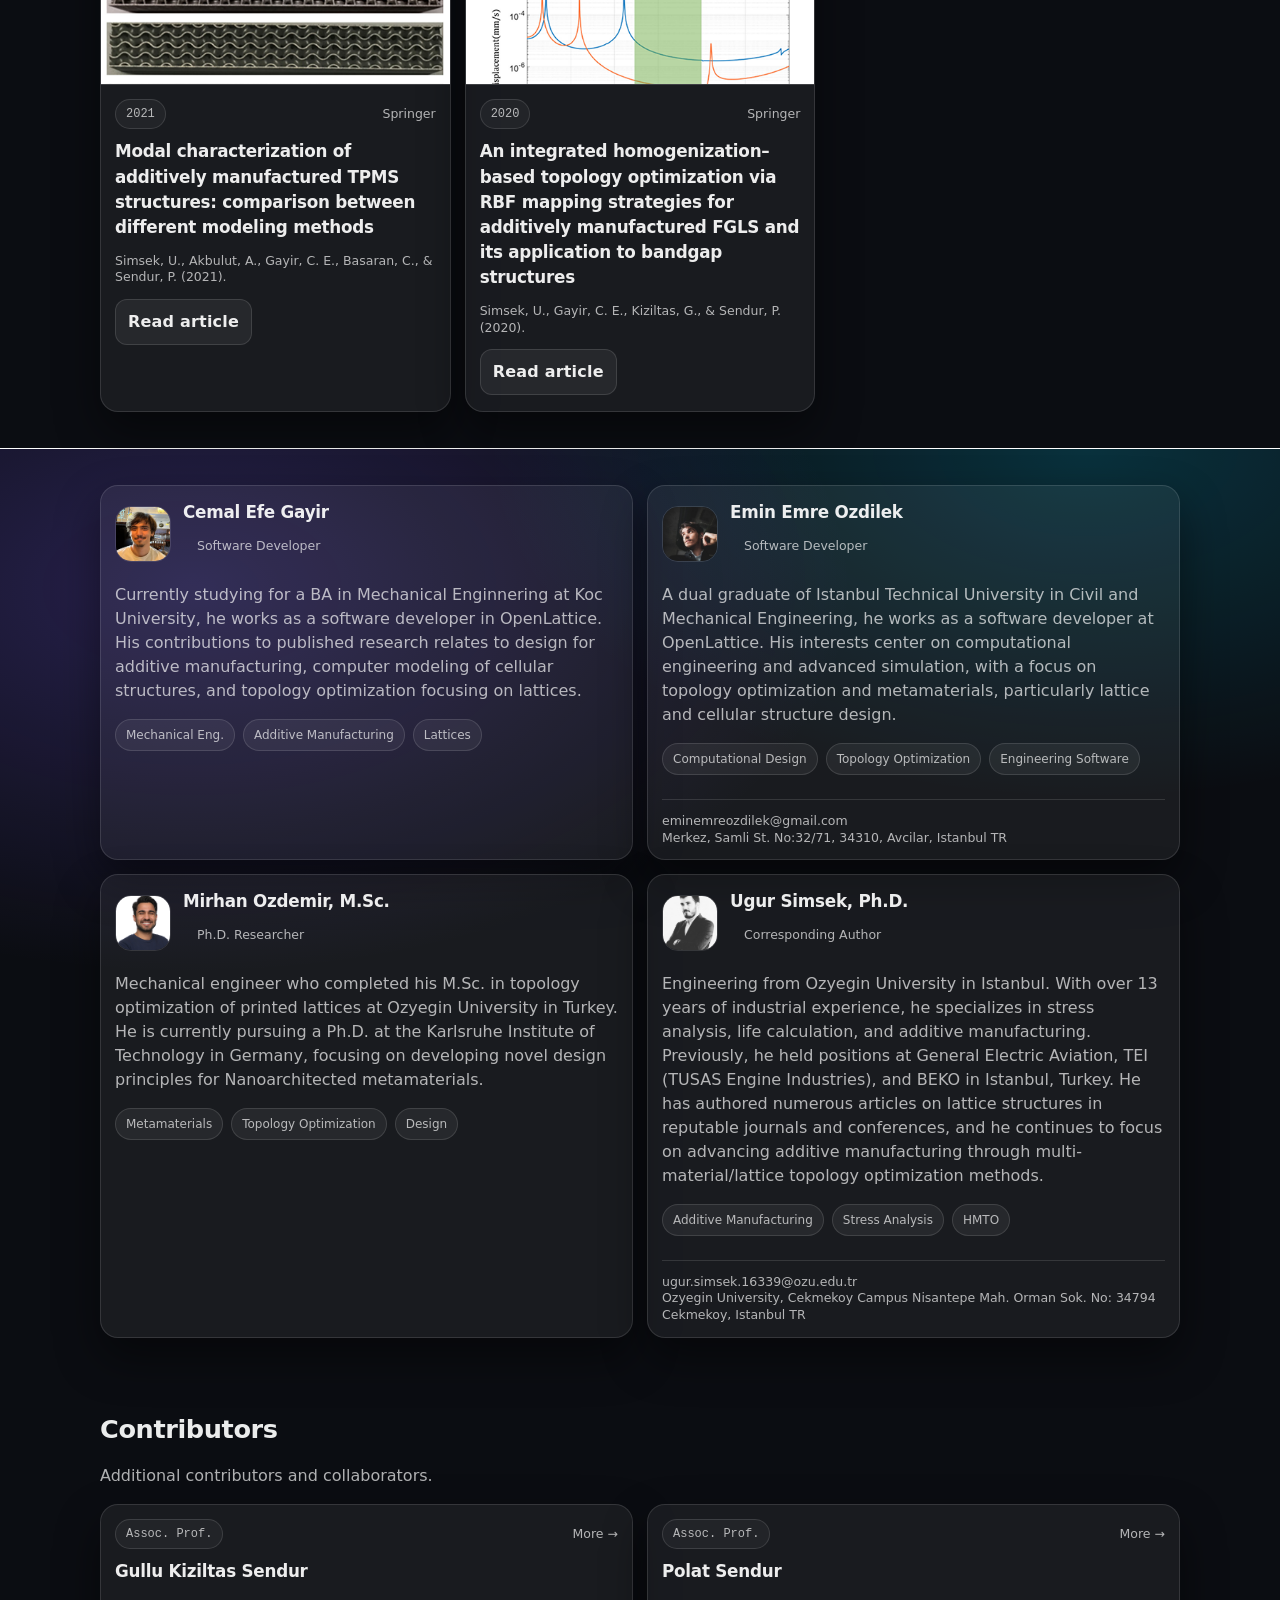
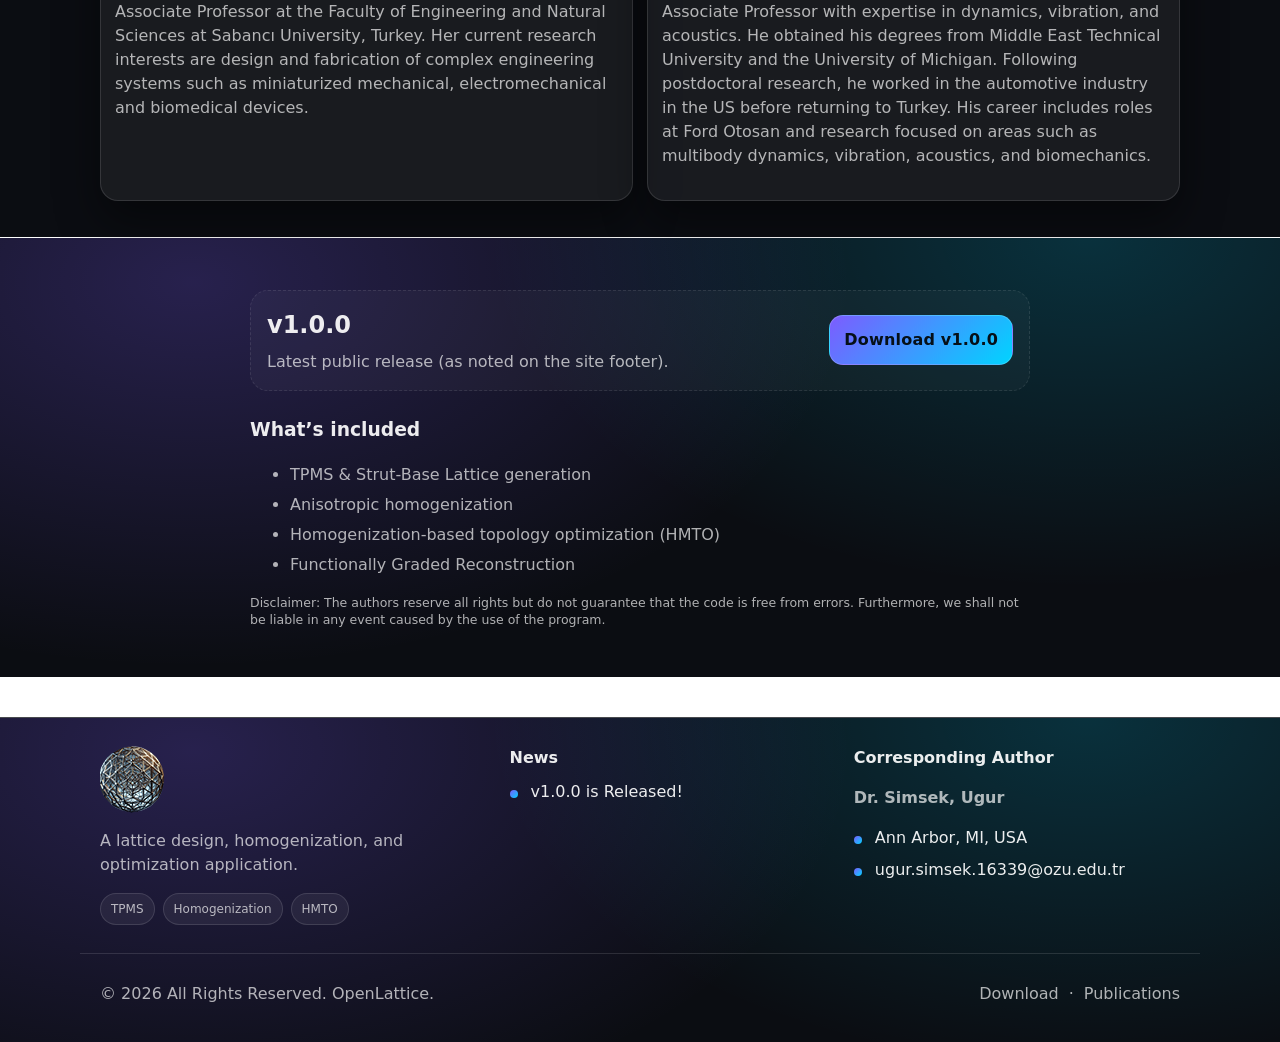
==== commit ce64a883: "remove light theme" ====
--- a/index.html
+++ b/index.html
@@ -194,10 +194,6 @@
                 <a class="nav-link" data-key="team" href="#team">The Team</a>
                 <a class="nav-link" data-key="versions" href="#versions">Versions</a>
             </div>
-
-            <button aria-label="Toggle theme" class="mode" type="button">
-                <span aria-hidden="true" class="mode-icon">◐</span>
-            </button>
 
             <a class="btn btn-primary btn-small"
                href="https://drive.google.com/drive/folders/1gREuPsOYKE9VTF8F9dK5JFAYSdkSBlb2?usp=sharing"
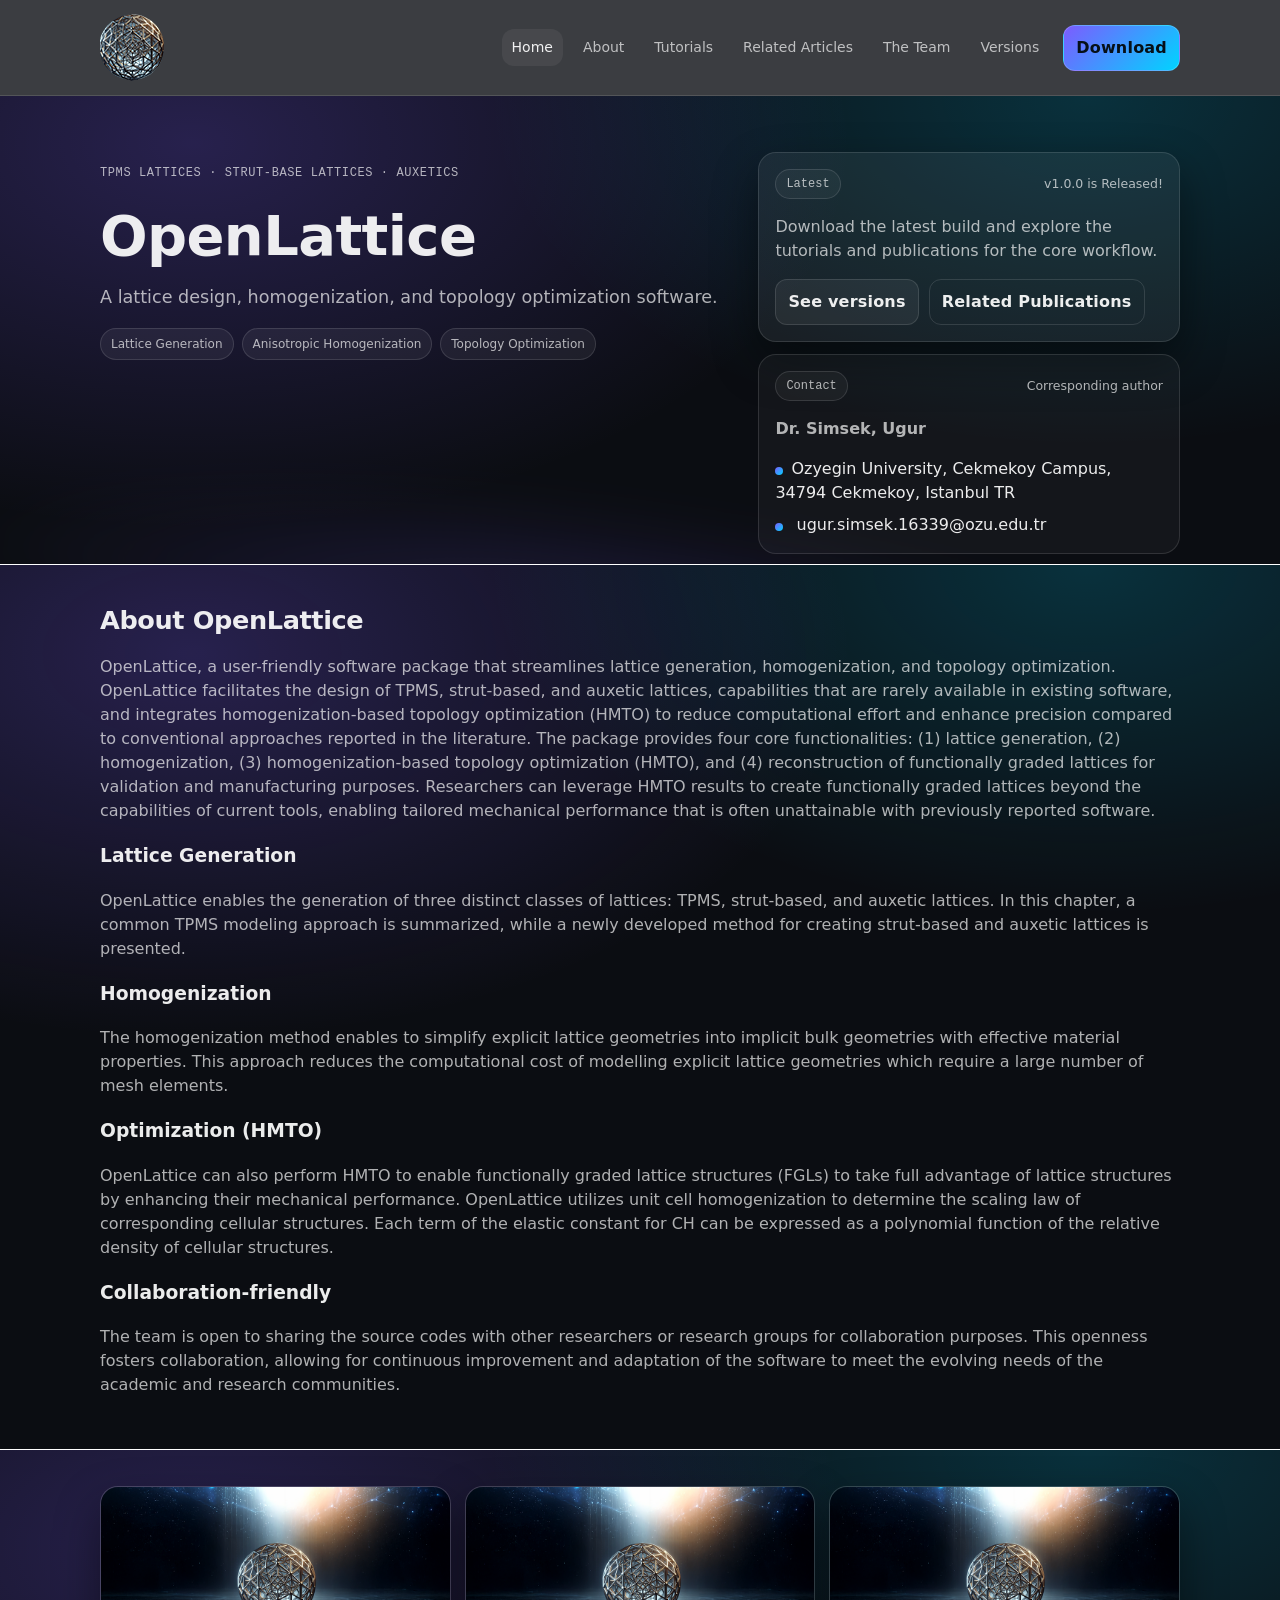
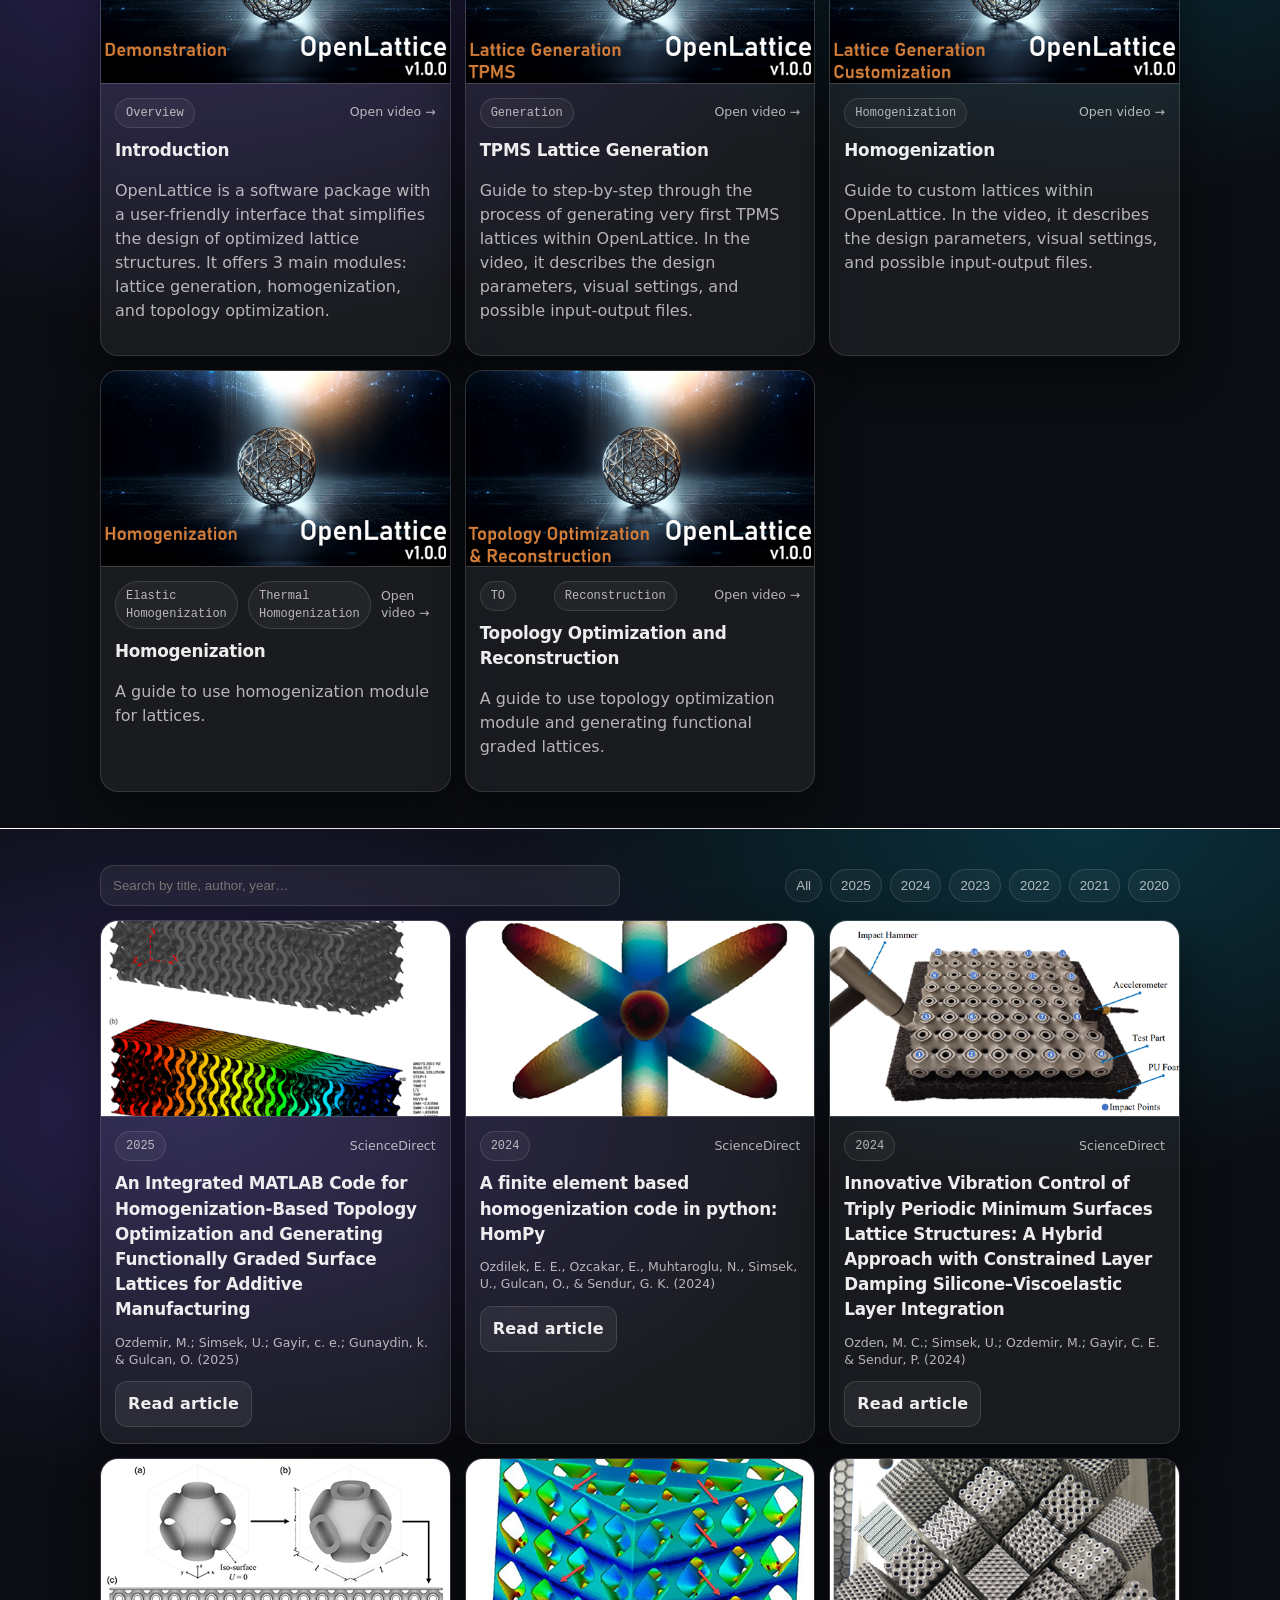
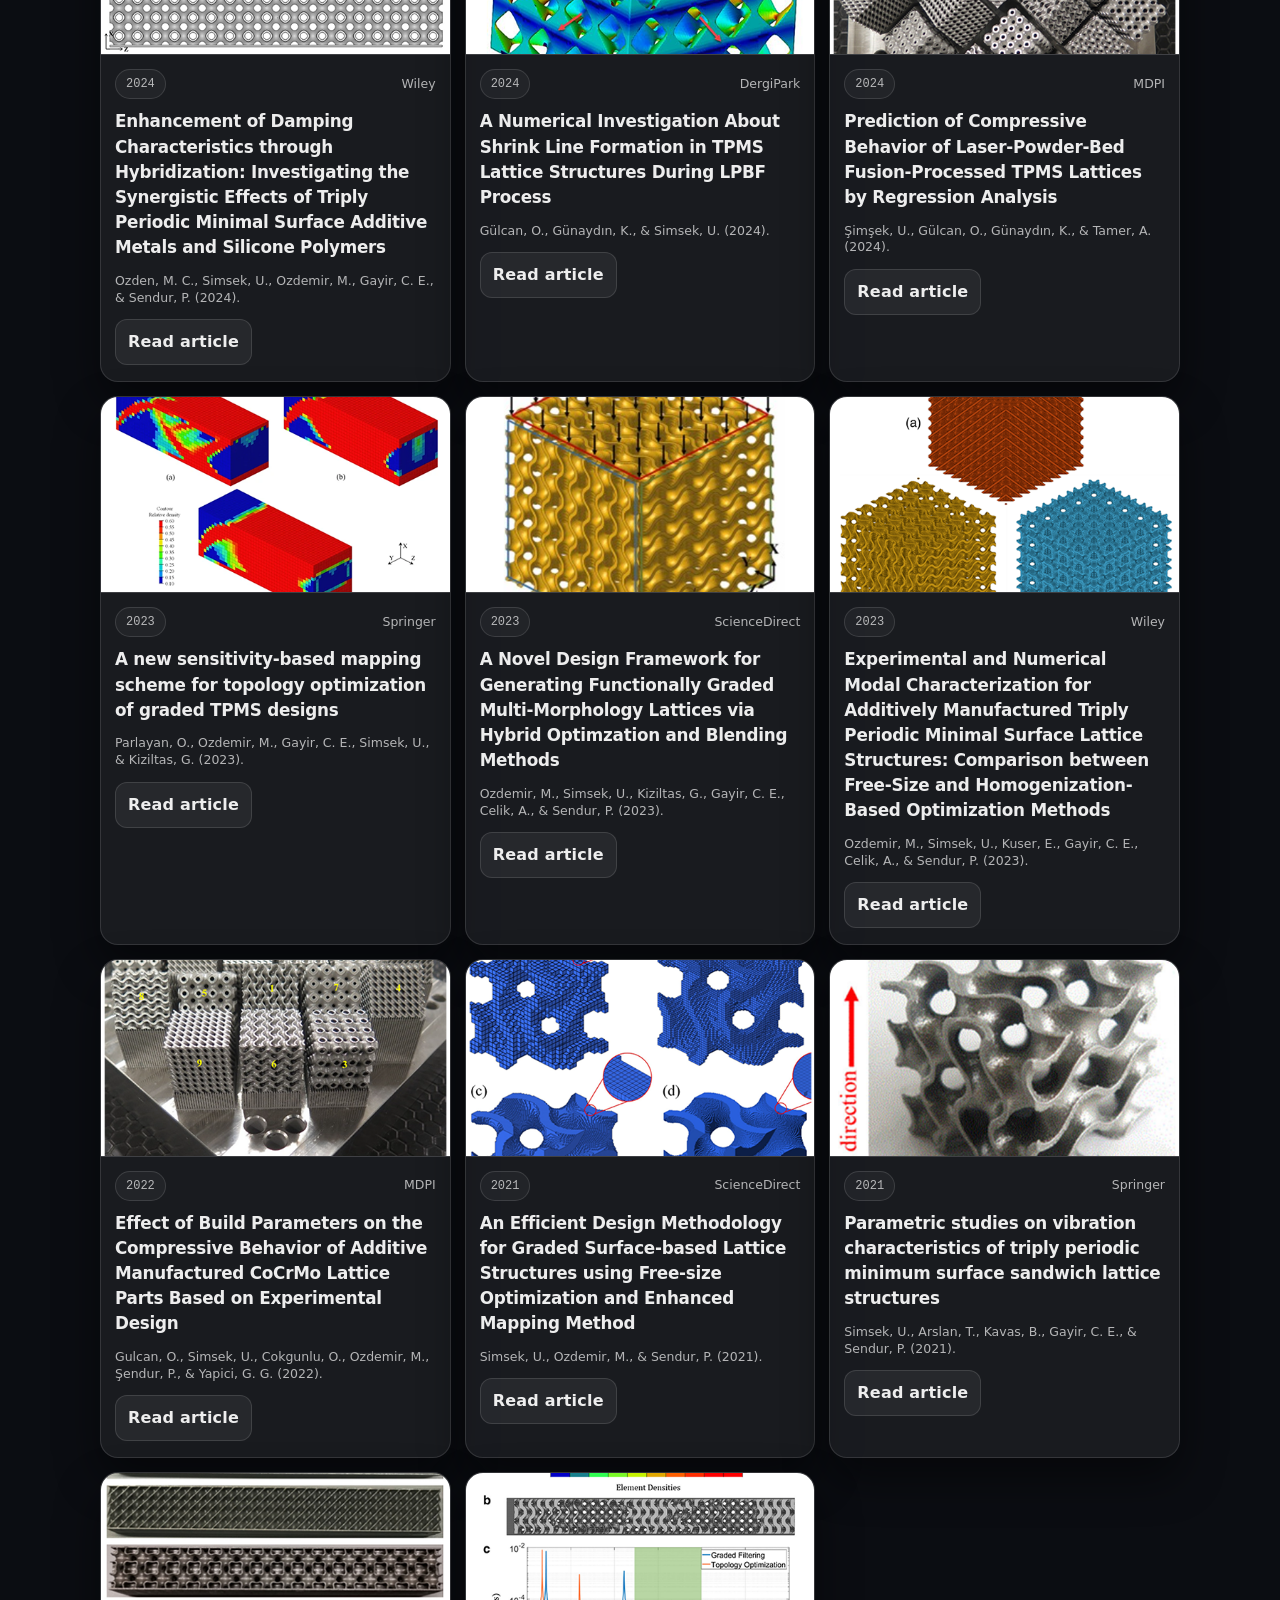
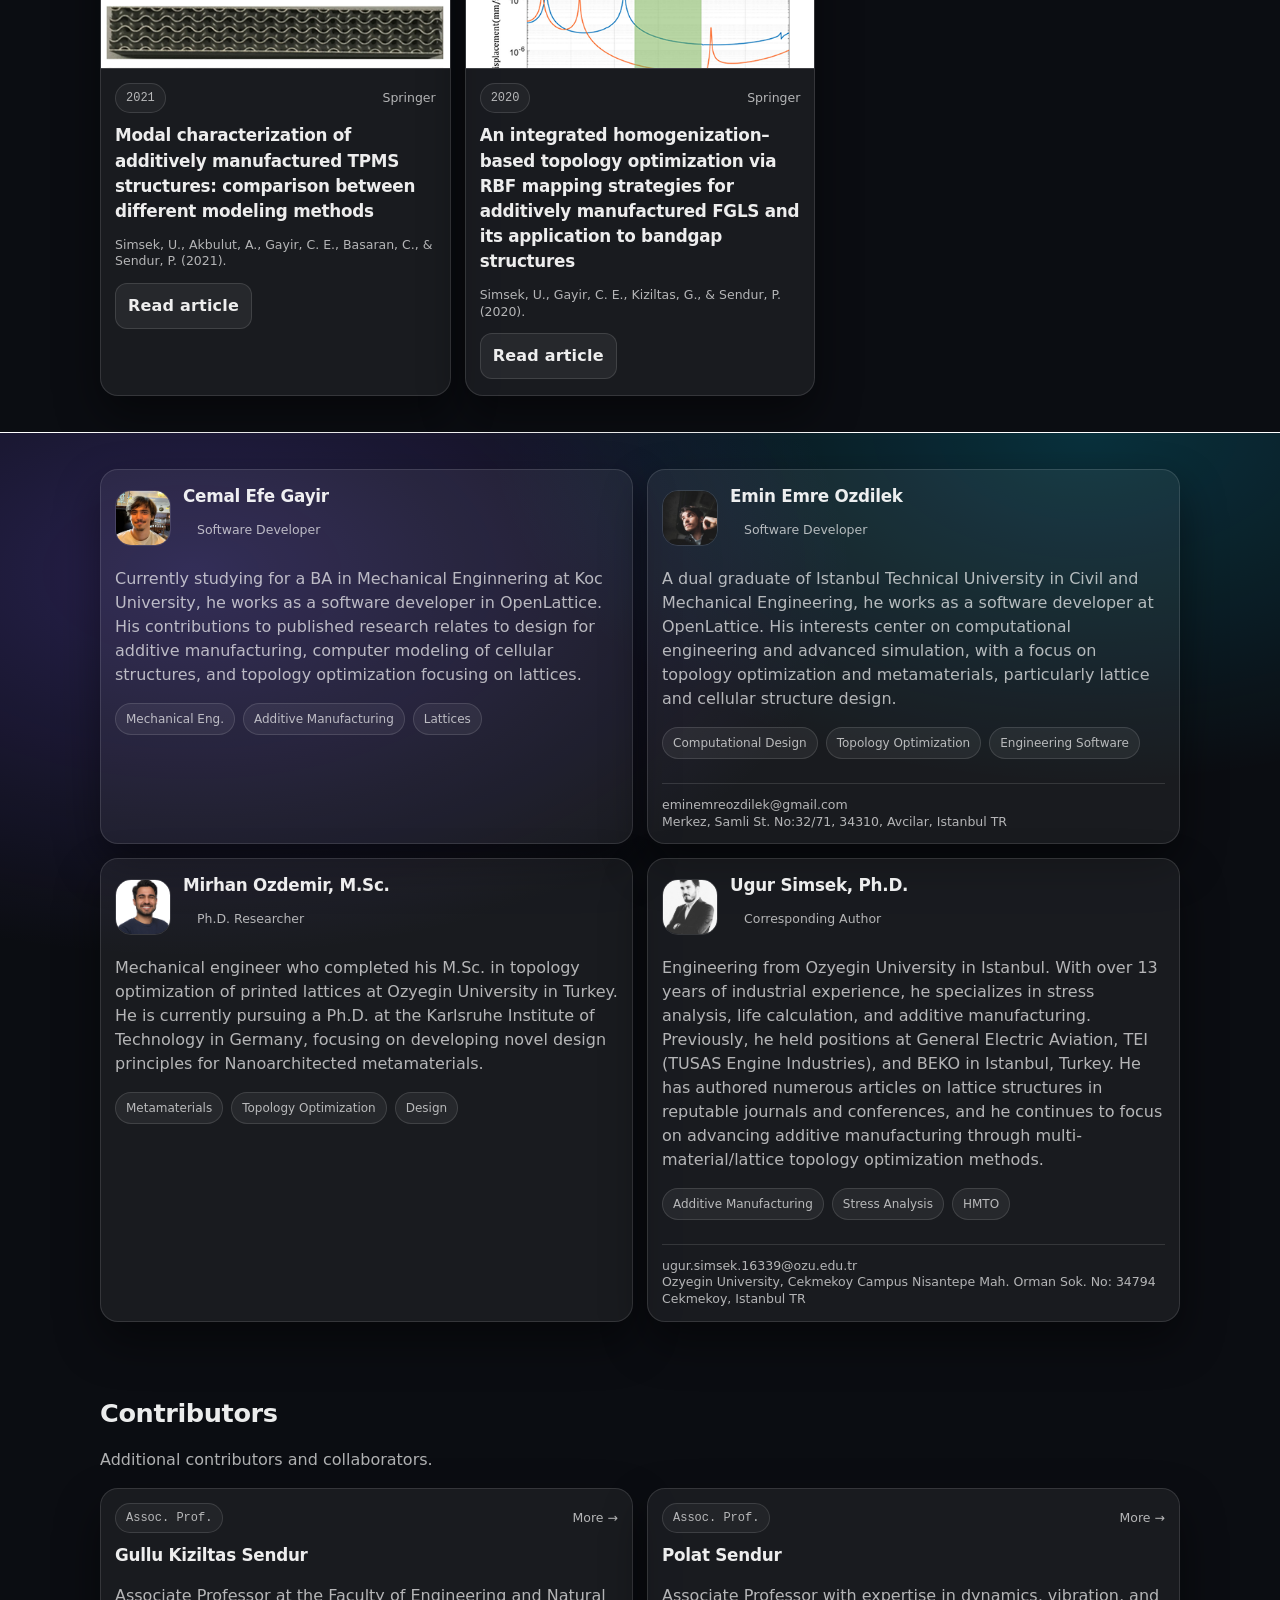
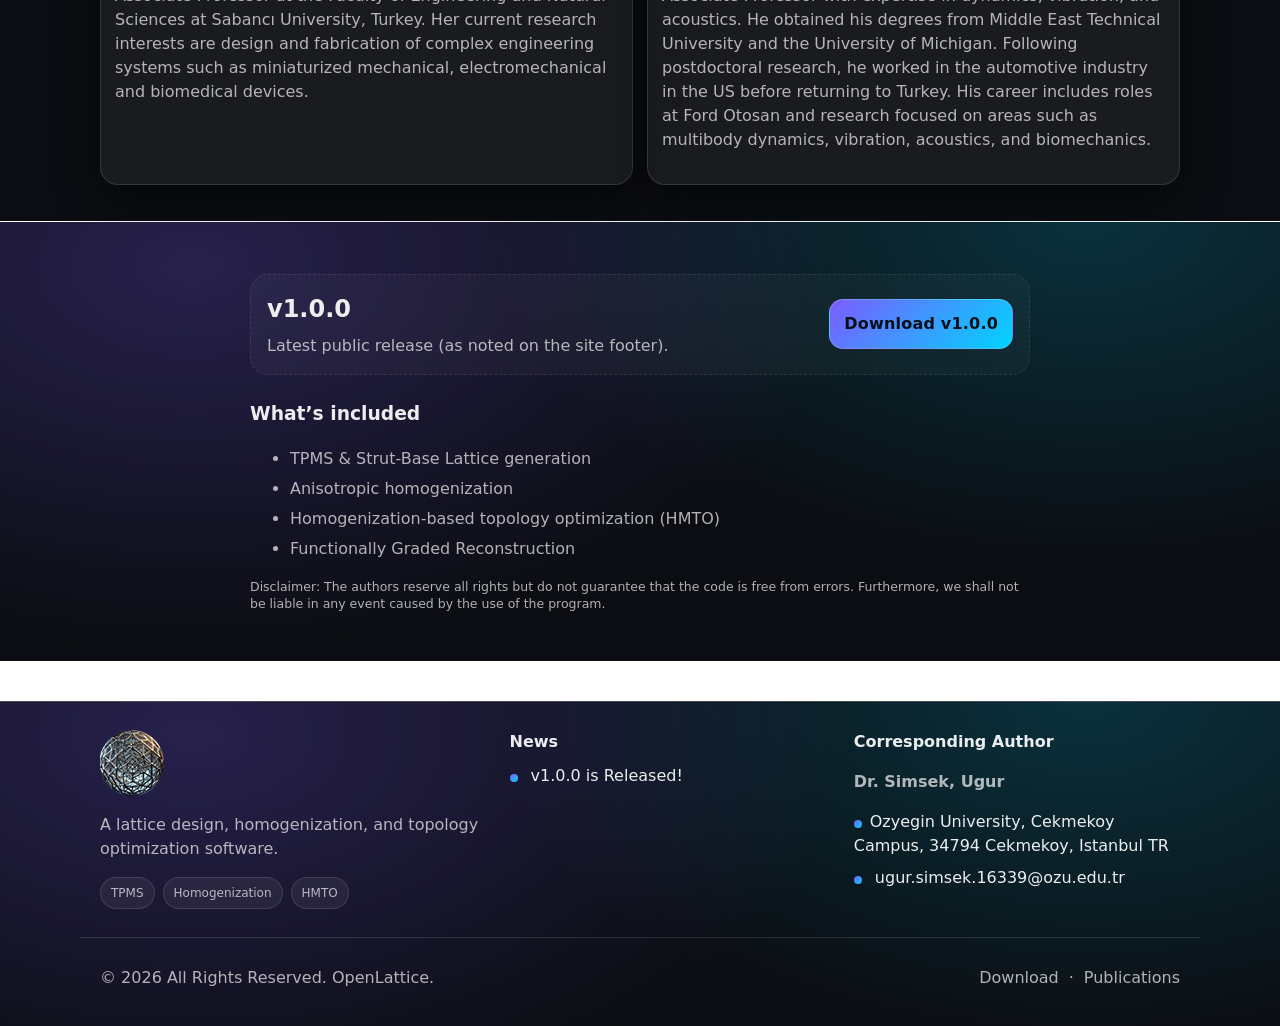
==== commit bc0d0e75: "fix index" ====
--- a/index.html
+++ b/index.html
@@ -237,10 +237,14 @@
                         <span class="badge">Contact</span>
                         <span class="muted tiny">Corresponding author</span>
                     </div>
-                    <p class="muted"><strong>Dr. Simsek, Ugur</strong><br/>Ozyegin University, Cekmekoy Campus Nisantepe
-                        Mah. Orman Sok. No: 34794 Cekmekoy, Istanbul TR<br/>
-                        <a href="mailto:ugur.simsek.16339@ozu.edu.tr">ugur.simsek.16339@ozu.edu.tr</a>
+                    <p class="muted"><strong>Dr. Simsek, Ugur</strong>
                     </p>
+                    <ul class="list">
+                        <li><span class="dot"></span>Ozyegin University, Cekmekoy Campus, 34794 Cekmekoy, Istanbul TR
+                        </li>
+                        <li><span class="dot"></span> <a
+                                href="mailto:ugur.simsek.16339@ozu.edu.tr">ugur.simsek.16339@ozu.edu.tr</a></li>
+                    </ul>
                 </div>
             </div>
         </div>
@@ -307,11 +311,9 @@
                         <h3>Collaboration-friendly</h3>
                         <p class="muted">
                             The team is open to sharing the source codes with other researchers or research groups
-                            for
-                            collaboration purposes. This openness fosters collaboration, allowing for continuous
-                            improvement
-                            and adaptation of the software to meet the evolving needs of the academic and research
-                            communities.
+                            for collaboration purposes. This openness fosters collaboration, allowing for continuous
+                            improvement and adaptation of the software to meet the evolving needs of the academic and
+                            research communities.
                         </p>
 
                     </div>
@@ -1121,7 +1123,7 @@
             <div class="brand footer-brand">
                 <img alt="OpenLattice logo" class="logo" data-fallback="mark" src="images/logo.png"/>
             </div>
-            <p class="muted">A lattice design, homogenization, and optimization application.</p>
+            <p class="muted">A lattice design, homogenization, and topology optimization software.</p>
             <div class="pill-row">
                 <span class="pill">TPMS</span>
                 <span class="pill">Homogenization</span>
@@ -1140,7 +1142,8 @@
             <h3>Corresponding Author</h3>
             <p class="muted"><strong>Dr. Simsek, Ugur</strong></p>
             <ul class="list">
-                <li><span class="dot"></span> Ann Arbor, MI, USA</li>
+                <li><span class="dot"></span>Ozyegin University, Cekmekoy Campus, 34794 Cekmekoy, Istanbul TR
+                </li>
                 <li><span class="dot"></span> <a
                         href="mailto:ugur.simsek.16339@ozu.edu.tr">ugur.simsek.16339@ozu.edu.tr</a></li>
             </ul>
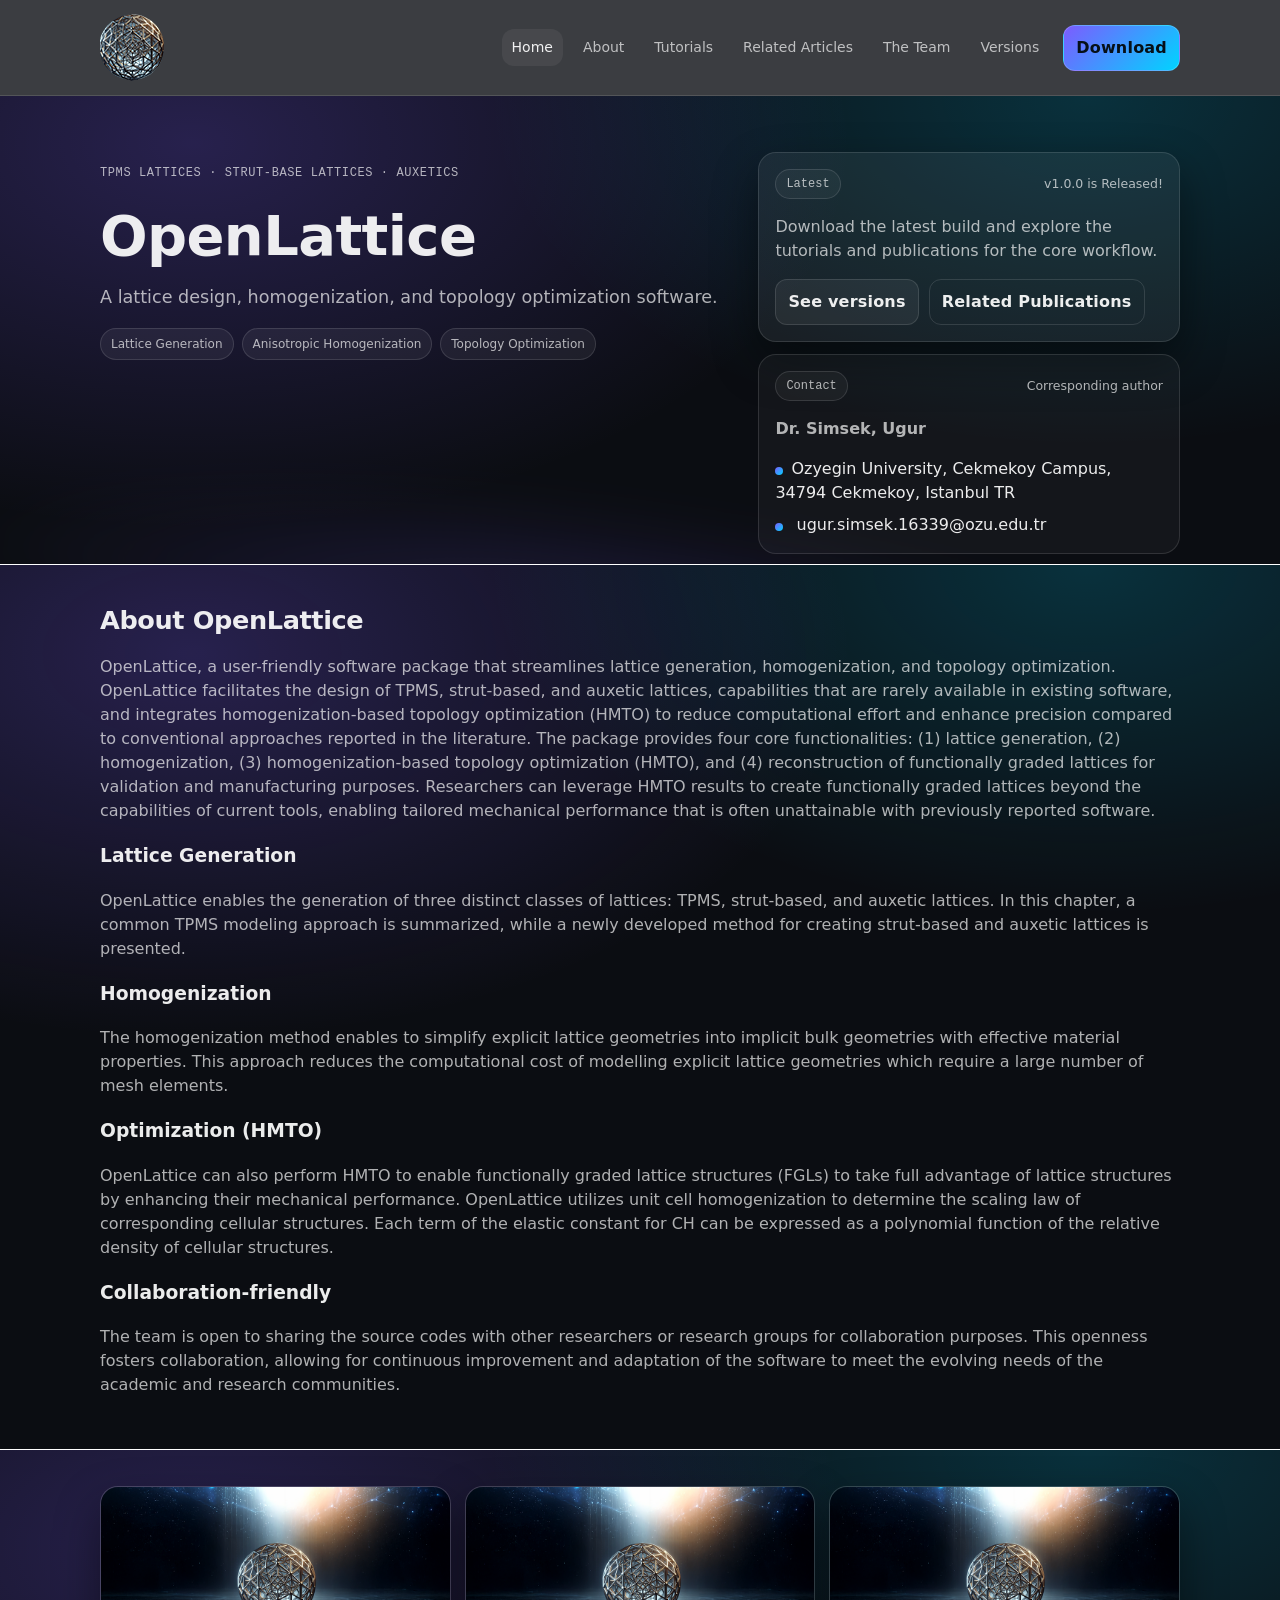
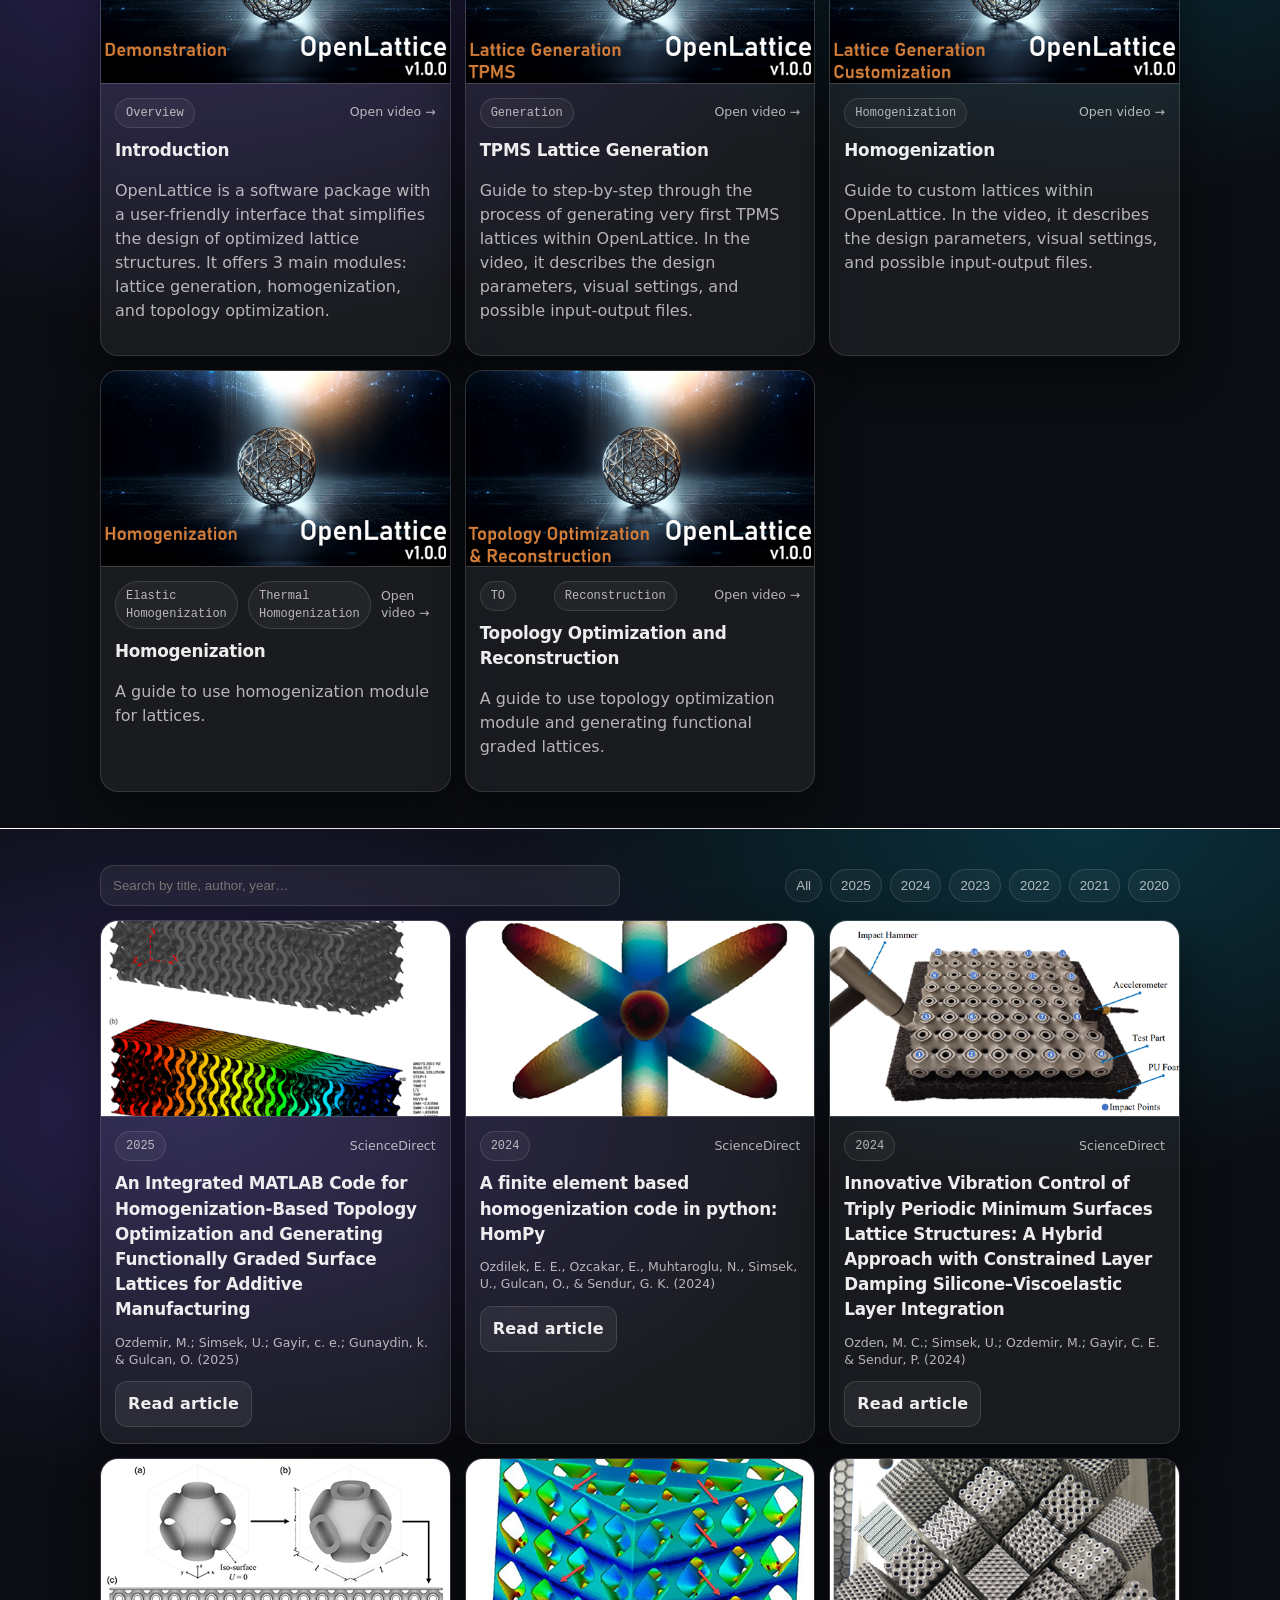
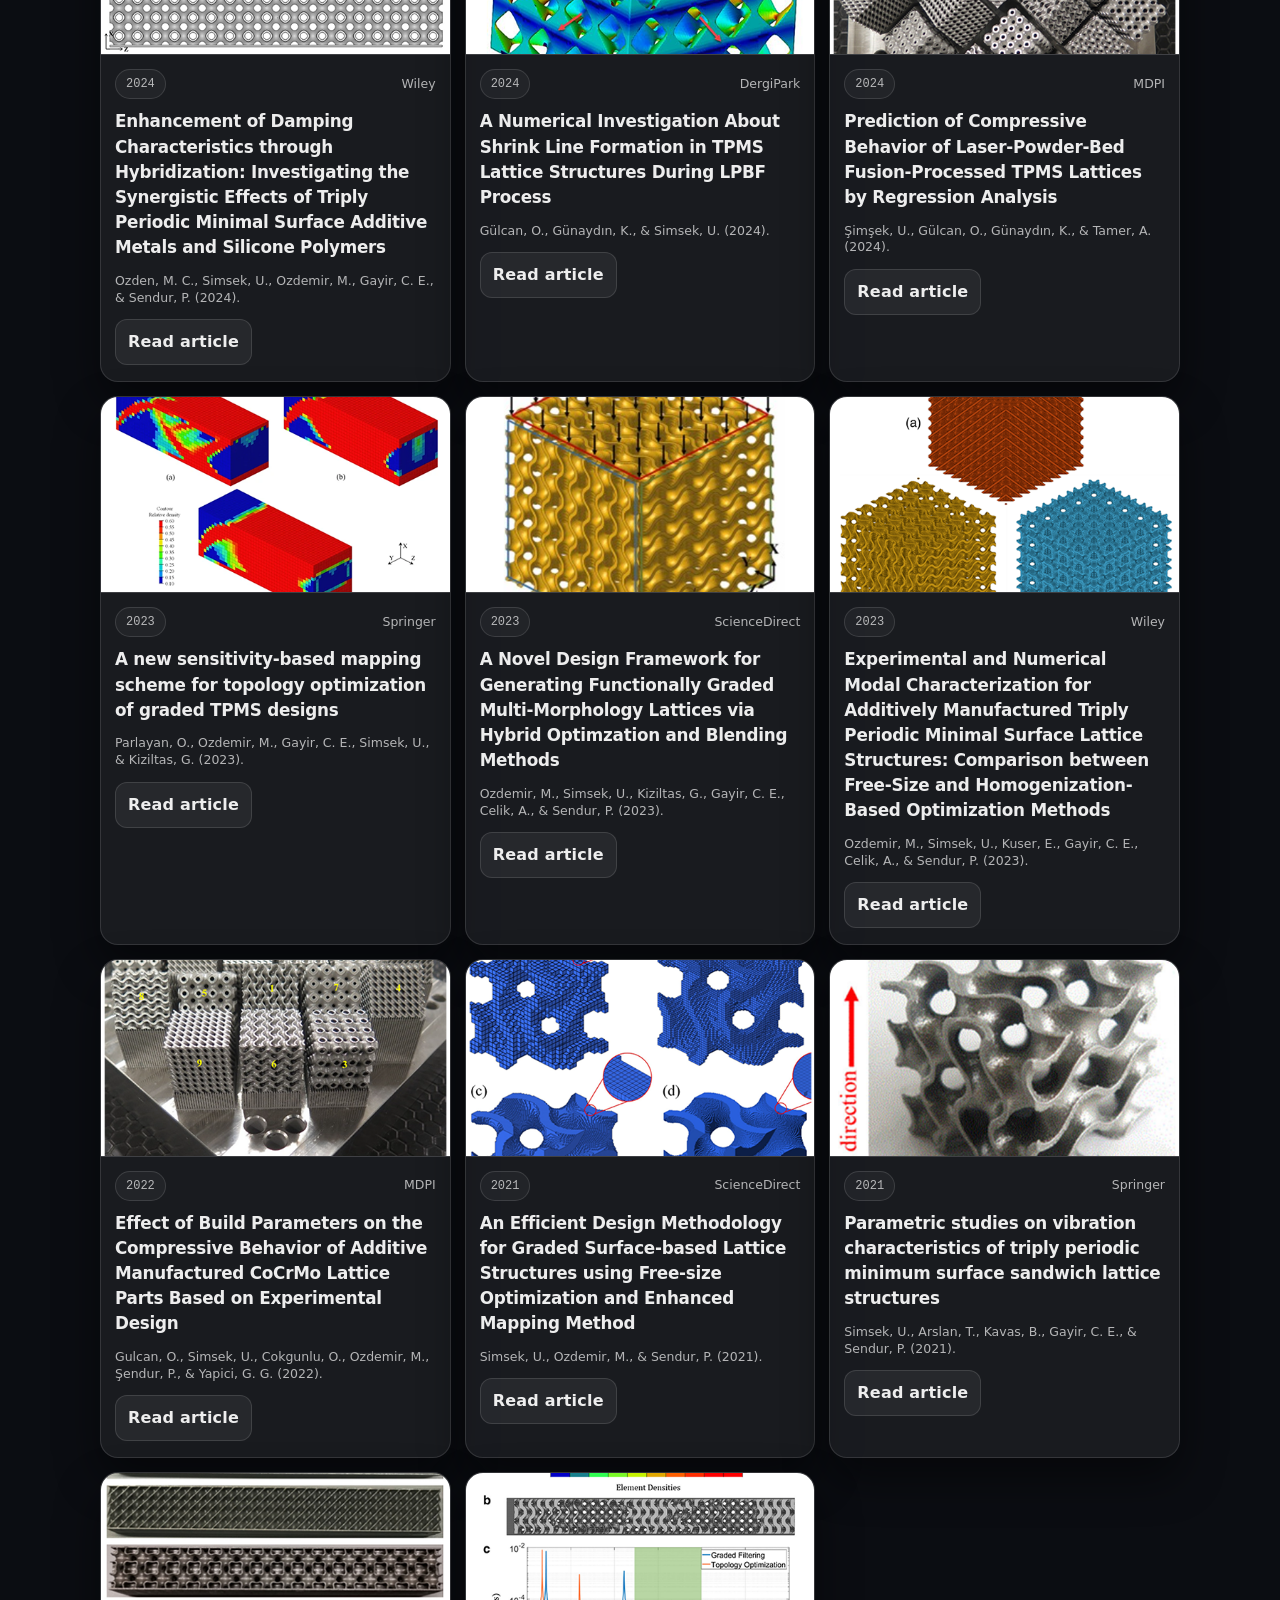
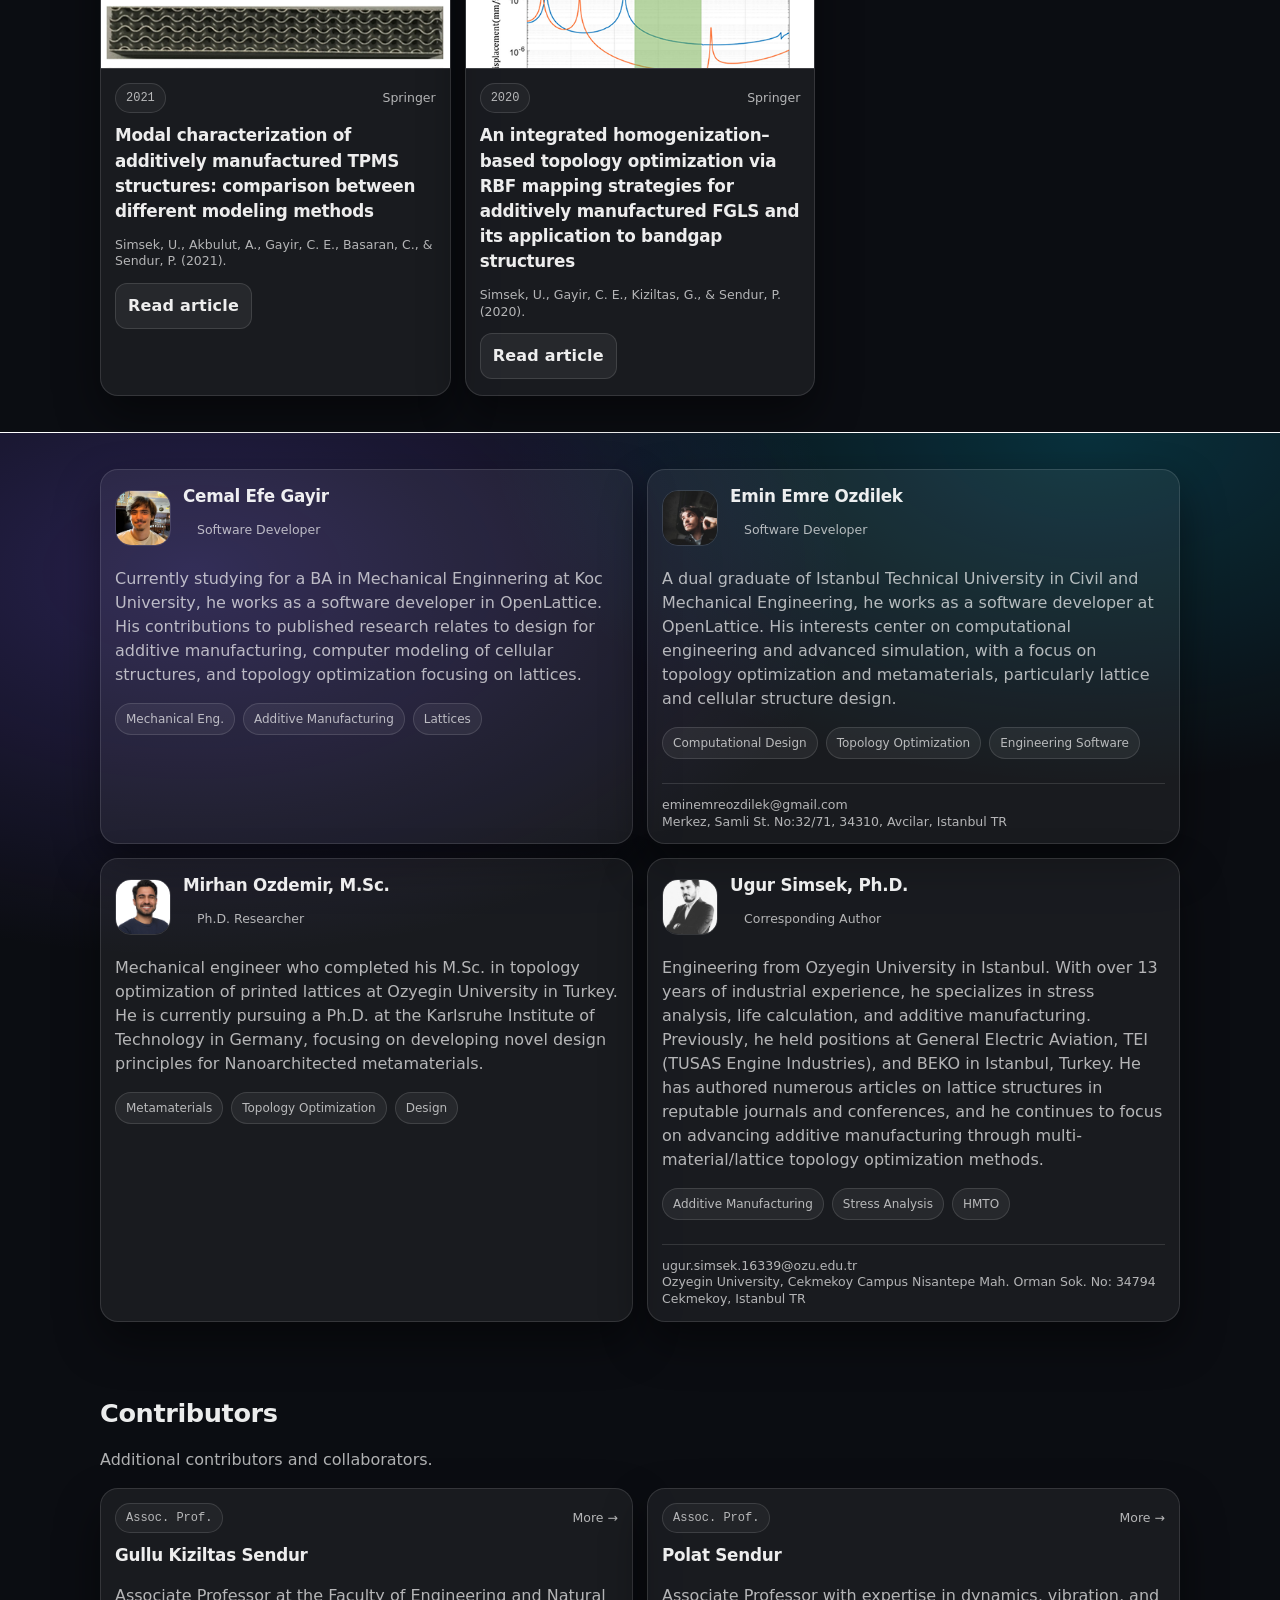
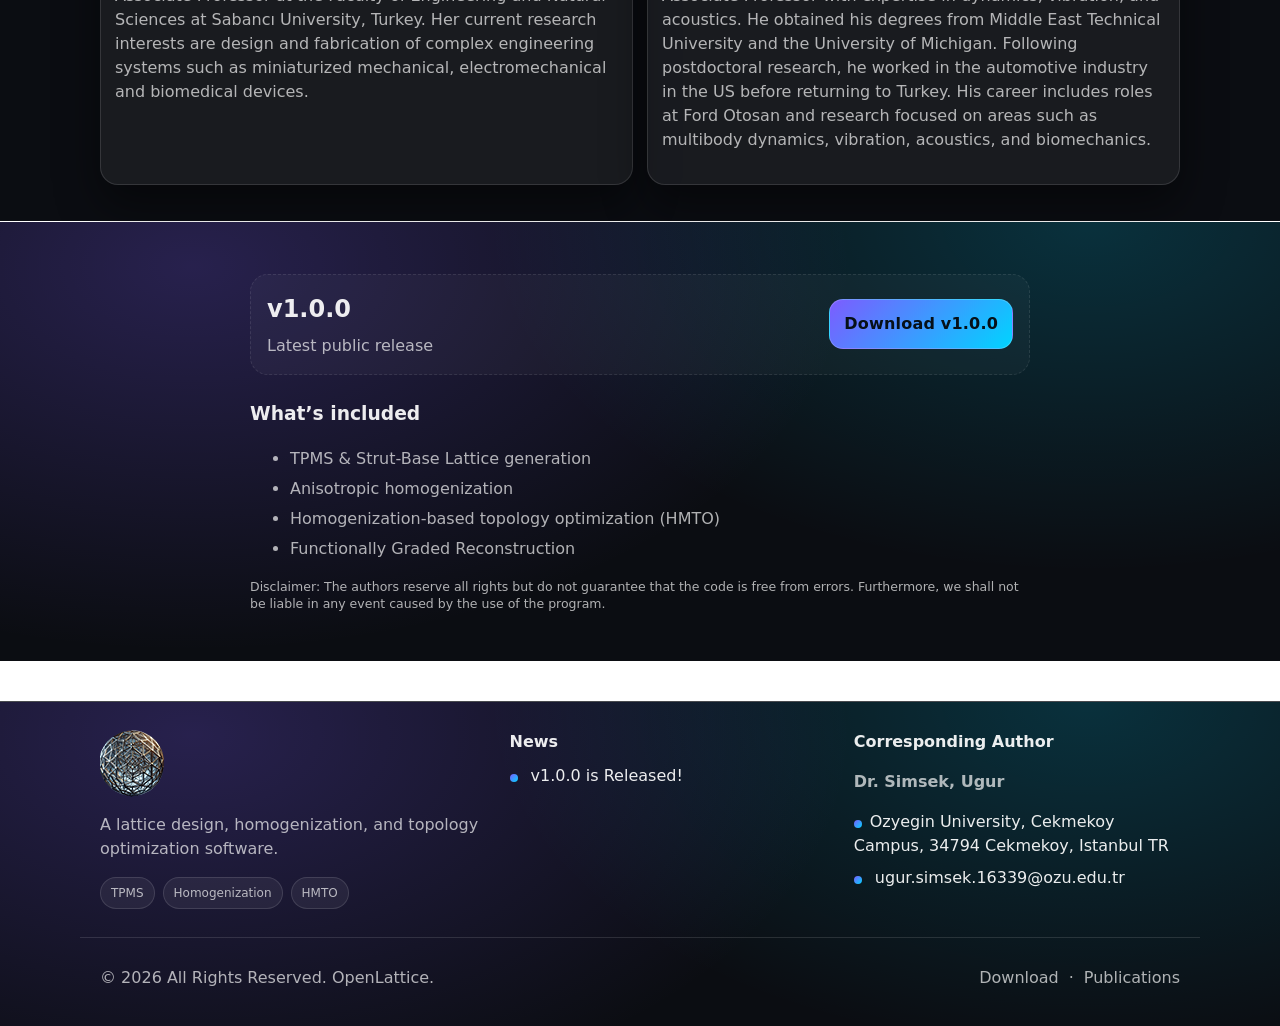
==== commit 6bba8f50: "small fix" ====
--- a/index.html
+++ b/index.html
@@ -1090,8 +1090,7 @@
                     <div class="callout">
                         <div>
                             <h2 style="margin:0">v1.0.0</h2>
-                            <p class="muted" style="margin-top:.4rem">Latest public release (as noted on the site
-                                footer).</p>
+                            <p class="muted" style="margin-top:.4rem">Latest public release</p>
                         </div>
                         <a class="btn btn-primary"
                            href="https://drive.google.com/drive/folders/1gREuPsOYKE9VTF8F9dK5JFAYSdkSBlb2?usp=sharing"
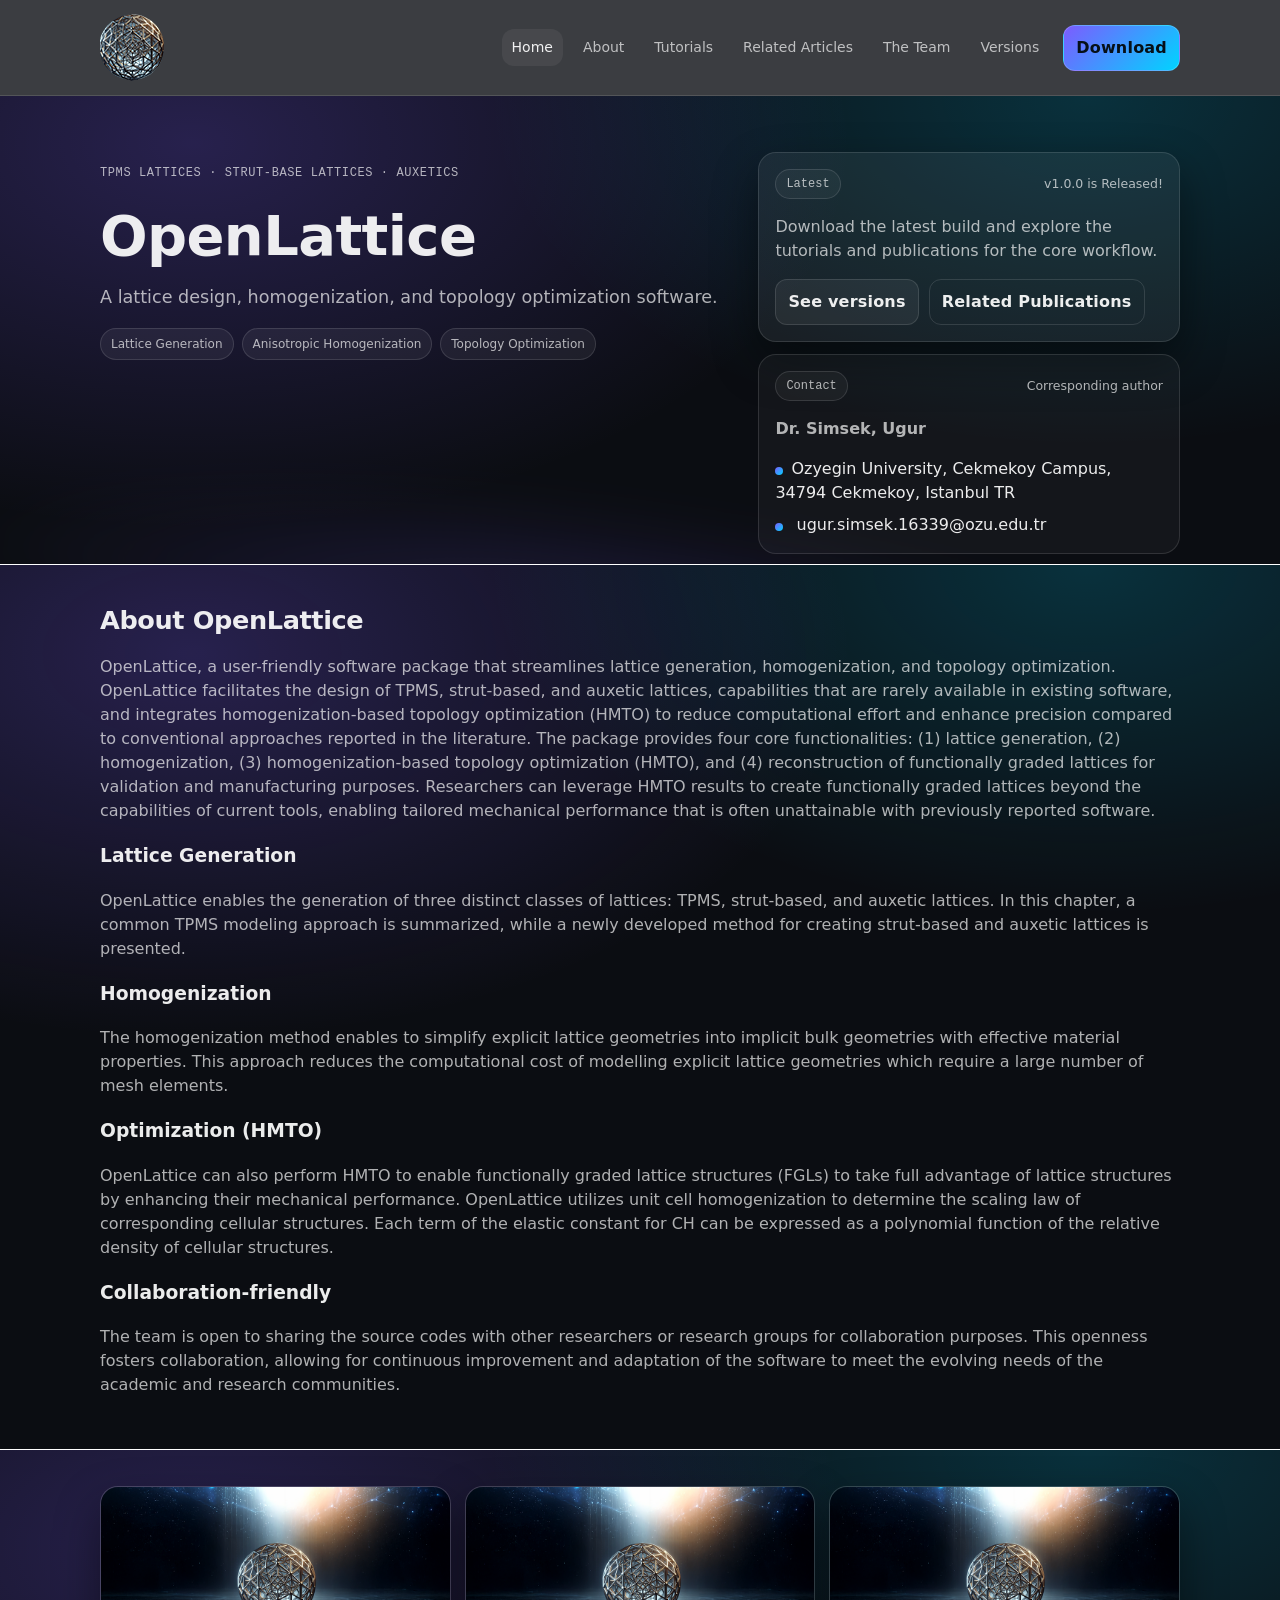
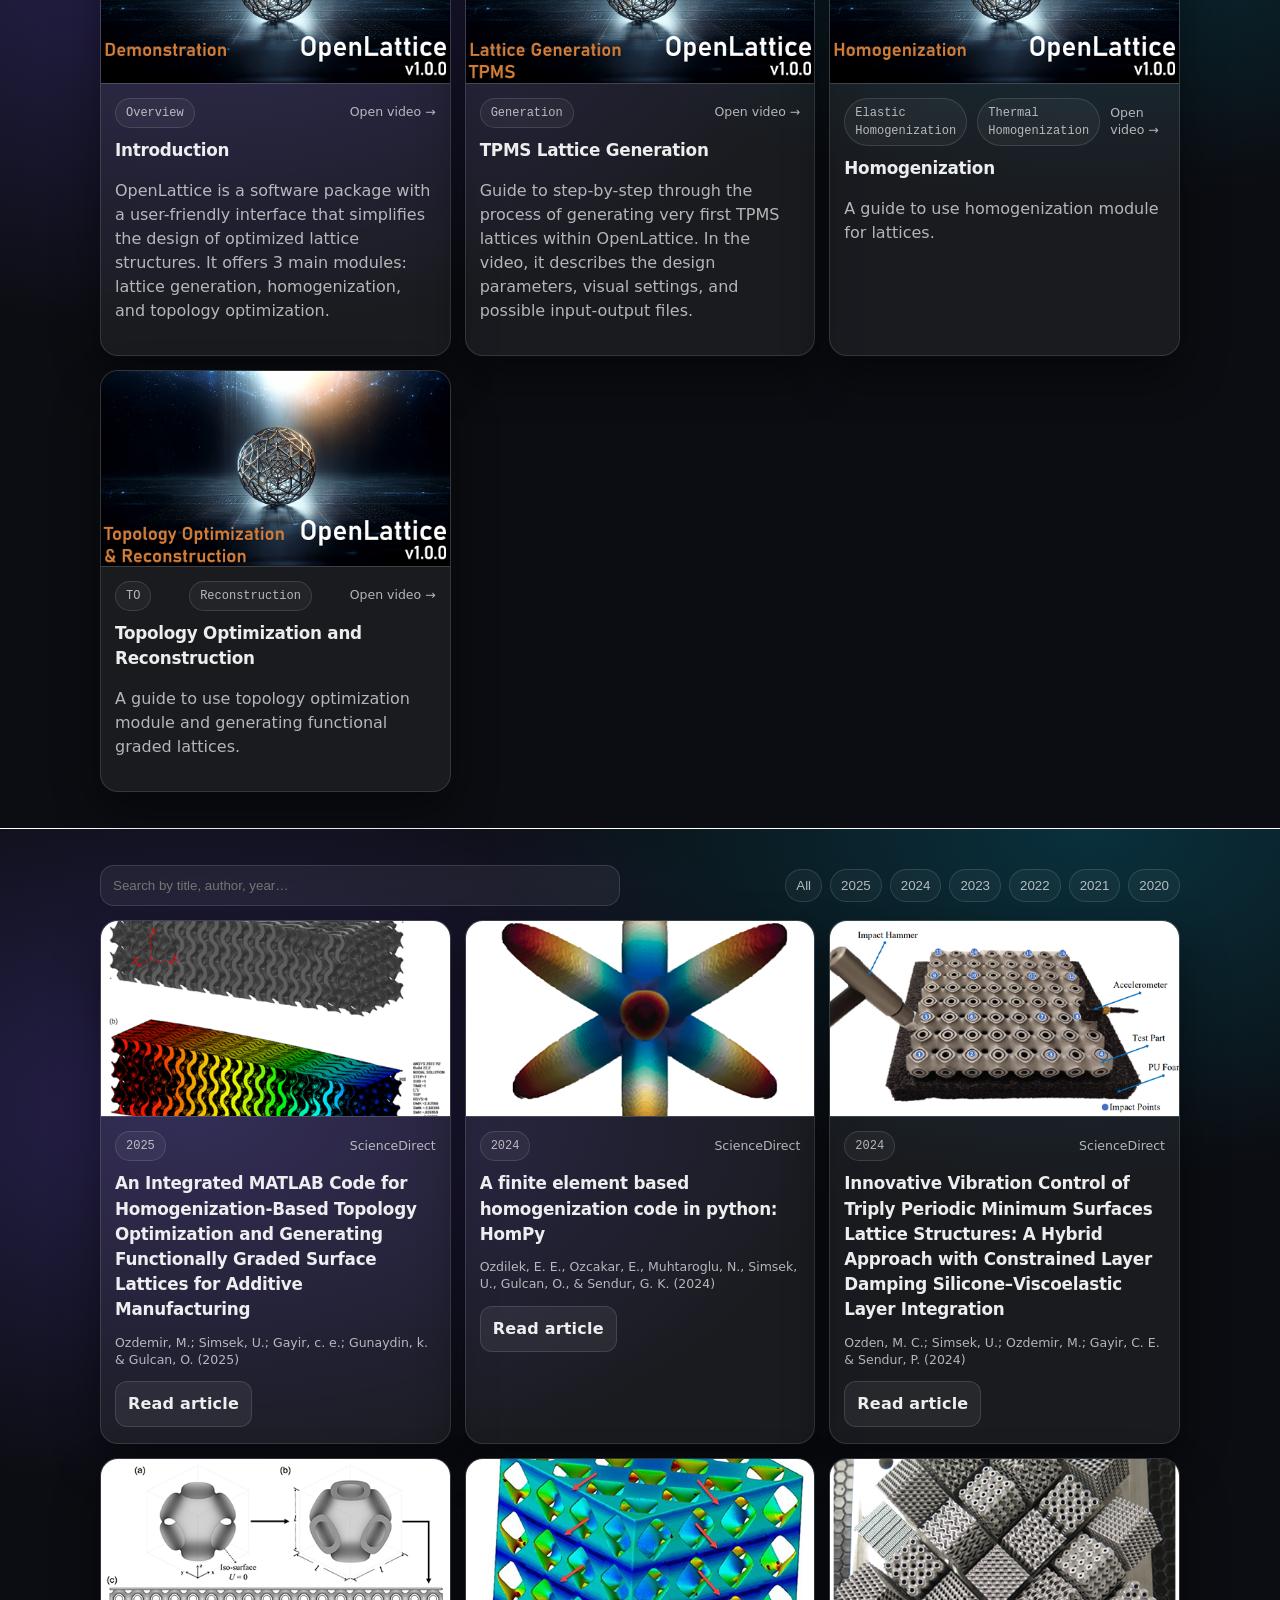
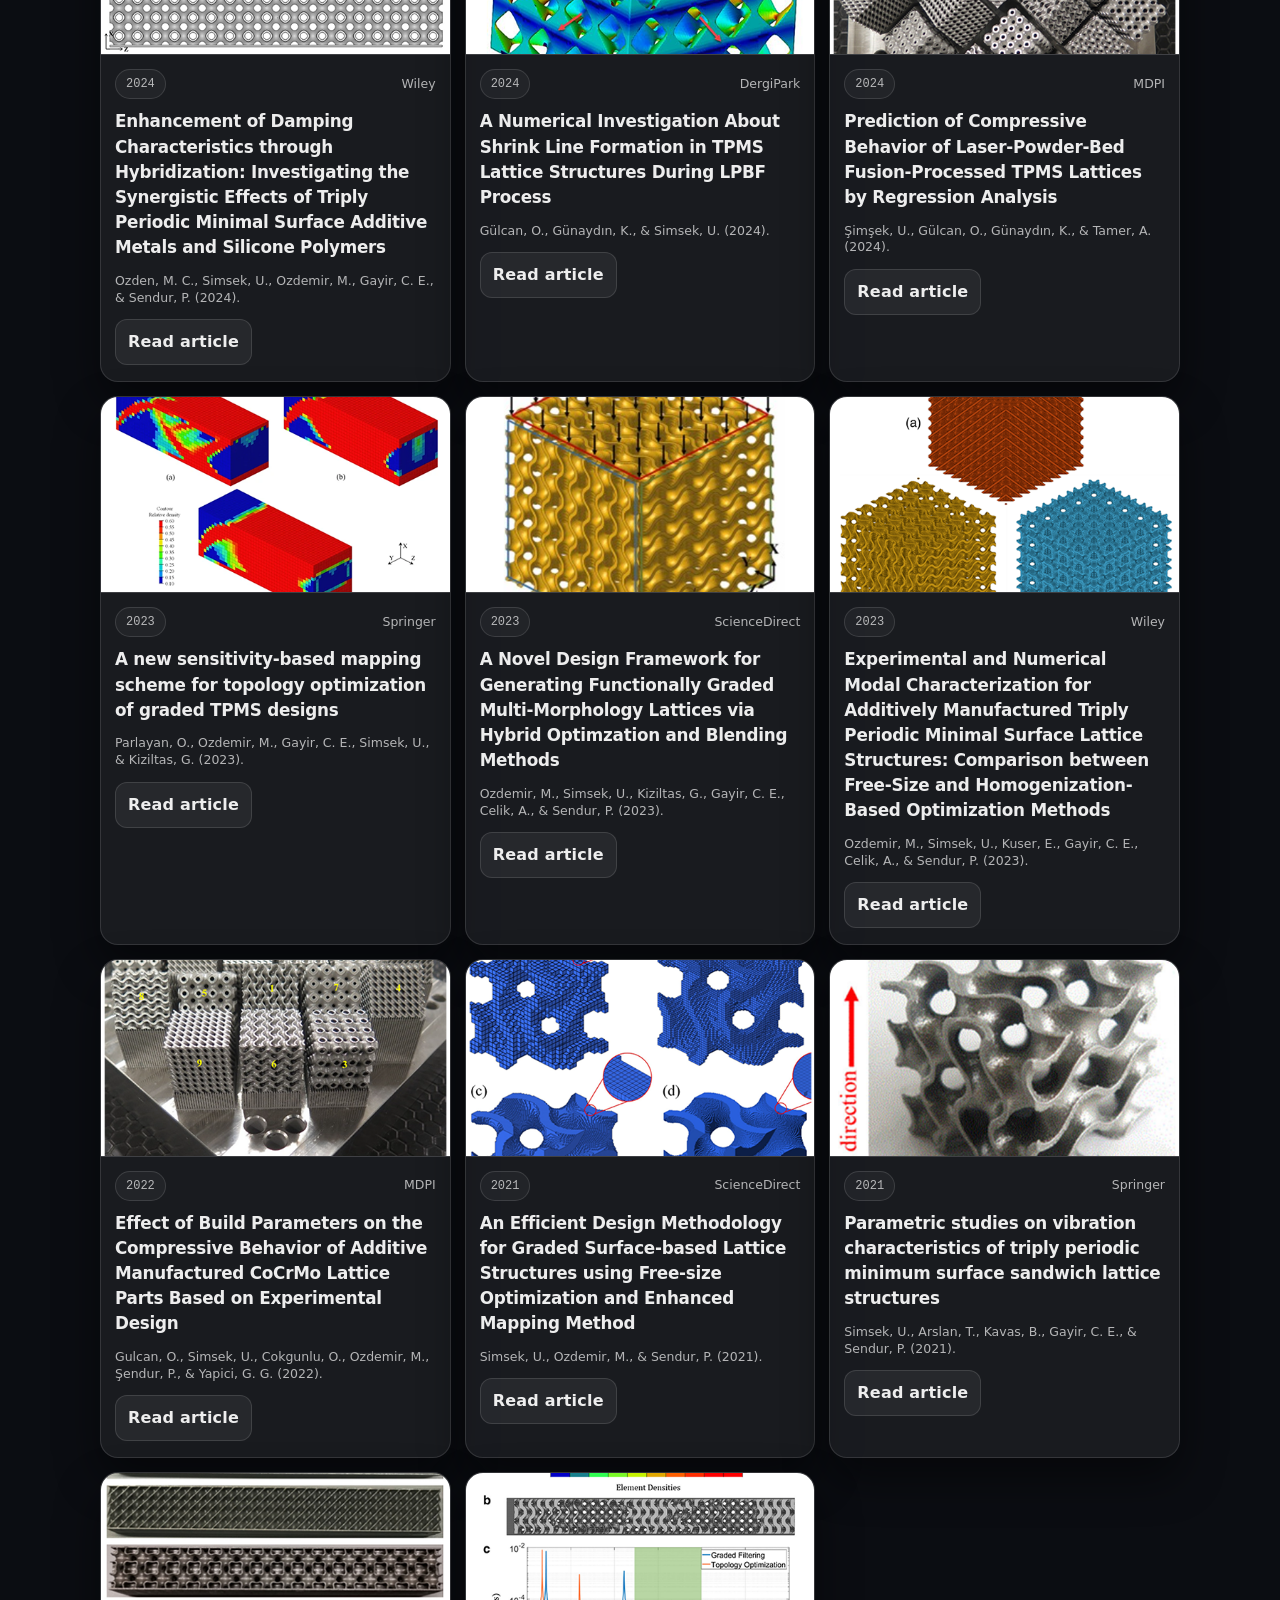
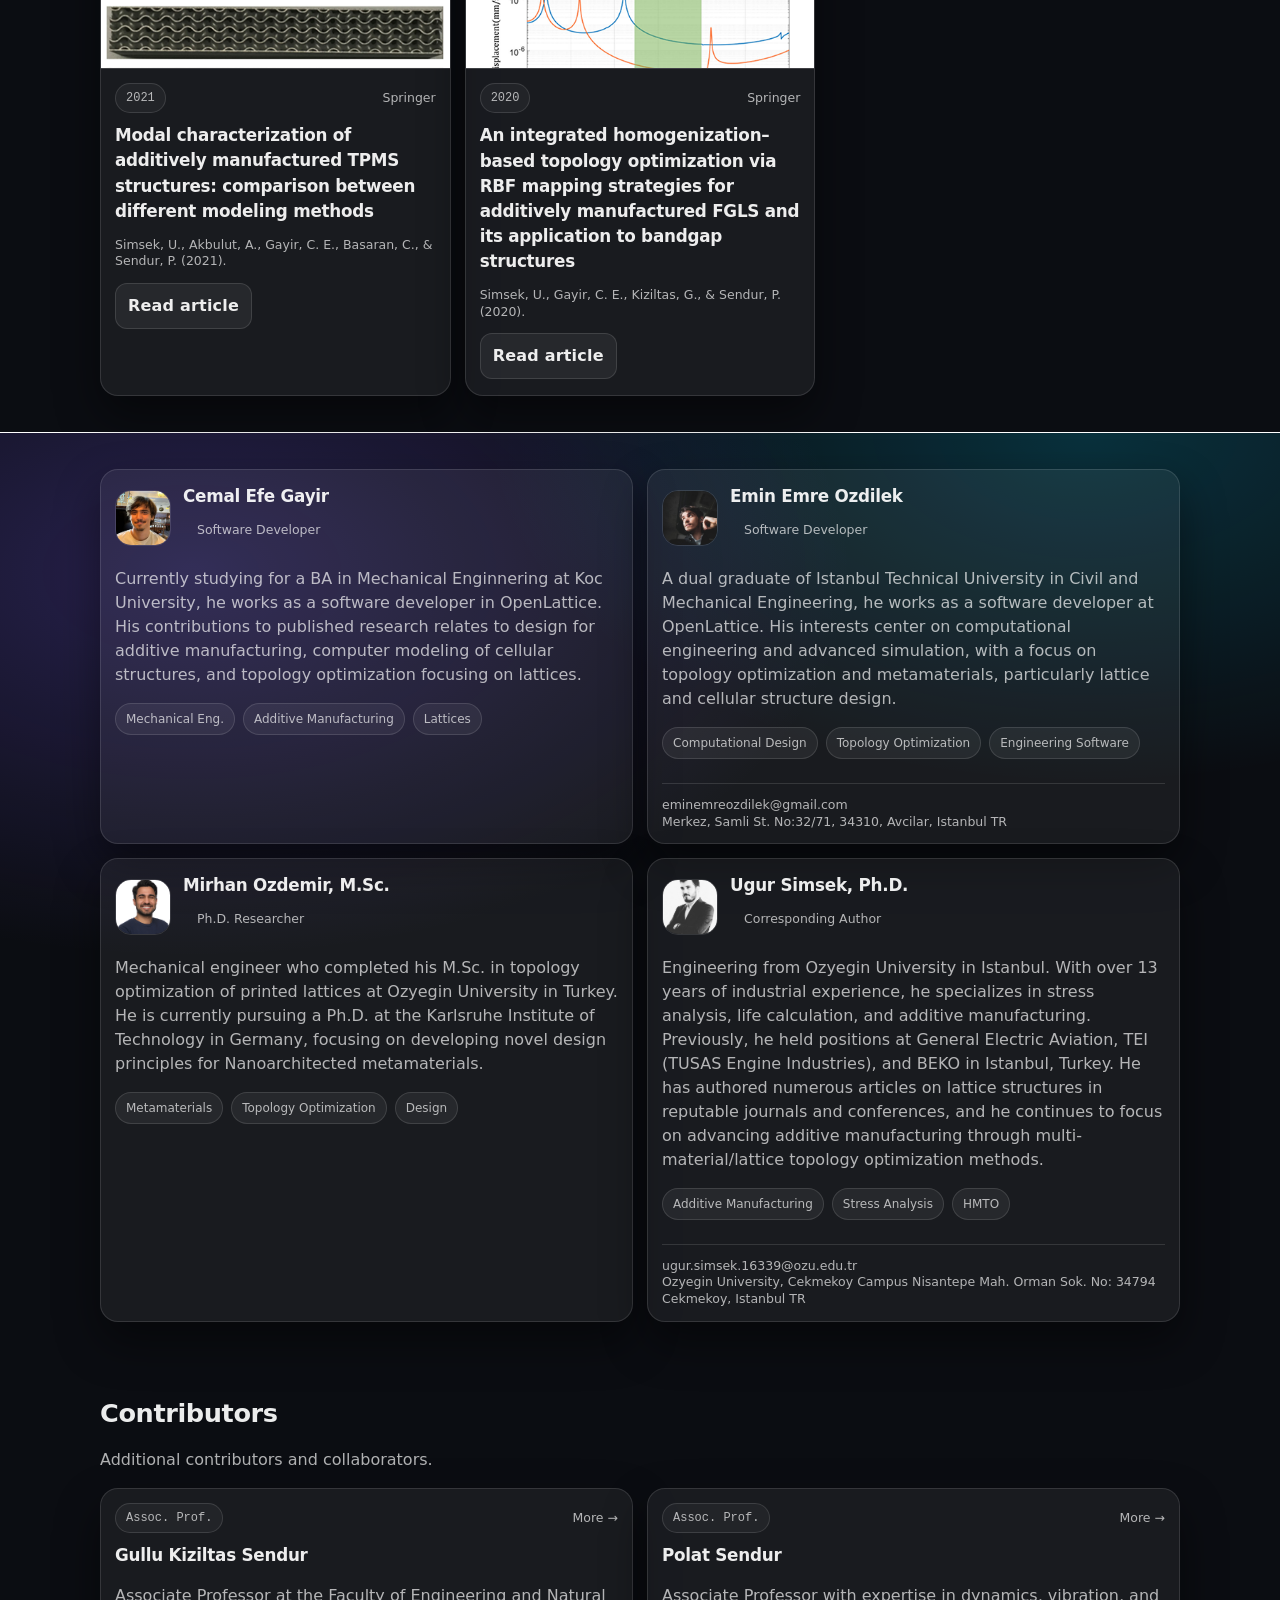
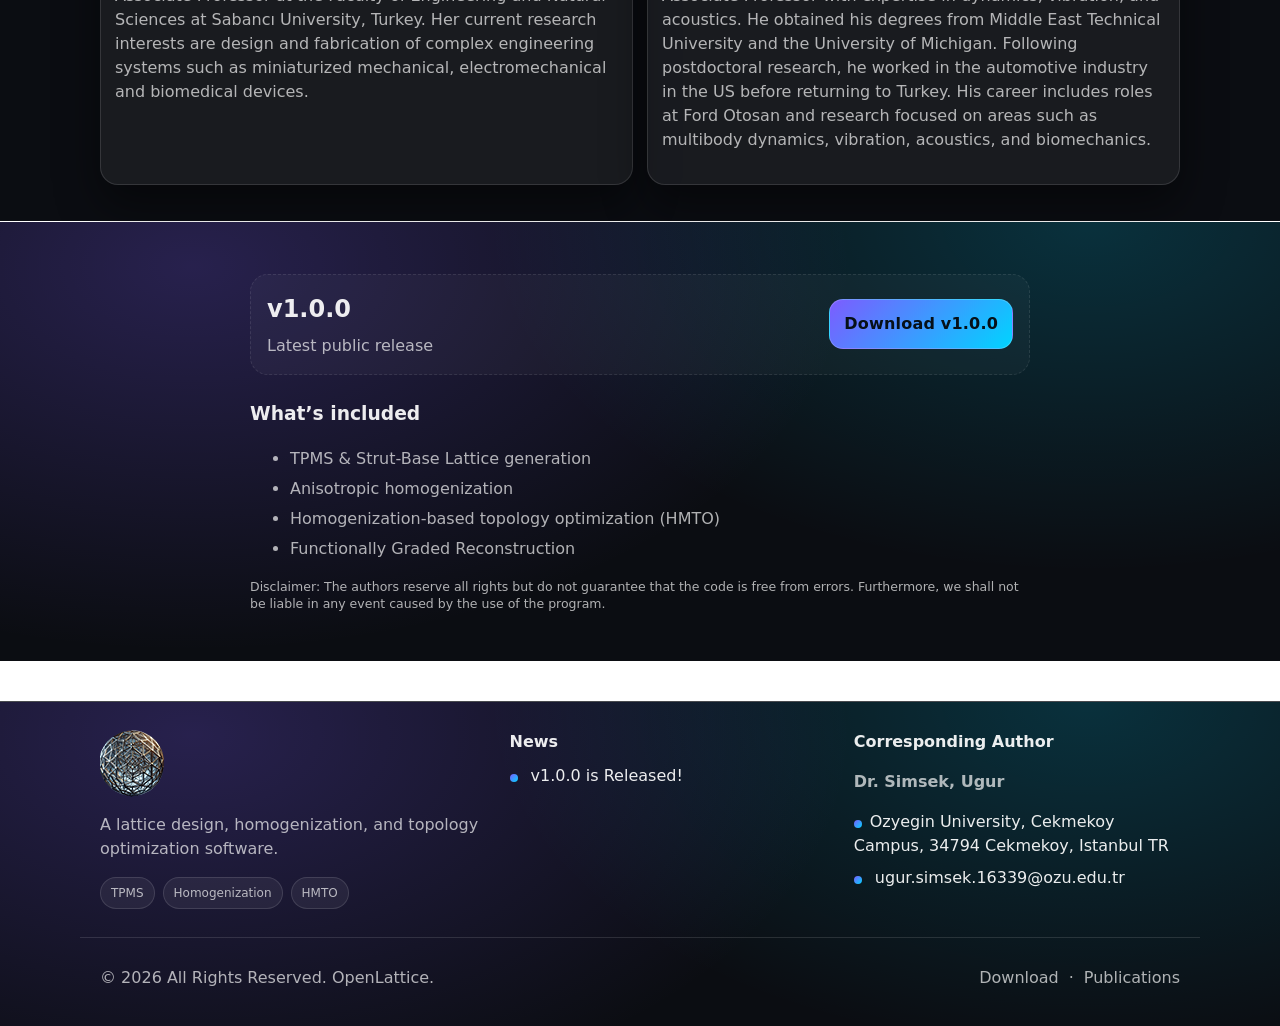
==== commit 6d735890: "add video links" ====
--- a/index.html
+++ b/index.html
@@ -342,7 +342,7 @@
 
                         <article class="card">
                             <a class="card-media"
-                               href="https://drive.google.com/file/d/1IDa3PF3_bgasj7RV96zUw2UwHaKQkHKO/view?usp=drive_link"
+                               href="https://drive.google.com/file/d/1EEl8gaHJxxmdqeR_3mqHklYLP59Zi4To/view?usp=sharing"
                                target="_blank" rel="noreferrer">
                                 <img src="images/tutorials/Tutorial-1-demo.png" alt="Introduction thumbnail">
                             </a>
@@ -350,7 +350,7 @@
                                 <div class="card-top">
                                     <span class="badge">Overview</span>
                                     <a class="muted tiny"
-                                       href="https://drive.google.com/file/d/1IDa3PF3_bgasj7RV96zUw2UwHaKQkHKO/view?usp=drive_link"
+                                       href="https://drive.google.com/file/d/1EEl8gaHJxxmdqeR_3mqHklYLP59Zi4To/view?usp=sharing"
                                        target="_blank" rel="noreferrer">Open video →</a>
                                 </div>
                                 <h3 class="card-title">Introduction</h3>
@@ -365,7 +365,7 @@
 
                         <article class="card">
                             <a class="card-media"
-                               href="https://drive.google.com/file/d/1Srn9Q59AmMG2nuT-NOQtyXHhm6HNbdxq/view?usp=drive_link"
+                               href="https://drive.google.com/file/d/1I6IEVKipvw6ZZ39MI9TYapkNTYcw_QXU/view?usp=sharing"
                                target="_blank" rel="noreferrer">
                                 <img src="images/tutorials/Tutorial-2-latticegenerationntpms.png"
                                      alt="TPMS Lattice Generation thumbnail">
@@ -374,7 +374,7 @@
                                 <div class="card-top">
                                     <span class="badge">Generation</span>
                                     <a class="muted tiny"
-                                       href="https://drive.google.com/file/d/1Srn9Q59AmMG2nuT-NOQtyXHhm6HNbdxq/view?usp=drive_link"
+                                       href="https://drive.google.com/file/d/1I6IEVKipvw6ZZ39MI9TYapkNTYcw_QXU/view?usp=sharing"
                                        target="_blank" rel="noreferrer">Open video →</a>
                                 </div>
                                 <h3 class="card-title">TPMS Lattice Generation</h3>
@@ -389,30 +389,7 @@
 
                         <article class="card">
                             <a class="card-media"
-                               href="https://drive.google.com/file/d/1-3_PxZrdZ8cCVgVgAwj5nIq9VIFNqQeg/view?usp=drive_link"
-                               target="_blank" rel="noreferrer">
-                                <img src="images/tutorials/Tutorial-3-latticegenerationstrutbased.png"
-                                     alt="Homogenization thumbnail">
-                            </a>
-                            <div class="card-body">
-                                <div class="card-top">
-                                    <span class="badge">Homogenization</span>
-                                    <a class="muted tiny"
-                                       href="https://drive.google.com/file/d/1-3_PxZrdZ8cCVgVgAwj5nIq9VIFNqQeg/view?usp=drive_link"
-                                       target="_blank" rel="noreferrer">Open video →</a>
-                                </div>
-                                <h3 class="card-title">Homogenization</h3>
-                                <p class="muted">
-                                    Guide to custom lattices within OpenLattice. In the video, it describes the design
-                                    parameters,
-                                    visual settings, and possible input-output files.
-                                </p>
-                            </div>
-                        </article>
-
-                        <article class="card">
-                            <a class="card-media"
-                               href="https://drive.google.com/file/d/1-3_PxZrdZ8cCVgVgAwj5nIq9VIFNqQeg/view?usp=drive_link"
+                               href="https://drive.google.com/file/d/1tUpXdf9-t7CAEe69dSIT0b4XK_wN7UpN/view?usp=sharing"
                                target="_blank" rel="noreferrer">
                                 <img src="images/tutorials/Tutorial-4-homogenization.png"
                                      alt="Homogenization thumbnail">
@@ -422,7 +399,7 @@
                                     <span class="badge">Elastic Homogenization</span>
                                     <span class="badge">Thermal Homogenization</span>
                                     <a class="muted tiny"
-                                       href="https://drive.google.com/file/d/1-3_PxZrdZ8cCVgVgAwj5nIq9VIFNqQeg/view?usp=drive_link"
+                                       href="https://drive.google.com/file/d/1tUpXdf9-t7CAEe69dSIT0b4XK_wN7UpN/view?usp=sharing"
                                        target="_blank" rel="noreferrer">Open video →</a>
                                 </div>
                                 <h3 class="card-title">Homogenization</h3>
@@ -432,7 +409,7 @@
 
                         <article class="card">
                             <a class="card-media"
-                               href="https://drive.google.com/file/d/1-3_PxZrdZ8cCVgVgAwj5nIq9VIFNqQeg/view?usp=drive_link"
+                               href="https://drive.google.com/file/d/1rOgcTIiGuE8zovv2UIhms9967XhrX_HF/view?usp=sharing"
                                target="_blank" rel="noreferrer">
                                 <img src="images/tutorials/Tutorial-5-topologyoptimizationandreconstruction.png"
                                      alt="Homogenization thumbnail">
@@ -442,7 +419,7 @@
                                     <span class="badge">TO</span>
                                     <span class="badge">Reconstruction</span>
                                     <a class="muted tiny"
-                                       href="https://drive.google.com/file/d/1-3_PxZrdZ8cCVgVgAwj5nIq9VIFNqQeg/view?usp=drive_link"
+                                       href="https://drive.google.com/file/d/1rOgcTIiGuE8zovv2UIhms9967XhrX_HF/view?usp=sharing"
                                        target="_blank" rel="noreferrer">Open video →</a>
                                 </div>
                                 <h3 class="card-title">Topology Optimization and Reconstruction</h3>
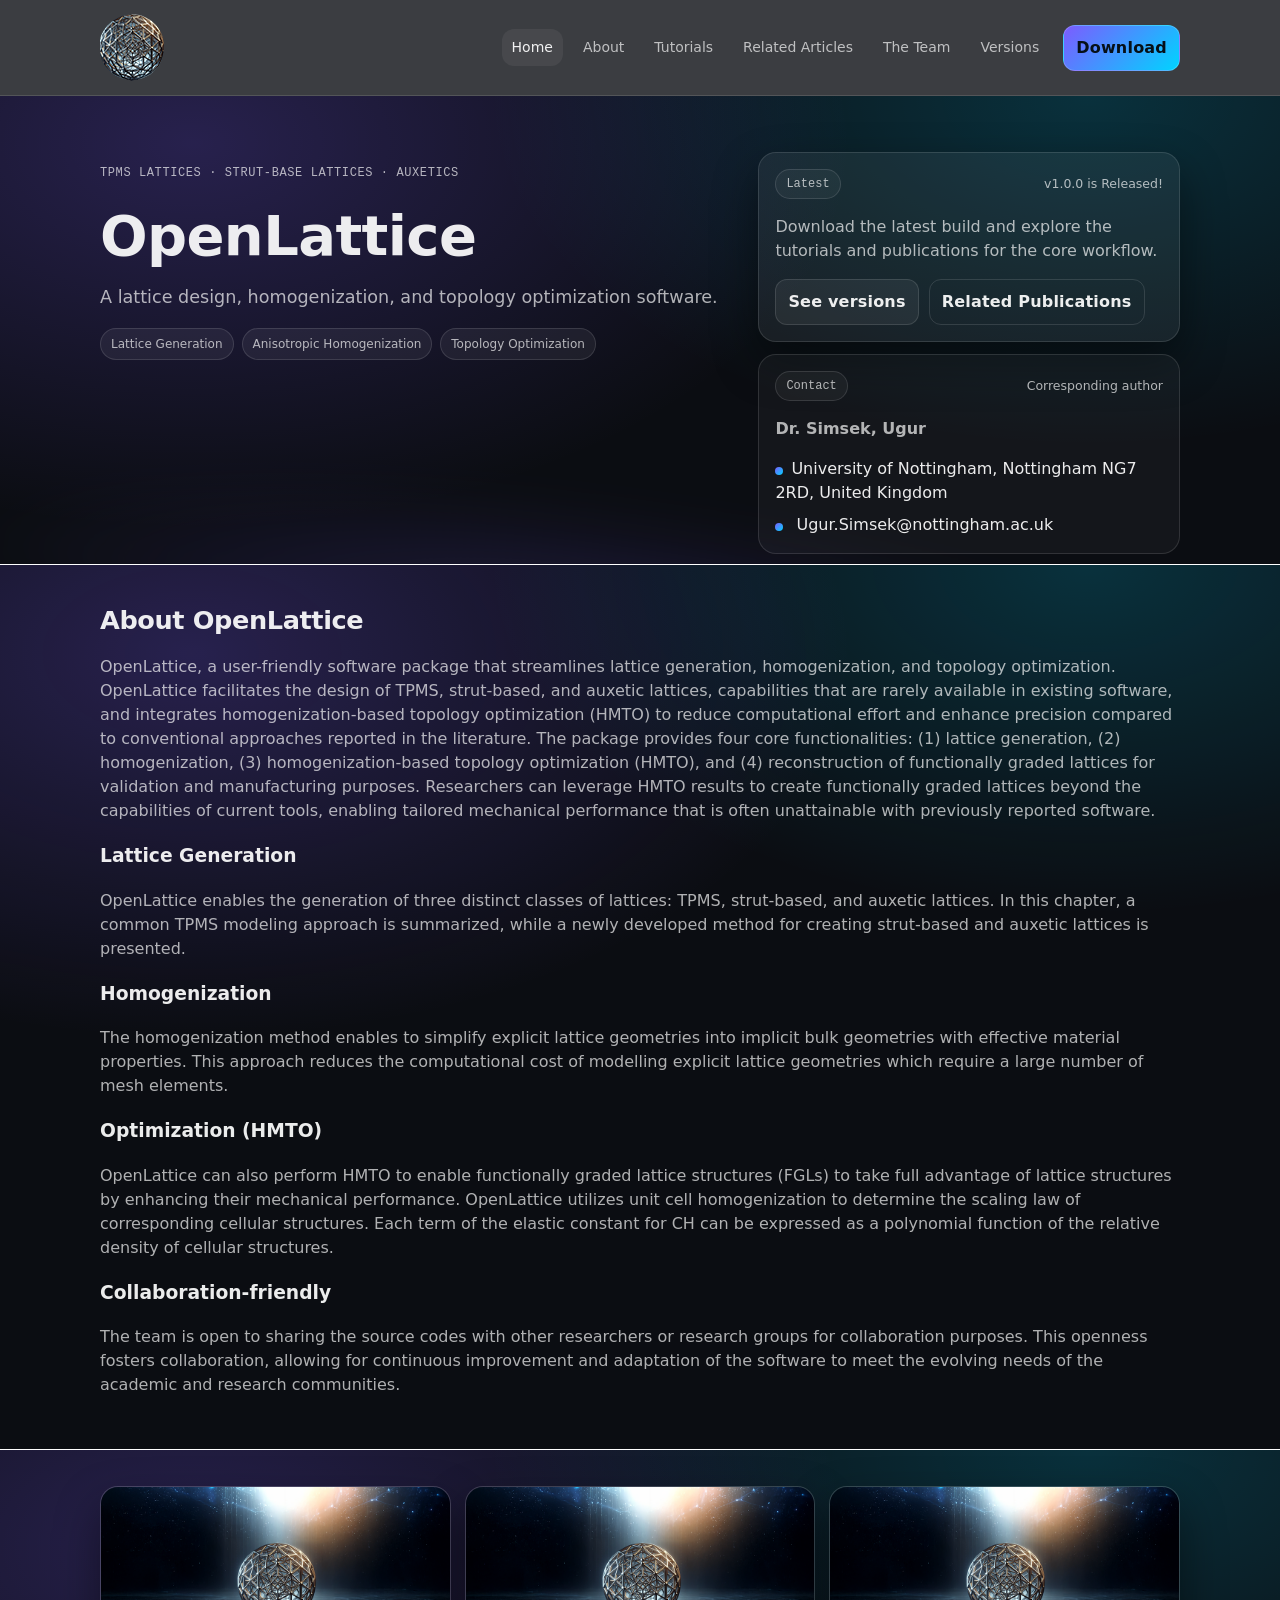
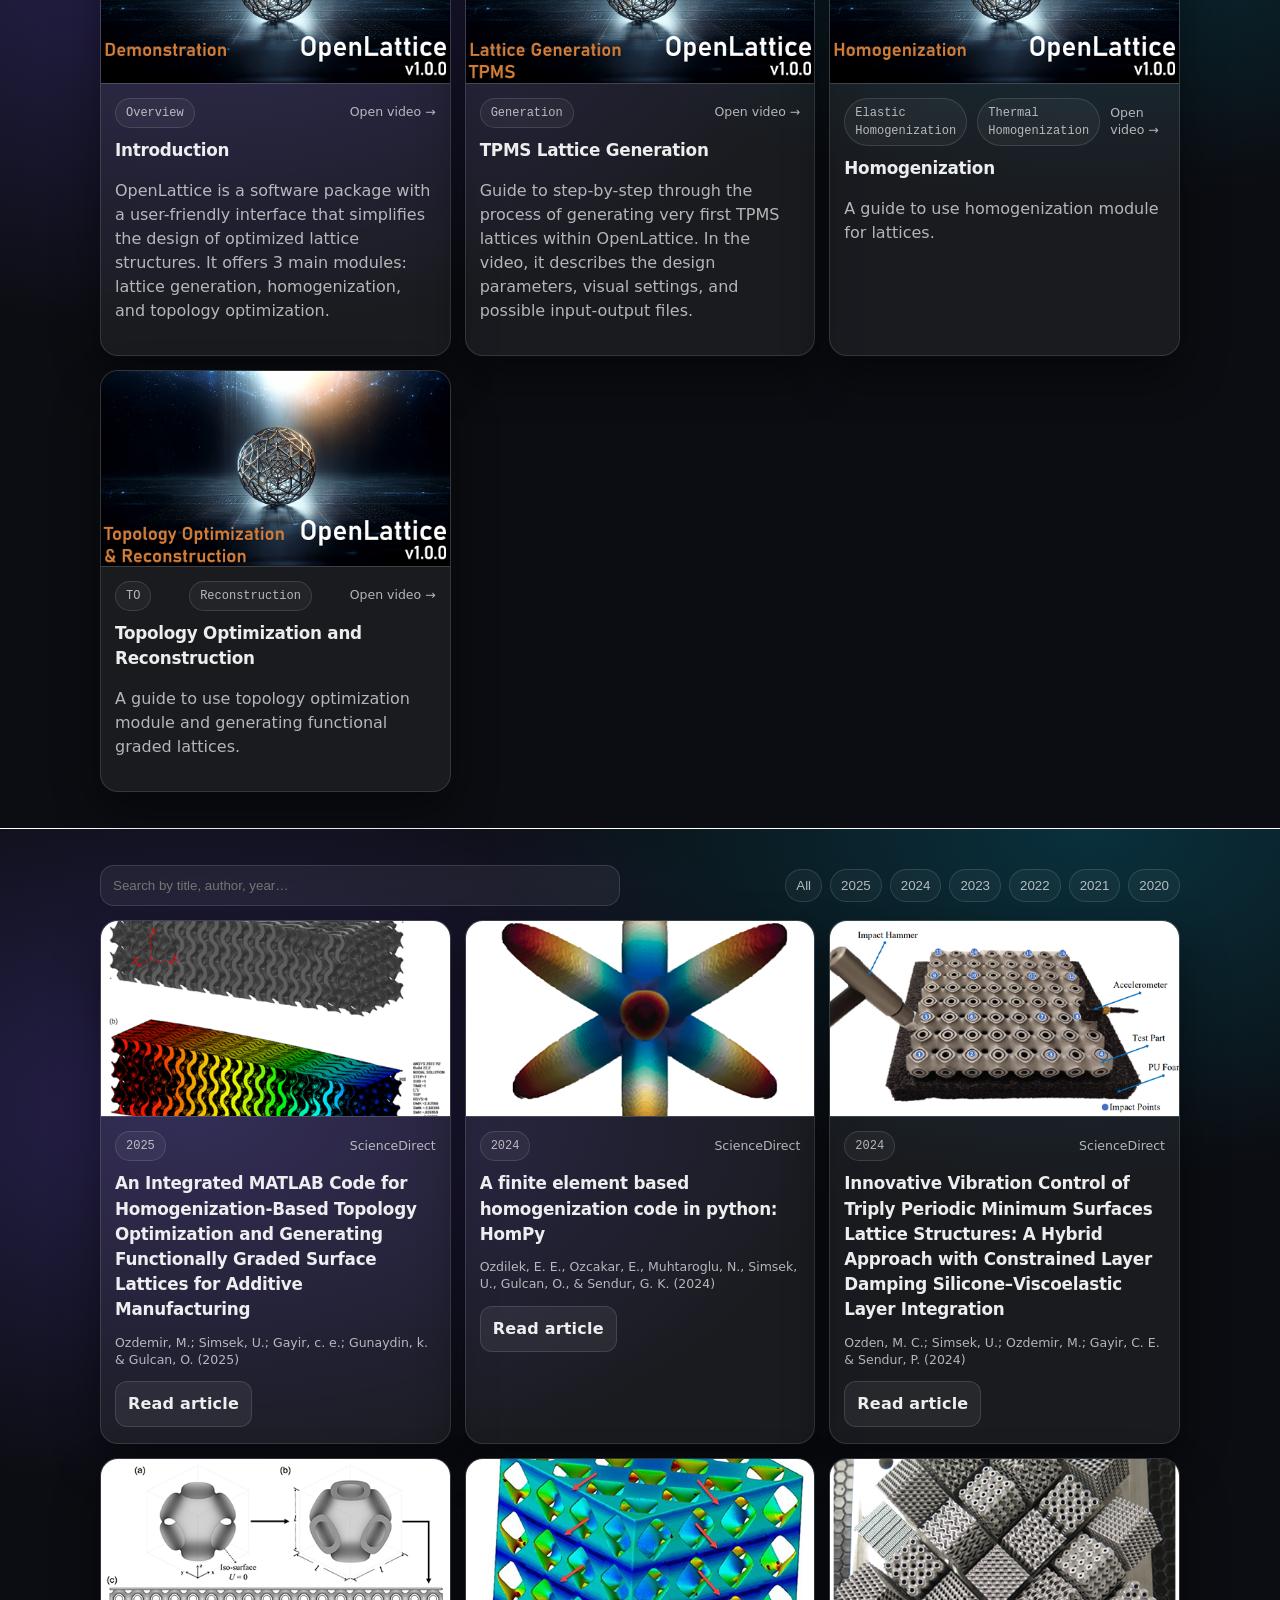
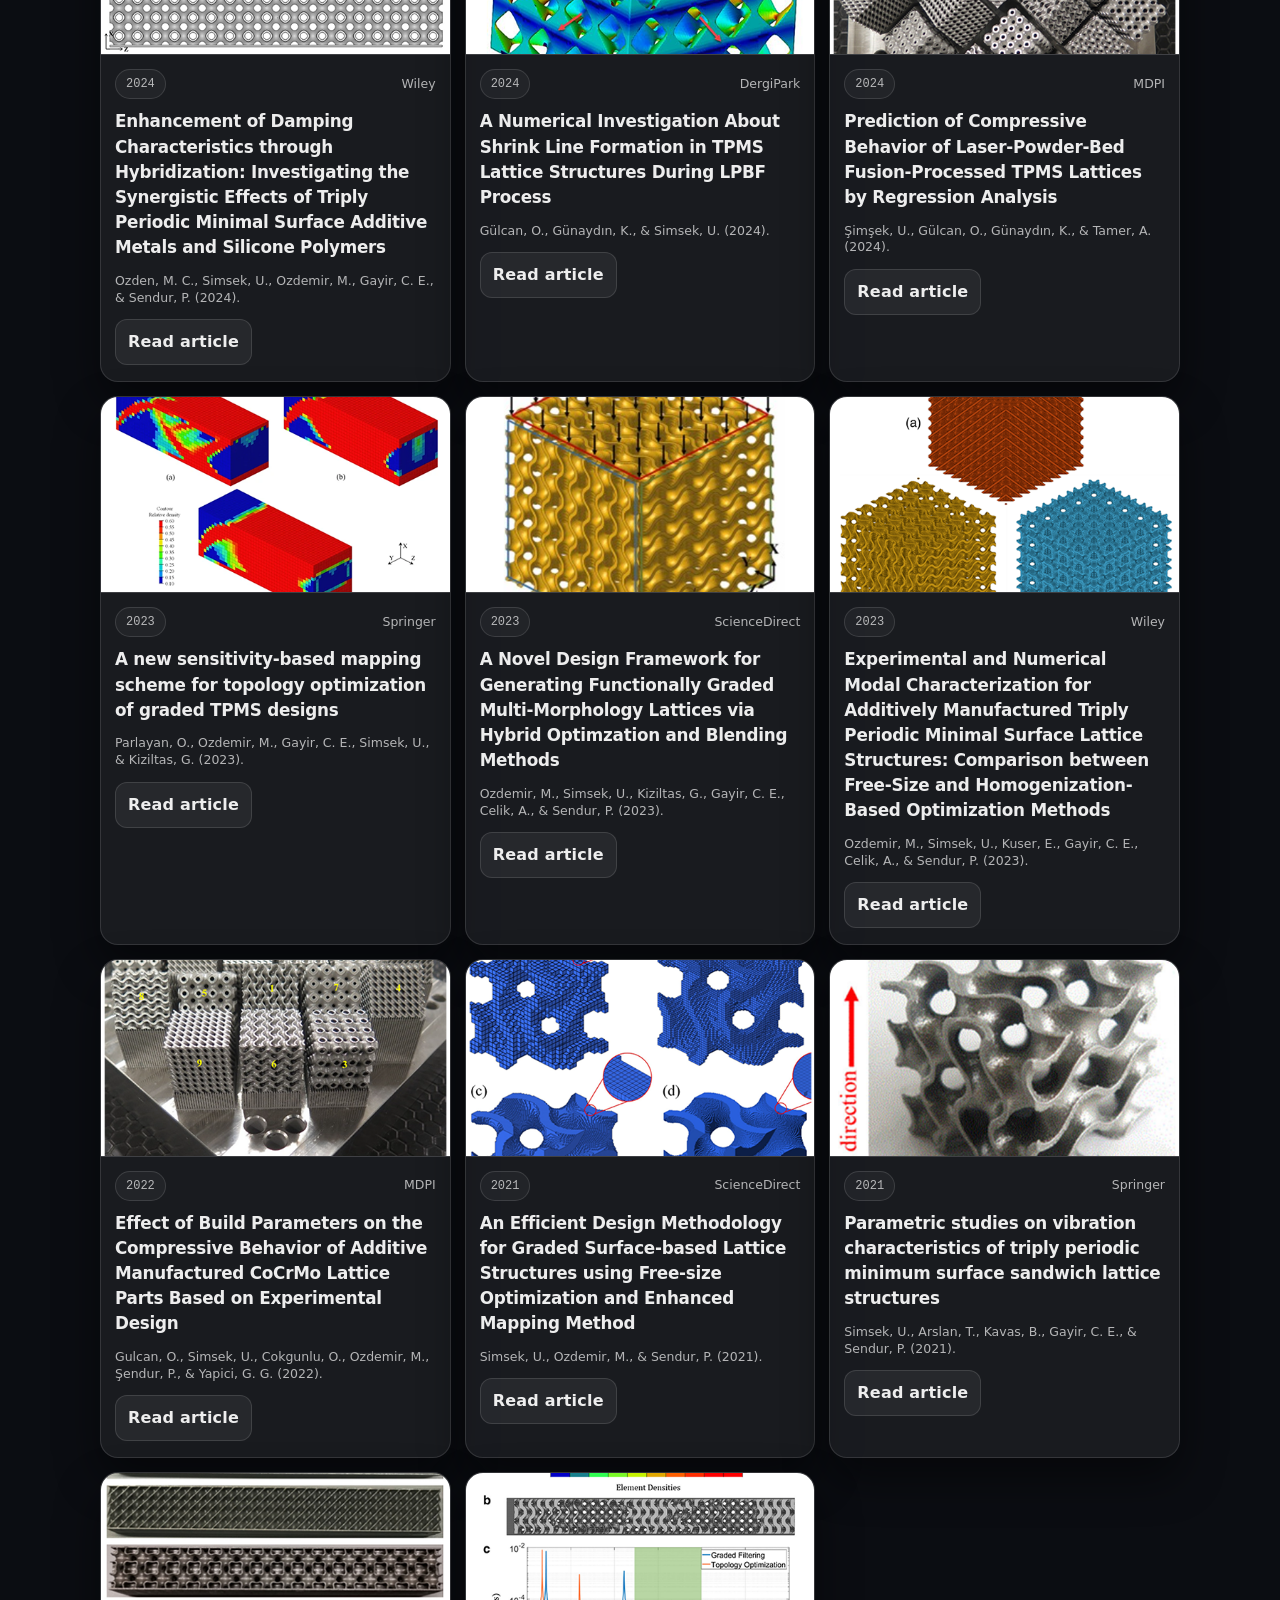
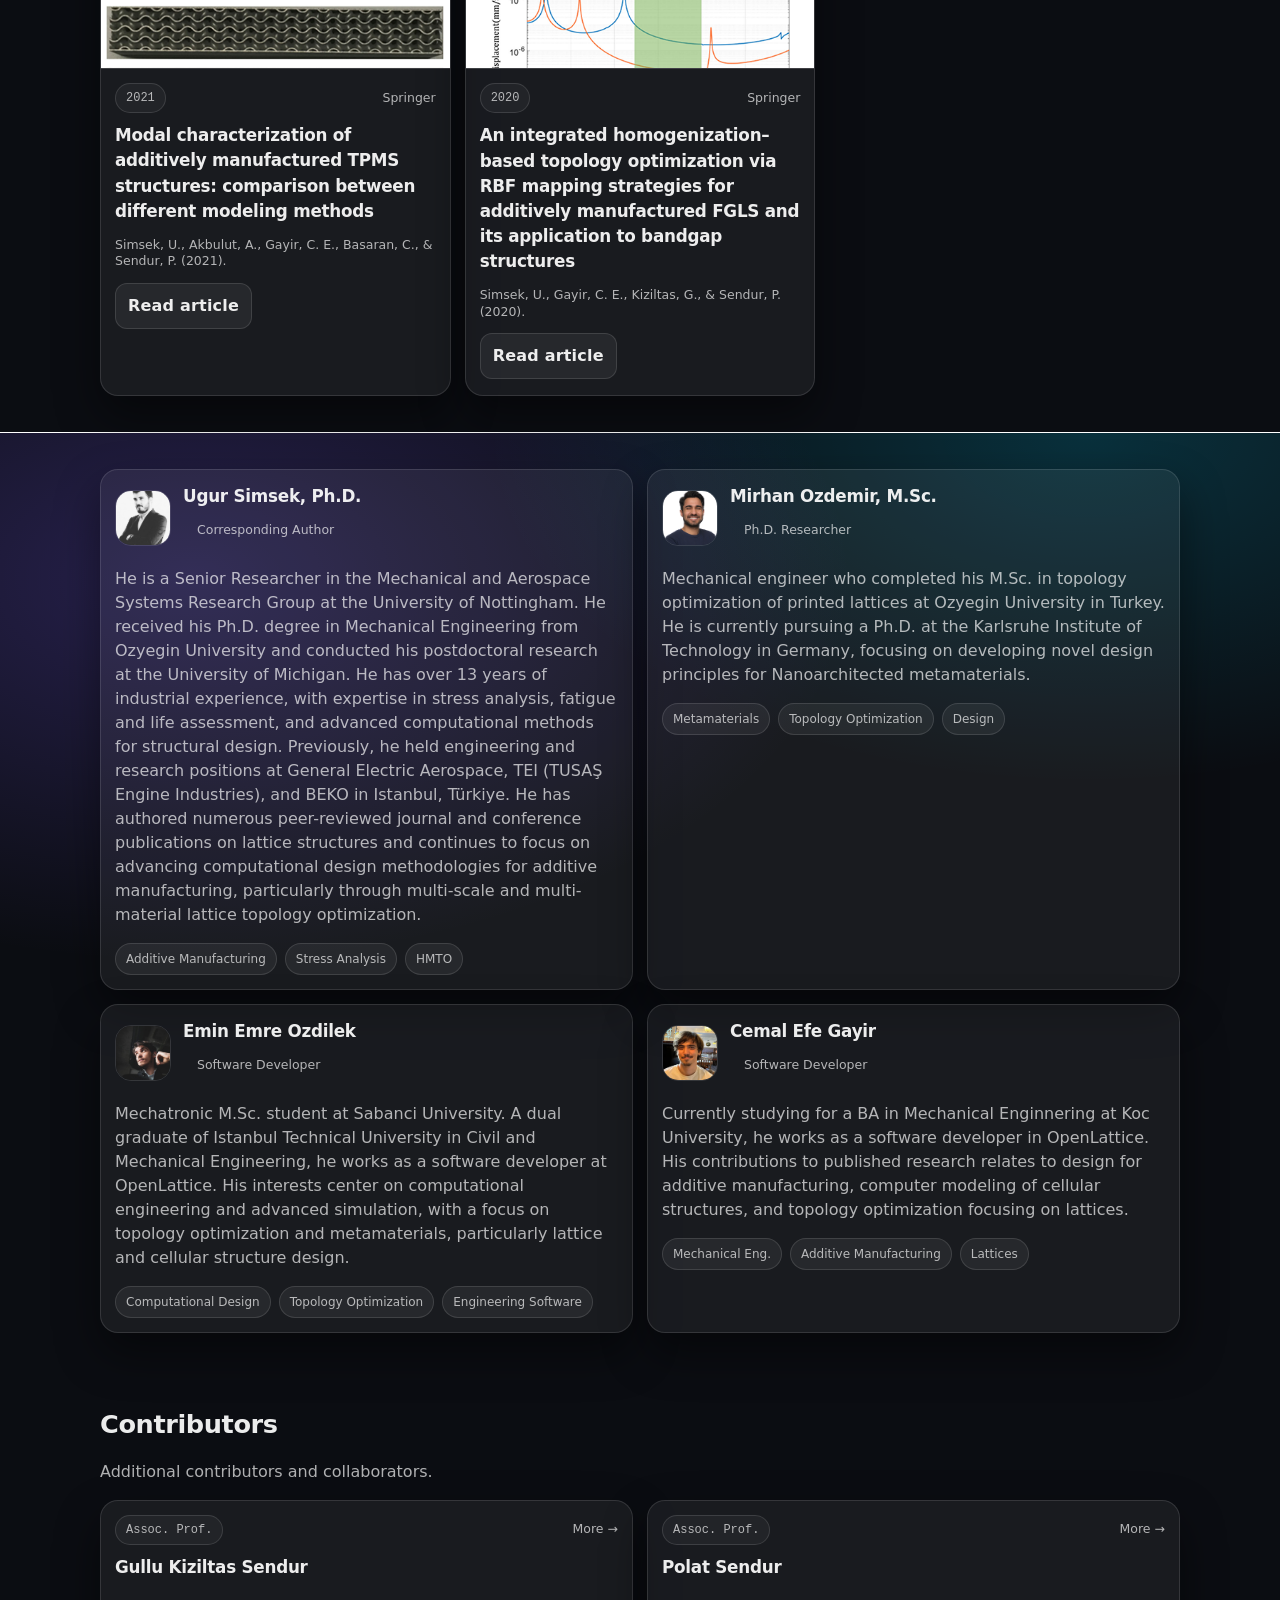
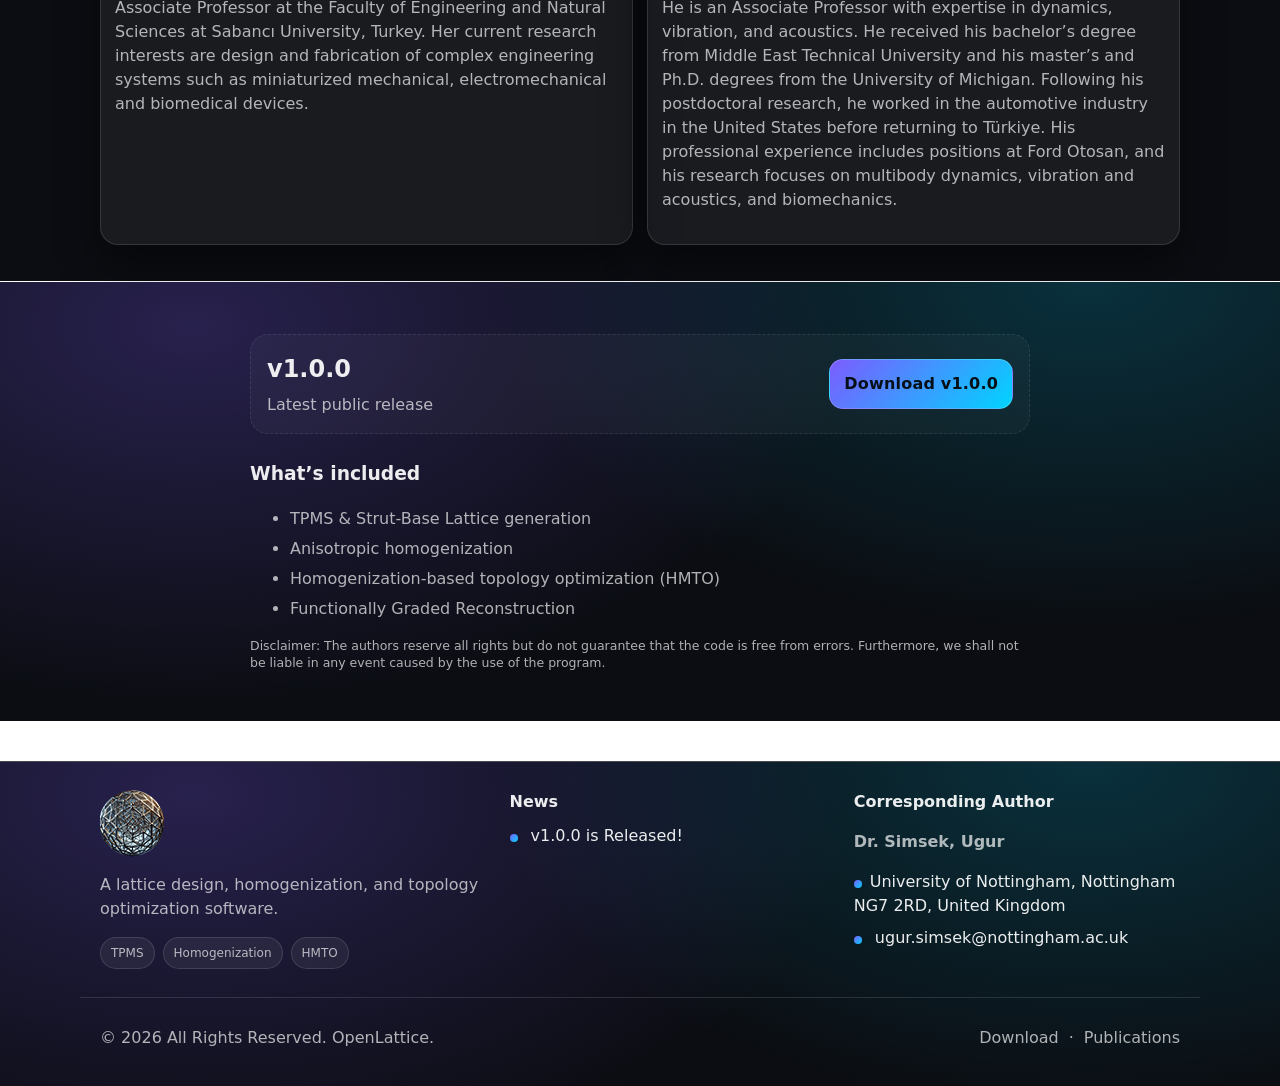
==== commit 376b3747: "fix contacts" ====
--- a/index.html
+++ b/index.html
@@ -240,10 +240,10 @@
                     <p class="muted"><strong>Dr. Simsek, Ugur</strong>
                     </p>
                     <ul class="list">
-                        <li><span class="dot"></span>Ozyegin University, Cekmekoy Campus, 34794 Cekmekoy, Istanbul TR
+                        <li><span class="dot"></span>University of Nottingham, Nottingham NG7 2RD, United Kingdom
                         </li>
                         <li><span class="dot"></span> <a
-                                href="mailto:ugur.simsek.16339@ozu.edu.tr">ugur.simsek.16339@ozu.edu.tr</a></li>
+                                href="mailto:Ugur.Simsek@nottingham.ac.uk">Ugur.Simsek@nottingham.ac.uk</a></li>
                     </ul>
                 </div>
             </div>
@@ -887,6 +887,79 @@
                     <div class="grid grid-2">
                         <article class="card person">
                             <div class="person-top">
+                                <img alt="Ugur Simsek, Ph.D. photo" class="avatar"
+                                     src="images/profiles/photo_ugur.jpg"/>
+                                <div>
+                                    <h3 class="card-title">Ugur Simsek, Ph.D.</h3>
+                                    <p class="muted tiny">Corresponding Author</p>
+                                </div>
+                            </div>
+                            <p class="muted">
+                                He is a Senior Researcher in the Mechanical and Aerospace Systems Research Group at the
+                                University of Nottingham. He received his Ph.D. degree in Mechanical Engineering from
+                                Ozyegin University and conducted his postdoctoral research at the University of
+                                Michigan. He has over 13 years of industrial experience, with expertise in stress
+                                analysis, fatigue and life assessment, and advanced computational methods for structural
+                                design. Previously, he held engineering and research positions at General Electric
+                                Aerospace, TEI (TUSAŞ Engine Industries), and BEKO in Istanbul, Türkiye. He has authored
+                                numerous peer-reviewed journal and conference publications on lattice structures and
+                                continues to focus on advancing computational design methodologies for additive
+                                manufacturing, particularly through multi-scale and multi-material lattice topology
+                                optimization.
+                            </p>
+                            <div class="pill-row">
+                                <span class="pill">Additive Manufacturing</span><span
+                                    class="pill">Stress Analysis</span><span class="pill">HMTO</span>
+                            </div>
+                        </article>
+                        <article class="card person">
+                            <div class="person-top">
+                                <img alt="Mirhan Ozdemir, M.Sc. photo" class="avatar"
+                                     src="images/profiles/photo_mirhan.png"/>
+                                <div>
+                                    <h3 class="card-title">Mirhan Ozdemir, M.Sc.</h3>
+                                    <p class="muted tiny">Ph.D. Researcher</p>
+                                </div>
+                            </div>
+                            <p class="muted">
+                                Mechanical engineer who completed his M.Sc. in topology optimization of printed lattices
+                                at Ozyegin
+                                University in Turkey. He is currently pursuing a Ph.D. at the Karlsruhe Institute of
+                                Technology in
+                                Germany, focusing on developing novel design principles for Nanoarchitected
+                                metamaterials.
+                            </p>
+                            <div class="pill-row">
+                                <span class="pill">Metamaterials</span><span
+                                    class="pill">Topology Optimization</span><span class="pill">Design</span>
+                            </div>
+                        </article>
+                        <article class="card person">
+                            <div class="person-top">
+                                <img alt="Emin Emre Ozdilek photo" class="avatar" src="images/profiles/photo_emre.jpg"/>
+                                <div>
+                                    <h3 class="card-title">Emin Emre Ozdilek</h3>
+                                    <p class="muted tiny">Software Developer</p>
+                                </div>
+                            </div>
+                            <p class="muted">
+                                Mechatronic M.Sc. student at Sabanci University. A dual graduate of Istanbul Technical
+                                University in Civil and Mechanical Engineering, he
+                                works as a
+                                software developer at OpenLattice. His interests center on computational engineering and
+                                advanced
+                                simulation, with a focus on topology optimization and metamaterials, particularly
+                                lattice and cellular
+                                structure design.
+                            </p>
+                            <div class="pill-row">
+                                <span class="pill">Computational Design</span><span
+                                    class="pill">Topology Optimization</span><span
+                                    class="pill">Engineering Software</span>
+                            </div>
+                        </article>
+                        <article class="card person">
+                            <div class="person-top">
                                 <img alt="Cemal Efe Gayir photo" class="avatar" src="images/profiles/photo_cemal.jpg"/>
                                 <div>
                                     <h3 class="card-title">Cemal Efe Gayir</h3>
@@ -905,92 +978,6 @@
                                 <span class="pill">Mechanical Eng.</span><span
                                     class="pill">Additive Manufacturing</span><span class="pill">Lattices</span>
                             </div>
-                        </article>
-
-                        <article class="card person">
-                            <div class="person-top">
-                                <img alt="Emin Emre Ozdilek photo" class="avatar" src="images/profiles/photo_emre.jpg"/>
-                                <div>
-                                    <h3 class="card-title">Emin Emre Ozdilek</h3>
-                                    <p class="muted tiny">Software Developer</p>
-                                </div>
-                            </div>
-                            <p class="muted">
-                                A dual graduate of Istanbul Technical University in Civil and Mechanical Engineering, he
-                                works as a
-                                software developer at OpenLattice. His interests center on computational engineering and
-                                advanced
-                                simulation, with a focus on topology optimization and metamaterials, particularly
-                                lattice and cellular
-                                structure design.
-                            </p>
-                            <div class="pill-row">
-                                <span class="pill">Computational Design</span><span
-                                    class="pill">Topology Optimization</span><span
-                                    class="pill">Engineering Software</span>
-                            </div>
-                            <div class="divider"></div>
-                            <p class="muted tiny">
-                                <a href="mailto:eminemreozdilek@gmail.com">eminemreozdilek@gmail.com</a><br/>
-                                Merkez, Samli St. No:32/71, 34310, Avcilar, Istanbul TR
-                            </p>
-                        </article>
-
-                        <article class="card person">
-                            <div class="person-top">
-                                <img alt="Mirhan Ozdemir, M.Sc. photo" class="avatar"
-                                     src="images/profiles/photo_mirhan.png"/>
-                                <div>
-                                    <h3 class="card-title">Mirhan Ozdemir, M.Sc.</h3>
-                                    <p class="muted tiny">Ph.D. Researcher</p>
-                                </div>
-                            </div>
-                            <p class="muted">
-                                Mechanical engineer who completed his M.Sc. in topology optimization of printed lattices
-                                at Ozyegin
-                                University in Turkey. He is currently pursuing a Ph.D. at the Karlsruhe Institute of
-                                Technology in
-                                Germany, focusing on developing novel design principles for Nanoarchitected
-                                metamaterials.
-                            </p>
-                            <div class="pill-row">
-                                <span class="pill">Metamaterials</span><span
-                                    class="pill">Topology Optimization</span><span class="pill">Design</span>
-                            </div>
-                        </article>
-
-                        <article class="card person">
-                            <div class="person-top">
-                                <img alt="Ugur Simsek, Ph.D. photo" class="avatar"
-                                     src="images/profiles/photo_ugur.jpg"/>
-                                <div>
-                                    <h3 class="card-title">Ugur Simsek, Ph.D.</h3>
-                                    <p class="muted tiny">Corresponding Author</p>
-                                </div>
-                            </div>
-                            <p class="muted">
-                                Engineering from Ozyegin University in Istanbul. With over 13 years of industrial
-                                experience, he
-                                specializes in stress analysis, life calculation, and additive manufacturing.
-                                Previously, he held
-                                positions at General Electric Aviation, TEI (TUSAS Engine Industries), and BEKO in
-                                Istanbul, Turkey.
-                                He has authored numerous articles on lattice structures in reputable journals and
-                                conferences, and he
-                                continues to focus on advancing additive manufacturing through multi-material/lattice
-                                topology
-                                optimization methods.
-                            </p>
-                            <div class="pill-row">
-                                <span class="pill">Additive Manufacturing</span><span
-                                    class="pill">Stress Analysis</span><span class="pill">HMTO</span>
-                            </div>
-                            <div class="divider"></div>
-                            <p class="muted tiny">
-                                <a href="mailto:ugur.simsek.16339@ozu.edu.tr">ugur.simsek.16339@ozu.edu.tr</a><br/>
-                                Ozyegin University, Cekmekoy Campus Nisantepe Mah. Orman Sok. No: 34794 Cekmekoy,
-                                Istanbul TR
-                            </p>
                         </article>
                     </div>
                 </div>
@@ -1031,14 +1018,13 @@
                                 </div>
                                 <h3 class="card-title">Polat Sendur</h3>
                                 <p class="muted">
-                                    Associate Professor with expertise in dynamics, vibration, and acoustics. He
-                                    obtained his degrees from
-                                    Middle East Technical University and the University of Michigan. Following
-                                    postdoctoral research, he
-                                    worked in the automotive industry in the US before returning to Turkey. His career
-                                    includes roles at
-                                    Ford Otosan and research focused on areas such as multibody dynamics, vibration,
-                                    acoustics, and biomechanics.
+                                    He is an Associate Professor with expertise in dynamics, vibration, and acoustics.
+                                    He received his bachelor’s degree from Middle East Technical University and his
+                                    master’s and Ph.D. degrees from the University of Michigan. Following his
+                                    postdoctoral research, he worked in the automotive industry in the United States
+                                    before returning to Türkiye. His professional experience includes positions at Ford
+                                    Otosan, and his research focuses on multibody dynamics, vibration and acoustics, and
+                                    biomechanics.
                                 </p>
                             </div>
                         </article>
@@ -1118,10 +1104,10 @@
             <h3>Corresponding Author</h3>
             <p class="muted"><strong>Dr. Simsek, Ugur</strong></p>
             <ul class="list">
-                <li><span class="dot"></span>Ozyegin University, Cekmekoy Campus, 34794 Cekmekoy, Istanbul TR
+                <li><span class="dot"></span>University of Nottingham, Nottingham NG7 2RD, United Kingdom
                 </li>
                 <li><span class="dot"></span> <a
-                        href="mailto:ugur.simsek.16339@ozu.edu.tr">ugur.simsek.16339@ozu.edu.tr</a></li>
+                        href="mailto:ugur.simsek@nottingham.ac.uk">ugur.simsek@nottingham.ac.uk</a></li>
             </ul>
         </div>
     </div>
